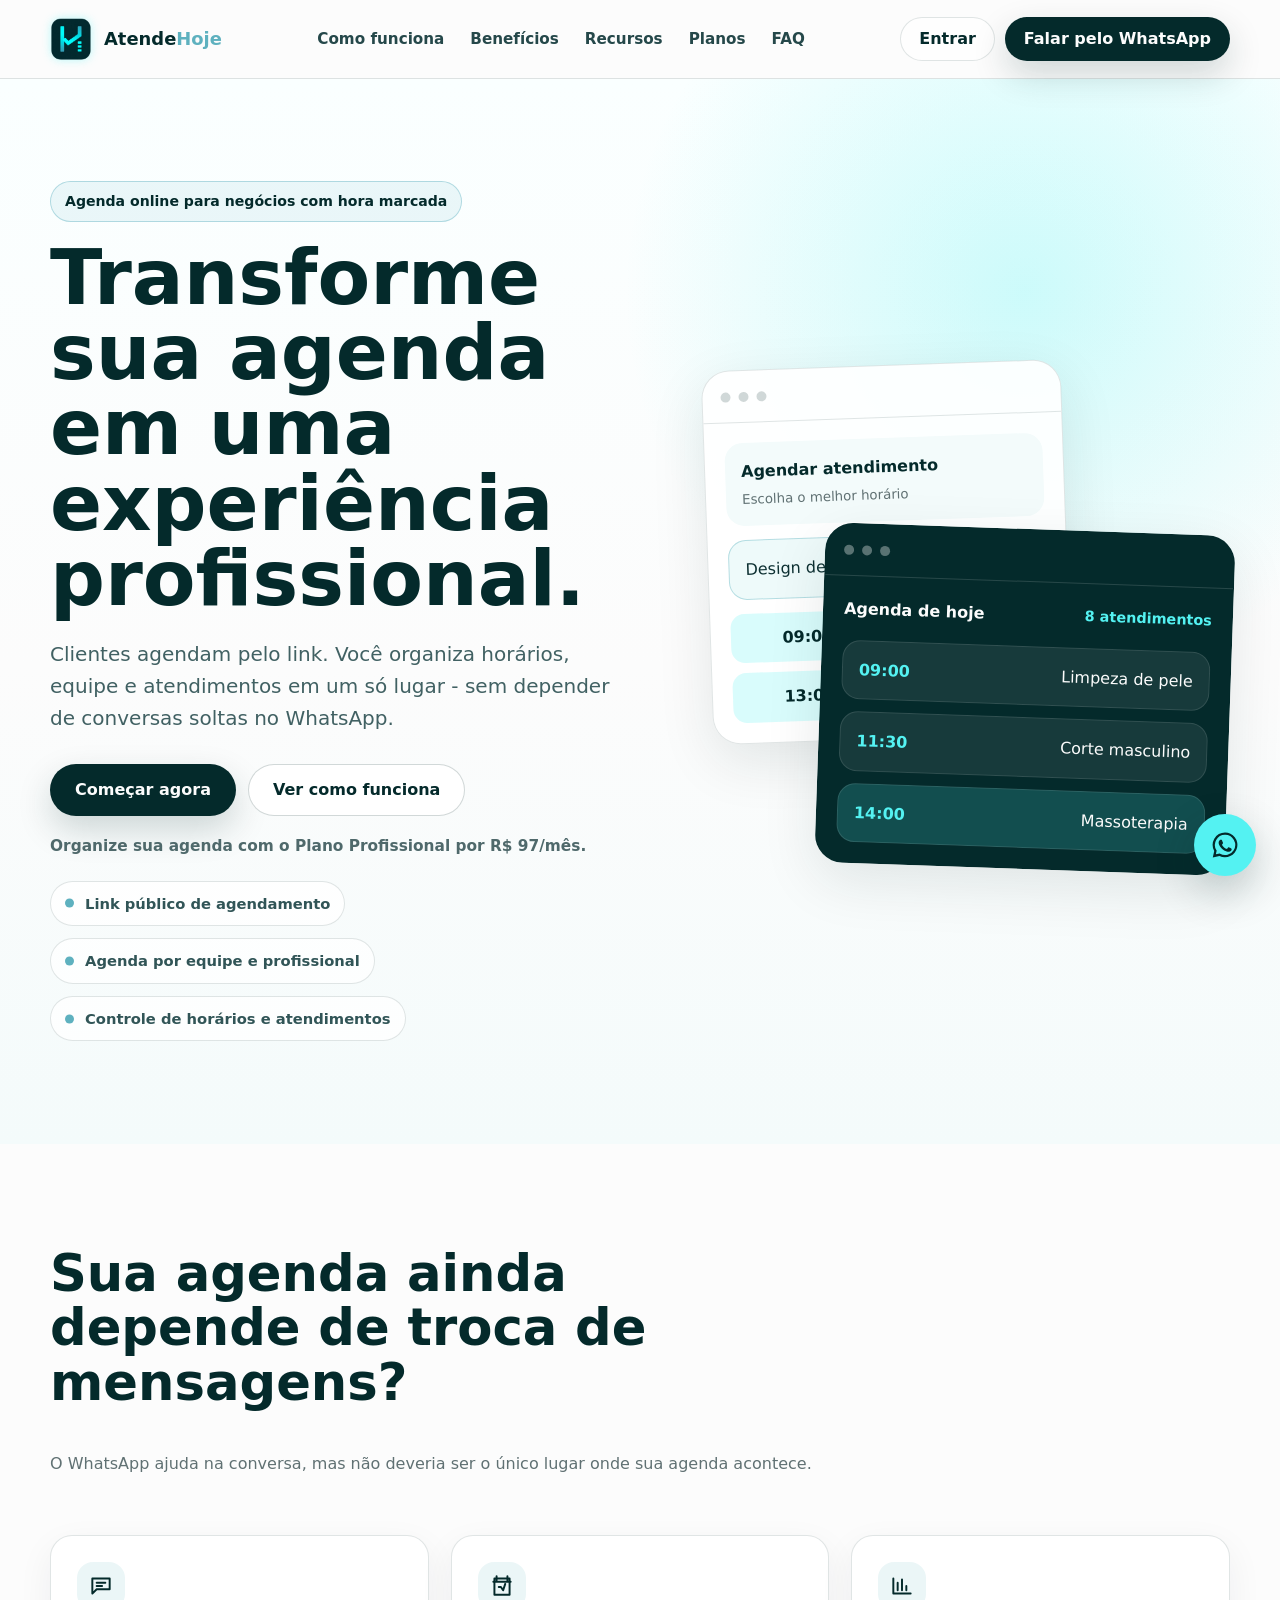
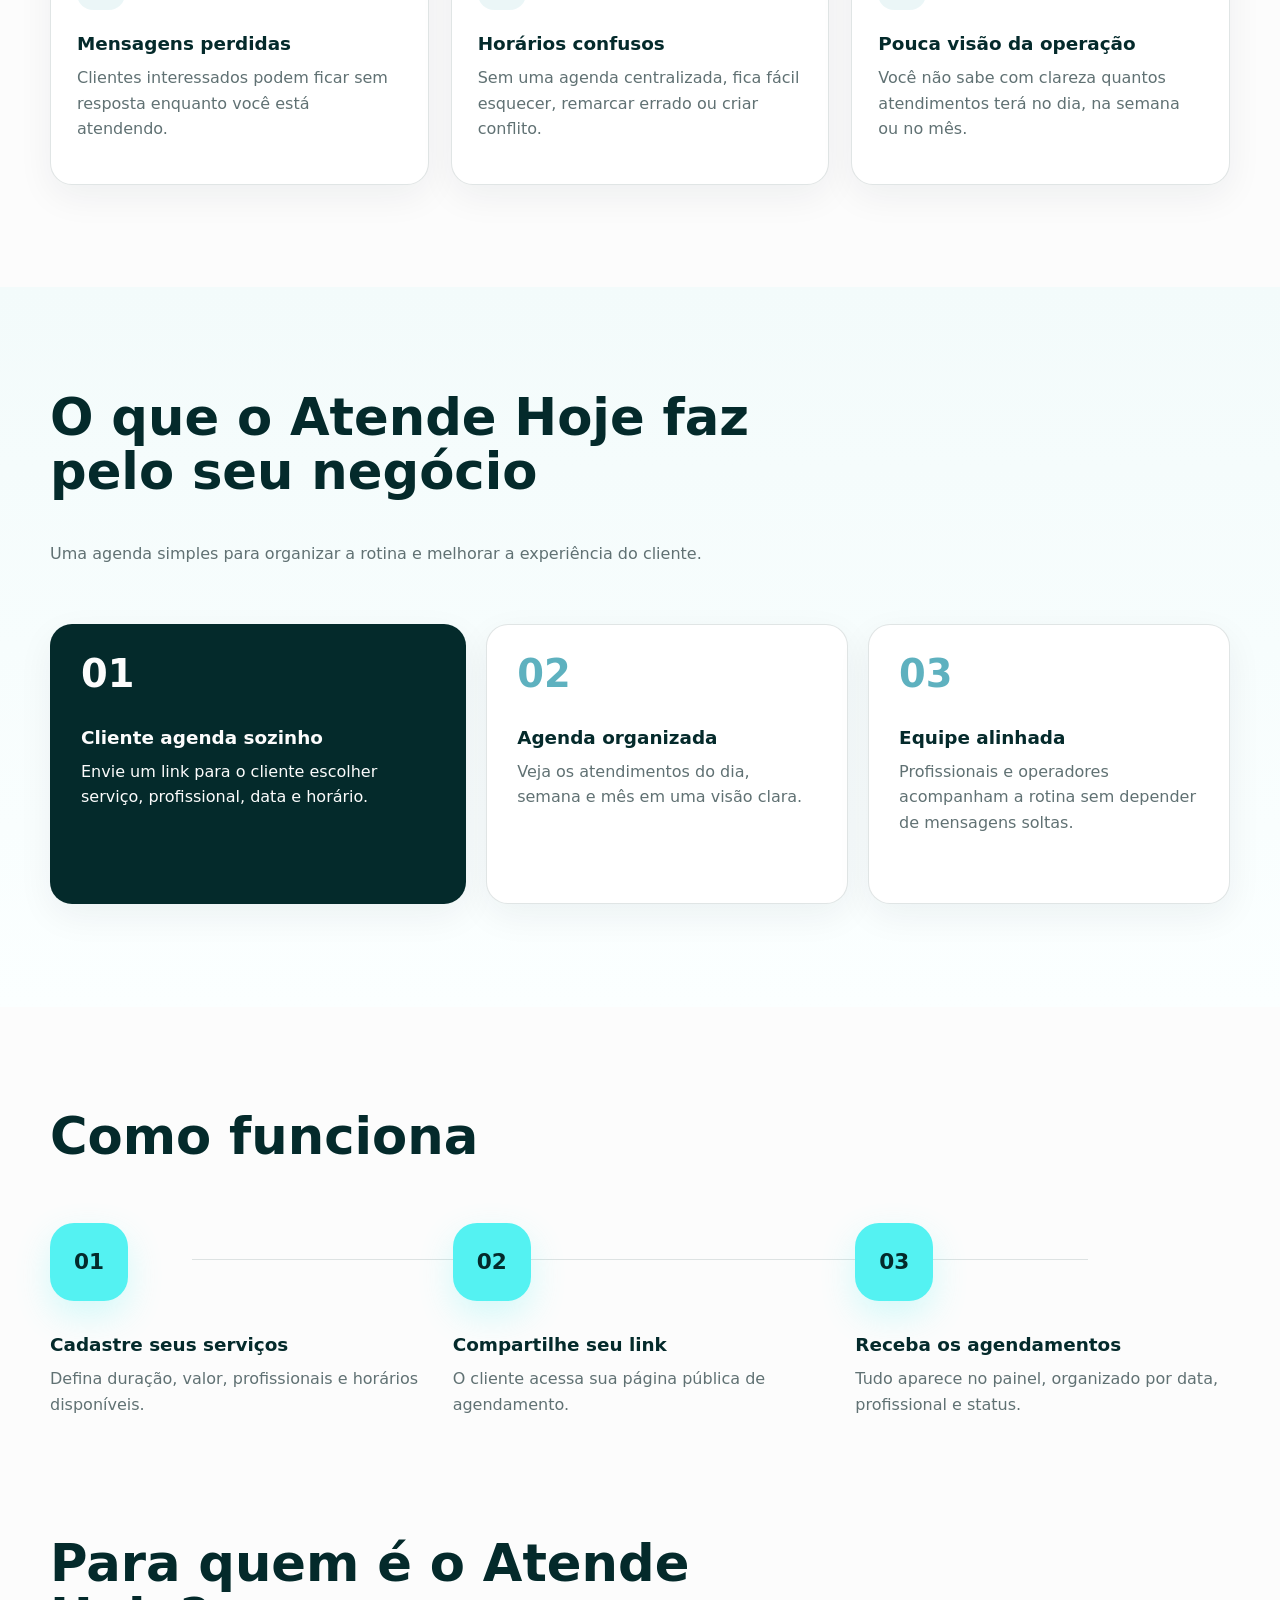
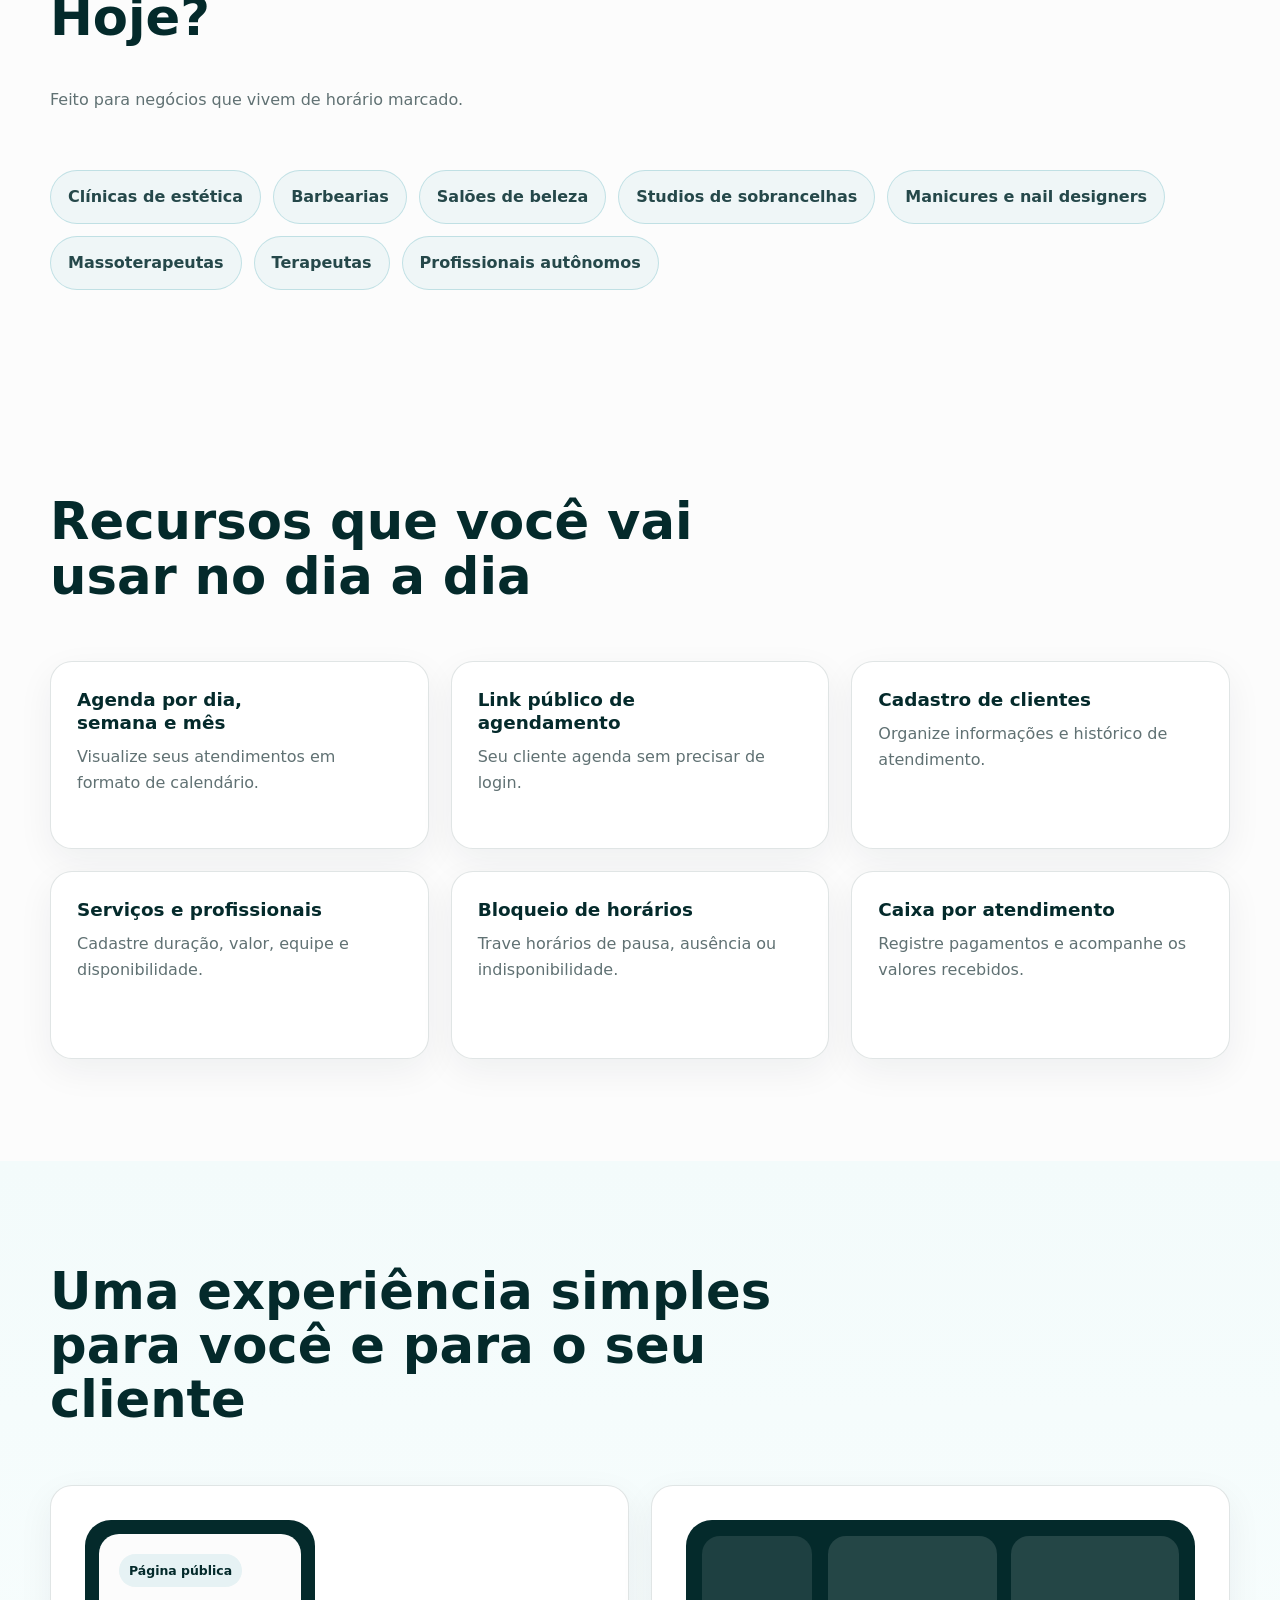
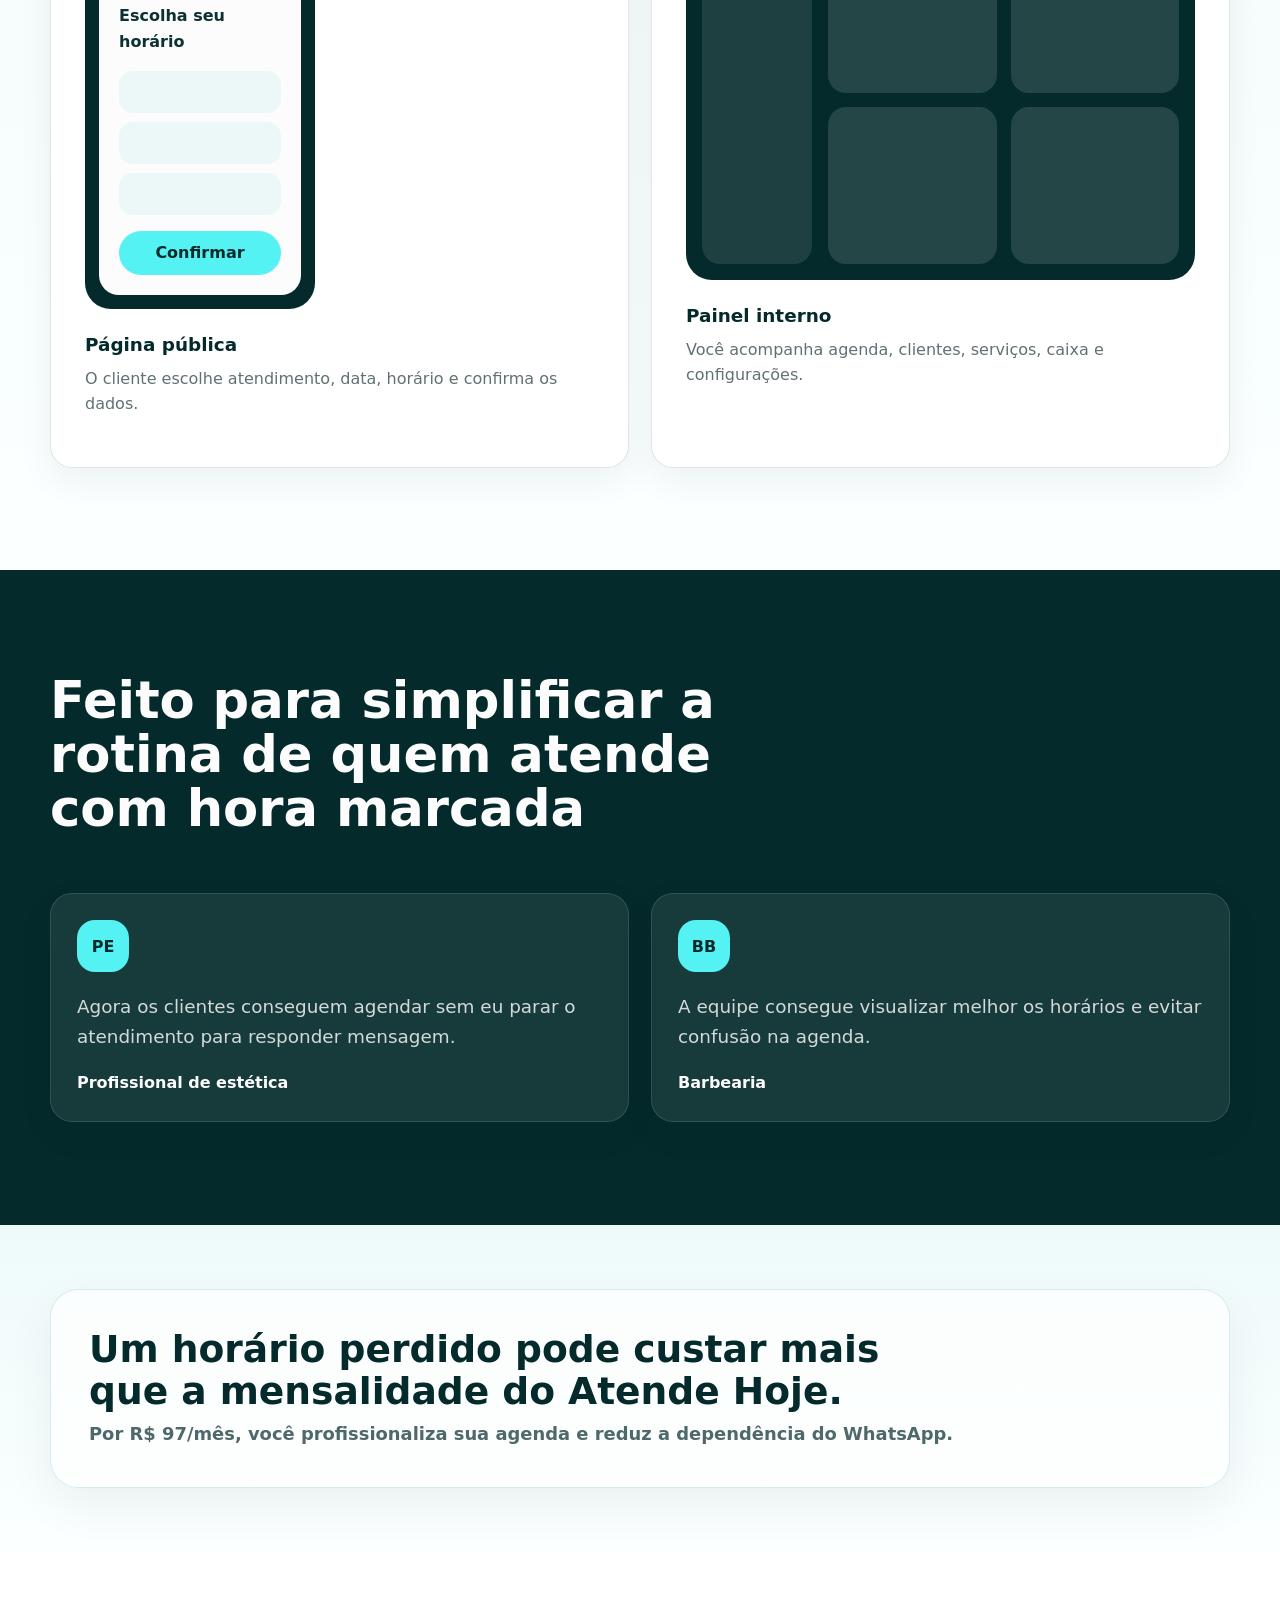
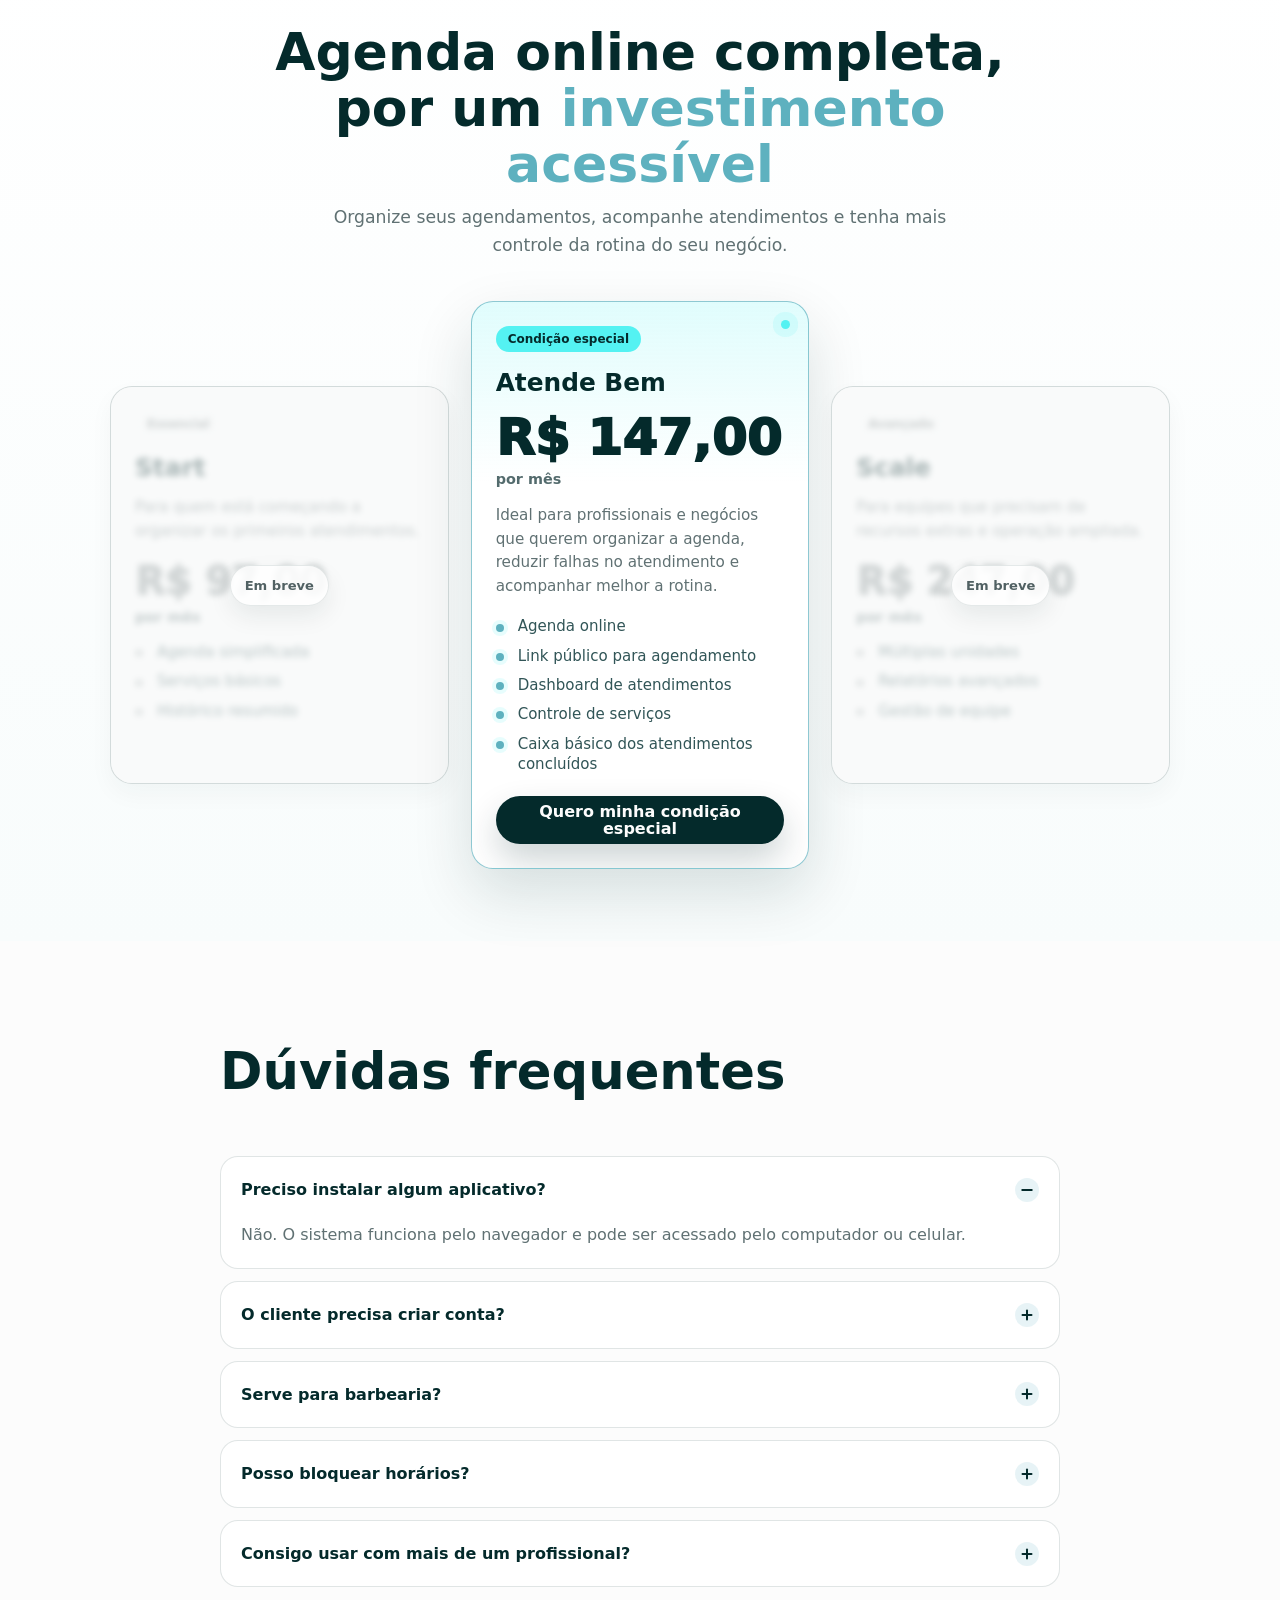
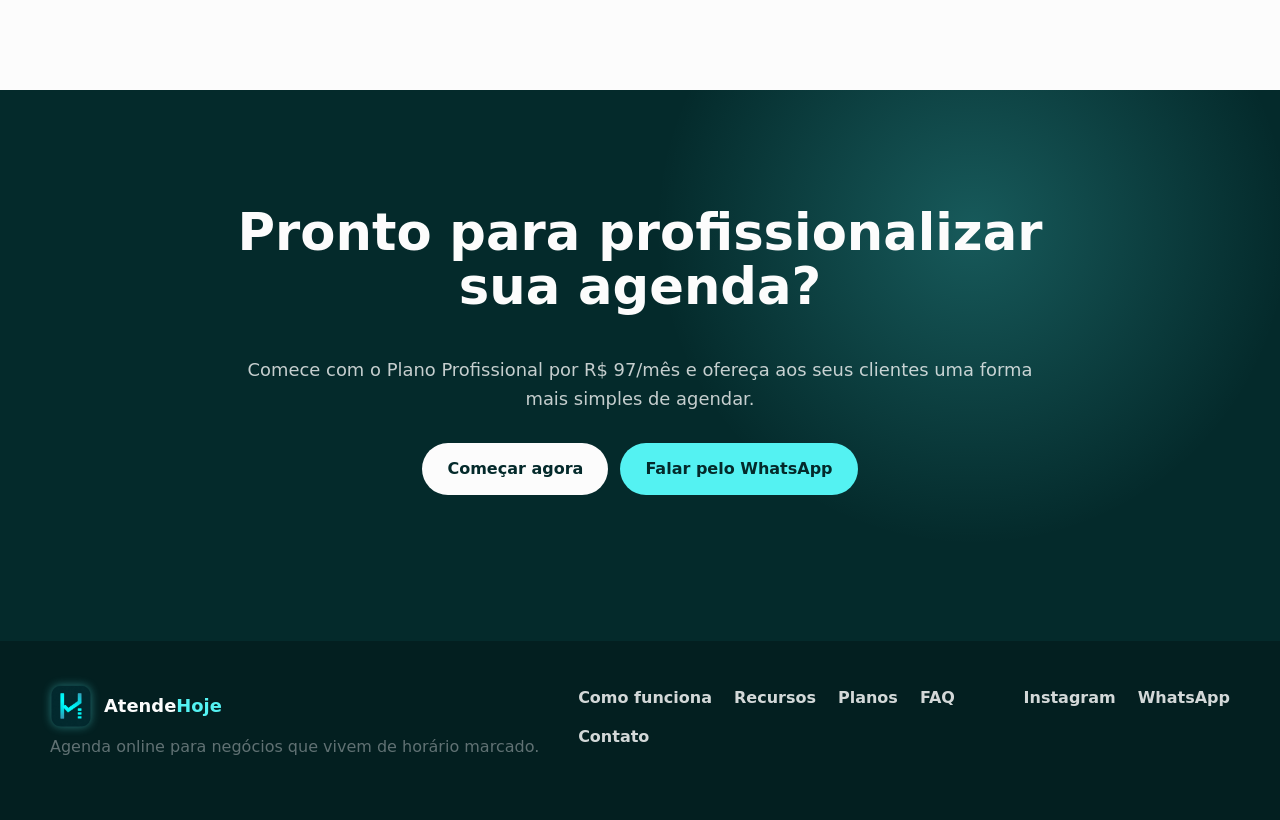
==== index.html @ a19ff95f "upgrade" ====
<!DOCTYPE html>
<html lang="pt-BR">
<head>
  <meta charset="UTF-8">
  <meta name="viewport" content="width=device-width, initial-scale=1.0">
  <title>Atende Hoje | Agenda online para negócios com hora marcada</title>
  <meta name="description" content="Sistema de agendamento online para clínicas, barbearias, salões e profissionais que atendem com hora marcada.">
  <link rel="icon" type="image/png" href="assets/logo-atende-hoje.png">
  <link rel="apple-touch-icon" href="assets/logo-atende-hoje.png">
  <link rel="stylesheet" href="landing.css">
</head>
<body>
  <header class="site-header" id="topo">
    <nav class="navbar" aria-label="Navegação principal">
      <a class="brand" href="#topo" aria-label="Atende Hoje">
        <img class="brand-mark" src="assets/logo-atende-hoje.png" alt="" aria-hidden="true">
        <span class="brand-name"><span>Atende</span><span>Hoje</span></span>
      </a>

      <button class="menu-toggle" type="button" aria-label="Abrir menu" aria-expanded="false" aria-controls="main-menu">
        <span></span>
        <span></span>
        <span></span>
      </button>

      <div class="nav-panel" id="main-menu">
        <ul class="nav-links">
          <li><a href="#como-funciona">Como funciona</a></li>
          <li><a href="#beneficios">Benefícios</a></li>
          <li><a href="#recursos">Recursos</a></li>
          <li><a href="#planos">Planos</a></li>
          <li><a href="#faq">FAQ</a></li>
        </ul>
        <div class="nav-actions">
          <a class="btn btn-ghost" href="https://atendehoje.assertare.com.br" target="_blank" rel="noopener">Entrar</a>
          <a class="btn btn-primary" href="https://wa.me/5534991054225?text=Ol%C3%A1!%20Vim%20pelo%20site%20do%20Atende%20Hoje%20e%20quero%20conhecer%20o%20Plano%20Profissional%20de%20R%24%2097%2Fm%C3%AAs.%20Pode%20me%20passar%20mais%20informa%C3%A7%C3%B5es%3F" target="_blank" rel="noopener noreferrer">Falar pelo WhatsApp</a>
        </div>
      </div>
    </nav>
  </header>

  <main>
    <section class="hero section">
      <div class="hero-inner">
        <div class="hero-copy reveal">
          <p class="eyebrow">Agenda online para negócios com hora marcada</p>
          <h1>Transforme sua agenda em uma experiência profissional.</h1>
          <p class="hero-text">Clientes agendam pelo link. Você organiza horários, equipe e atendimentos em um só lugar - sem depender de conversas soltas no WhatsApp.</p>
          <div class="hero-actions">
            <!-- TODO: substituir pelo link de checkout da Eduzz -->
            <a class="btn btn-primary btn-large" href="#">Começar agora</a>
            <a class="btn btn-outline btn-large" href="#como-funciona">Ver como funciona</a>
          </div>
          <p class="hero-price-note">Organize sua agenda com o Plano Profissional por R$ 97/mês.</p>
          <ul class="quick-proofs" aria-label="Provas rápidas">
            <li>Link público de agendamento</li>
            <li>Agenda por equipe e profissional</li>
            <li>Controle de horários e atendimentos</li>
          </ul>
        </div>

        <div class="hero-visual reveal" aria-label="Mockup do Atende Hoje">
          <div class="mockup-shell public-schedule">
            <div class="mockup-topbar">
              <span></span>
              <span></span>
              <span></span>
            </div>
            <div class="mockup-body">
              <div class="mockup-card compact">
                <strong>Agendar atendimento</strong>
                <small>Escolha o melhor horário</small>
              </div>
              <div class="service-row active">
                <span>Design de sobrancelhas</span>
                <strong>45 min</strong>
              </div>
              <div class="calendar-grid" aria-hidden="true">
                <span>09:00</span><span>10:30</span><span>13:00</span><span>15:30</span>
              </div>
            </div>
          </div>

          <div class="mockup-shell admin-agenda">
            <div class="mockup-topbar dark">
              <span></span>
              <span></span>
              <span></span>
            </div>
            <div class="mockup-body">
              <div class="agenda-header">
                <strong>Agenda de hoje</strong>
                <span>8 atendimentos</span>
              </div>
              <div class="appointment">
                <span class="time">09:00</span>
                <span>Limpeza de pele</span>
              </div>
              <div class="appointment">
                <span class="time">11:30</span>
                <span>Corte masculino</span>
              </div>
              <div class="appointment done">
                <span class="time">14:00</span>
                <span>Massoterapia</span>
              </div>
            </div>
          </div>
        </div>
      </div>
    </section>

    <section class="section" id="problema">
      <div class="container">
        <div class="section-heading reveal">
          <h2>Sua agenda ainda depende de troca de mensagens?</h2>
          <p>O WhatsApp ajuda na conversa, mas não deveria ser o único lugar onde sua agenda acontece.</p>
        </div>
        <div class="card-grid three">
          <article class="info-card reveal">
            <span class="icon-wrap" aria-hidden="true"><svg viewBox="0 0 24 24"><path d="M4 5h16v10H8l-4 4V5z"></path><path d="M8 9h8M8 12h5"></path></svg></span>
            <h3>Mensagens perdidas</h3>
            <p>Clientes interessados podem ficar sem resposta enquanto você está atendendo.</p>
          </article>
          <article class="info-card reveal">
            <span class="icon-wrap" aria-hidden="true"><svg viewBox="0 0 24 24"><path d="M7 3v4M17 3v4M4 8h16M5 5h14v15H5z"></path><path d="M9 13h2l2 3 2-6"></path></svg></span>
            <h3>Horários confusos</h3>
            <p>Sem uma agenda centralizada, fica fácil esquecer, remarcar errado ou criar conflito.</p>
          </article>
          <article class="info-card reveal">
            <span class="icon-wrap" aria-hidden="true"><svg viewBox="0 0 24 24"><path d="M4 19V5M4 19h16"></path><path d="M8 16V9M12 16V6M16 16v-4"></path></svg></span>
            <h3>Pouca visão da operação</h3>
            <p>Você não sabe com clareza quantos atendimentos terá no dia, na semana ou no mês.</p>
          </article>
        </div>
      </div>
    </section>

    <section class="section tinted" id="beneficios">
      <div class="container">
        <div class="section-heading reveal">
          <h2>O que o Atende Hoje faz pelo seu negócio</h2>
          <p>Uma agenda simples para organizar a rotina e melhorar a experiência do cliente.</p>
        </div>
        <div class="benefit-layout">
          <article class="benefit-card reveal">
            <span>01</span>
            <h3>Cliente agenda sozinho</h3>
            <p>Envie um link para o cliente escolher serviço, profissional, data e horário.</p>
          </article>
          <article class="benefit-card reveal">
            <span>02</span>
            <h3>Agenda organizada</h3>
            <p>Veja os atendimentos do dia, semana e mês em uma visão clara.</p>
          </article>
          <article class="benefit-card reveal">
            <span>03</span>
            <h3>Equipe alinhada</h3>
            <p>Profissionais e operadores acompanham a rotina sem depender de mensagens soltas.</p>
          </article>
        </div>
      </div>
    </section>

    <section class="section" id="como-funciona">
      <div class="container">
        <div class="section-heading reveal">
          <h2>Como funciona</h2>
        </div>
        <div class="timeline">
          <article class="step reveal">
            <span>01</span>
            <h3>Cadastre seus serviços</h3>
            <p>Defina duração, valor, profissionais e horários disponíveis.</p>
          </article>
          <article class="step reveal">
            <span>02</span>
            <h3>Compartilhe seu link</h3>
            <p>O cliente acessa sua página pública de agendamento.</p>
          </article>
          <article class="step reveal">
            <span>03</span>
            <h3>Receba os agendamentos</h3>
            <p>Tudo aparece no painel, organizado por data, profissional e status.</p>
          </article>
        </div>
      </div>
    </section>

    <section class="section audience">
      <div class="container">
        <div class="section-heading reveal">
          <h2>Para quem é o Atende Hoje?</h2>
          <p>Feito para negócios que vivem de horário marcado.</p>
        </div>
        <div class="chip-grid reveal">
          <span>Clínicas de estética</span>
          <span>Barbearias</span>
          <span>Salões de beleza</span>
          <span>Studios de sobrancelhas</span>
          <span>Manicures e nail designers</span>
          <span>Massoterapeutas</span>
          <span>Terapeutas</span>
          <span>Profissionais autônomos</span>
        </div>
      </div>
    </section>

    <section class="section" id="recursos">
      <div class="container">
        <div class="section-heading reveal">
          <h2>Recursos que você vai usar no dia a dia</h2>
        </div>
        <div class="feature-grid">
          <article class="feature-card reveal"><h3>Agenda por dia, semana e mês</h3><p>Visualize seus atendimentos em formato de calendário.</p></article>
          <article class="feature-card reveal"><h3>Link público de agendamento</h3><p>Seu cliente agenda sem precisar de login.</p></article>
          <article class="feature-card reveal"><h3>Cadastro de clientes</h3><p>Organize informações e histórico de atendimento.</p></article>
          <article class="feature-card reveal"><h3>Serviços e profissionais</h3><p>Cadastre duração, valor, equipe e disponibilidade.</p></article>
          <article class="feature-card reveal"><h3>Bloqueio de horários</h3><p>Trave horários de pausa, ausência ou indisponibilidade.</p></article>
          <article class="feature-card reveal"><h3>Caixa por atendimento</h3><p>Registre pagamentos e acompanhe os valores recebidos.</p></article>
        </div>
      </div>
    </section>

    <section class="section tinted">
      <div class="container">
        <div class="section-heading reveal">
          <h2>Uma experiência simples para você e para o seu cliente</h2>
        </div>
        <div class="demo-grid">
          <article class="demo-panel reveal">
            <div class="phone-mockup">
              <div class="phone-screen">
                <span class="pill">Página pública</span>
                <strong>Escolha seu horário</strong>
                <div class="mini-list"><span></span><span></span><span></span></div>
                <button type="button">Confirmar</button>
              </div>
            </div>
            <h3>Página pública</h3>
            <p>O cliente escolhe atendimento, data, horário e confirma os dados.</p>
          </article>
          <article class="demo-panel reveal">
            <div class="desktop-mockup">
              <div class="desktop-sidebar"></div>
              <div class="desktop-content">
                <span></span><span></span><span></span><span></span>
              </div>
            </div>
            <h3>Painel interno</h3>
            <p>Você acompanha agenda, clientes, serviços, caixa e configurações.</p>
          </article>
        </div>
      </div>
    </section>

    <section class="section social-proof">
      <div class="container">
        <div class="section-heading reveal">
          <h2>Feito para simplificar a rotina de quem atende com hora marcada</h2>
        </div>
        <div class="testimonial-grid">
          <article class="testimonial reveal">
            <div class="avatar">PE</div>
            <p>Agora os clientes conseguem agendar sem eu parar o atendimento para responder mensagem.</p>
            <strong>Profissional de estética</strong>
          </article>
          <article class="testimonial reveal">
            <div class="avatar">BB</div>
            <p>A equipe consegue visualizar melhor os horários e evitar confusão na agenda.</p>
            <strong>Barbearia</strong>
          </article>
        </div>
      </div>
    </section>

    <section class="section value-anchor">
      <div class="container reveal">
        <p>Um horário perdido pode custar mais que a mensalidade do Atende Hoje.</p>
        <span>Por R$ 97/mês, você profissionaliza sua agenda e reduz a dependência do WhatsApp.</span>
      </div>
    </section>

    <section class="pricing-section" id="planos">
      <div class="container">
        <div class="pricing-header reveal">
          <h2 class="pricing-title">Agenda online completa, por um <span>investimento acessível</span></h2>
          <p class="pricing-subtitle">Organize seus agendamentos, acompanhe atendimentos e tenha mais controle da rotina do seu negócio.</p>
        </div>
        <div class="pricing-grid">
          <article class="pricing-card pricing-card--disabled reveal" aria-label="Plano em breve">
            <div class="pricing-card-content">
              <span class="pricing-badge muted">Essencial</span>
              <h3>Start</h3>
              <p>Para quem está começando a organizar os primeiros atendimentos.</p>
              <strong class="pricing-price">R$ 97,00<span>por mês</span></strong>
              <ul>
                <li>Agenda simplificada</li>
                <li>Serviços básicos</li>
                <li>Histórico resumido</li>
              </ul>
            </div>
            <div class="pricing-overlay"><span>Em breve</span></div>
          </article>

          <article class="pricing-card pricing-card--featured reveal">
            <span class="pricing-badge">Condição especial</span>
            <h3>Atende Bem</h3>
            <div class="pricing-price">R$ 147,00<span>por mês</span></div>
            <p>Ideal para profissionais e negócios que querem organizar a agenda, reduzir falhas no atendimento e acompanhar melhor a rotina.</p>
            <ul>
              <li>Agenda online</li>
              <li>Link público para agendamento</li>
              <li>Dashboard de atendimentos</li>
              <li>Controle de serviços</li>
              <li>Caixa básico dos atendimentos concluídos</li>
            </ul>
            <a class="pricing-button" href="https://wa.me/5534991054225?text=Olá!%20Tenho%20interesse%20no%20Atende%20Bem%20por%20R%24%20147%2C00%20e%20quero%20saber%20mais%20sobre%20a%20condição%20de%20desconto%20para%20novos%20clientes." target="_blank" rel="noopener noreferrer">Quero minha condição especial</a>
          </article>

          <article class="pricing-card pricing-card--disabled reveal" aria-label="Plano em breve">
            <div class="pricing-card-content">
              <span class="pricing-badge muted">Avançado</span>
              <h3>Scale</h3>
              <p>Para equipes que precisam de recursos extras e operação ampliada.</p>
              <strong class="pricing-price">R$ 247,00<span>por mês</span></strong>
              <ul>
                <li>Múltiplas unidades</li>
                <li>Relatórios avançados</li>
                <li>Gestão de equipe</li>
              </ul>
            </div>
            <div class="pricing-overlay"><span>Em breve</span></div>
          </article>
        </div>
      </div>
    </section>

    <section class="section faq-section" id="faq">
      <div class="container narrow">
        <div class="section-heading reveal">
          <h2>Dúvidas frequentes</h2>
        </div>
        <div class="faq-list">
          <article class="faq-item reveal open">
            <button type="button" aria-expanded="true">Preciso instalar algum aplicativo?<span></span></button>
            <div class="faq-content"><p>Não. O sistema funciona pelo navegador e pode ser acessado pelo computador ou celular.</p></div>
          </article>
          <article class="faq-item reveal">
            <button type="button" aria-expanded="false">O cliente precisa criar conta?<span></span></button>
            <div class="faq-content"><p>Não. O cliente agenda pelo link público, sem login.</p></div>
          </article>
          <article class="faq-item reveal">
            <button type="button" aria-expanded="false">Serve para barbearia?<span></span></button>
            <div class="faq-content"><p>Sim. O Atende Hoje funciona para qualquer negócio que atende com horário marcado.</p></div>
          </article>
          <article class="faq-item reveal">
            <button type="button" aria-expanded="false">Posso bloquear horários?<span></span></button>
            <div class="faq-content"><p>Sim. Você pode bloquear horários de pausa, ausência ou indisponibilidade.</p></div>
          </article>
          <article class="faq-item reveal">
            <button type="button" aria-expanded="false">Consigo usar com mais de um profissional?<span></span></button>
            <div class="faq-content"><p>Sim. O sistema permite cadastro de profissionais e organização por agenda.</p></div>
          </article>
        </div>
      </div>
    </section>

    <section class="final-cta" id="contato">
      <div class="container reveal">
        <h2>Pronto para profissionalizar sua agenda?</h2>
        <p>Comece com o Plano Profissional por R$ 97/mês e ofereça aos seus clientes uma forma mais simples de agendar.</p>
        <div class="hero-actions">
          <!-- TODO: substituir pelo link de checkout da Eduzz -->
          <a class="btn btn-light btn-large" href="#">Começar agora</a>
          <a class="btn btn-neon btn-large" href="https://wa.me/5534991054225?text=Ol%C3%A1!%20Vim%20pelo%20site%20do%20Atende%20Hoje%20e%20quero%20conhecer%20o%20Plano%20Profissional%20de%20R%24%2097%2Fm%C3%AAs.%20Pode%20me%20passar%20mais%20informa%C3%A7%C3%B5es%3F" target="_blank" rel="noopener noreferrer">Falar pelo WhatsApp</a>
        </div>
      </div>
    </section>
  </main>

  <footer class="site-footer">
    <div class="container footer-grid">
      <div>
        <a class="brand footer-brand" href="#topo">
          <img class="brand-mark" src="assets/logo-atende-hoje.png" alt="" aria-hidden="true">
          <span class="brand-name"><span>Atende</span><span>Hoje</span></span>
        </a>
        <p>Agenda online para negócios que vivem de horário marcado.</p>
      </div>
      <nav aria-label="Links do rodapé">
        <a href="#como-funciona">Como funciona</a>
        <a href="#recursos">Recursos</a>
        <a href="#planos">Planos</a>
        <a href="#faq">FAQ</a>
        <a href="#contato">Contato</a>
      </nav>
      <div class="social-links">
        <a href="#contato">Instagram</a>
        <a href="https://wa.me/5534991054225?text=Ol%C3%A1!%20Vim%20pelo%20site%20do%20Atende%20Hoje%20e%20quero%20conhecer%20o%20Plano%20Profissional%20de%20R%24%2097%2Fm%C3%AAs.%20Pode%20me%20passar%20mais%20informa%C3%A7%C3%B5es%3F" target="_blank" rel="noopener noreferrer">WhatsApp</a>
      </div>
    </div>
  </footer>

  <a class="whatsapp-float" href="https://wa.me/5534991054225?text=Ol%C3%A1!%20Vim%20pelo%20site%20do%20Atende%20Hoje%20e%20quero%20conhecer%20o%20Plano%20Profissional%20de%20R%24%2097%2Fm%C3%AAs.%20Pode%20me%20passar%20mais%20informa%C3%A7%C3%B5es%3F" target="_blank" rel="noopener noreferrer" aria-label="Falar pelo WhatsApp">
    <svg viewBox="0 0 32 32" aria-hidden="true">
      <path d="M16.02 4.2A11.68 11.68 0 0 0 5.86 21.65L4.5 27.8l6.28-1.47A11.68 11.68 0 1 0 16.02 4.2Zm0 2.14a9.54 9.54 0 0 1 8.16 14.5 9.54 9.54 0 0 1-12.82 3.35l-.38-.23-3.58.84.78-3.51-.25-.4A9.54 9.54 0 0 1 16.02 6.34Zm-4.16 4.77c-.2 0-.52.07-.8.38-.27.31-1.05 1.02-1.05 2.5 0 1.47 1.08 2.9 1.23 3.1.15.2 2.1 3.34 5.18 4.55 2.56 1 3.08.8 3.63.75.55-.05 1.78-.73 2.03-1.43.25-.7.25-1.3.18-1.43-.08-.13-.28-.2-.58-.35-.3-.15-1.78-.88-2.05-.98-.28-.1-.48-.15-.68.15-.2.3-.78.98-.95 1.18-.18.2-.35.23-.65.08-.3-.15-1.27-.47-2.42-1.5-.9-.8-1.5-1.78-1.68-2.08-.17-.3-.02-.46.13-.61.13-.13.3-.35.45-.53.15-.18.2-.3.3-.5.1-.2.05-.38-.03-.53-.07-.15-.68-1.64-.93-2.25-.24-.58-.5-.5-.68-.51h-.58Z"></path>
    </svg>
  </a>

  <script src="landing.js"></script>
</body>
</html>
---- landing.css ----
:root {
  --evergreen: #042A2B;
  --pacific: #5EB1BF;
  --neon: #54F2F2;
  --white: #FCFCFC;
  --ink: #0d3032;
  --muted: #607173;
  --line: rgba(4, 42, 43, 0.12);
  --surface: #ffffff;
  --soft: #f3fbfb;
  --shadow: 0 18px 55px rgba(4, 42, 43, 0.10);
  --radius: 22px;
  --header-height: 78px;
}

* {
  box-sizing: border-box;
}

html {
  scroll-behavior: smooth;
  scroll-padding-top: calc(var(--header-height) + 20px);
}

body {
  margin: 0;
  font-family: Inter, ui-sans-serif, system-ui, -apple-system, BlinkMacSystemFont, "Segoe UI", sans-serif;
  color: var(--ink);
  background: var(--white);
  line-height: 1.6;
}

body.menu-open {
  overflow: hidden;
}

a {
  color: inherit;
  text-decoration: none;
}

button,
input {
  font: inherit;
}

.site-header {
  position: sticky;
  top: 0;
  z-index: 20;
  background: rgba(252, 252, 252, 0.88);
  border-bottom: 1px solid var(--line);
  backdrop-filter: blur(18px);
}

.navbar {
  width: min(1180px, calc(100% - 40px));
  min-height: var(--header-height);
  margin: 0 auto;
  display: flex;
  align-items: center;
  justify-content: space-between;
  gap: 24px;
}

.brand {
  display: inline-flex;
  align-items: center;
  gap: 12px;
  font-weight: 900;
  color: var(--evergreen);
  letter-spacing: 0;
  white-space: nowrap;
}

.brand-mark {
  width: 42px;
  height: 42px;
  flex: 0 0 42px;
  display: block;
  border-radius: 11px;
  object-fit: cover;
  filter: drop-shadow(0 0 5px rgba(84, 242, 242, 0.42));
}

.brand-name {
  display: inline-flex;
  align-items: baseline;
  gap: 0;
  font-size: 1.12rem;
  line-height: 1;
}

.brand-name span:first-child {
  color: var(--evergreen);
}

.brand-name span:last-child {
  color: var(--pacific);
}

.nav-panel,
.nav-links,
.nav-actions {
  display: flex;
  align-items: center;
}

.nav-panel {
  flex: 1;
  justify-content: space-between;
  gap: 24px;
}

.nav-links {
  list-style: none;
  margin: 0 auto;
  padding: 0;
  gap: 26px;
  color: #25484a;
  font-size: 0.95rem;
  font-weight: 650;
}

.nav-links a {
  transition: color 180ms ease;
}

.nav-links a:hover {
  color: var(--pacific);
}

.nav-actions {
  gap: 10px;
}

.btn {
  display: inline-flex;
  align-items: center;
  justify-content: center;
  min-height: 44px;
  padding: 0 18px;
  border: 1px solid transparent;
  border-radius: 999px;
  font-weight: 800;
  line-height: 1;
  cursor: pointer;
  transition: transform 180ms ease, box-shadow 180ms ease, border-color 180ms ease, background 180ms ease;
}

.btn:hover {
  transform: translateY(-2px);
}

.btn-primary {
  color: var(--white);
  background: var(--evergreen);
  box-shadow: 0 14px 34px rgba(4, 42, 43, 0.18);
}

.btn-primary:hover {
  box-shadow: 0 18px 40px rgba(4, 42, 43, 0.24);
}

.btn-ghost {
  color: var(--evergreen);
  border-color: var(--line);
  background: rgba(255, 255, 255, 0.64);
}

.btn-outline {
  color: var(--evergreen);
  border-color: rgba(4, 42, 43, 0.18);
  background: var(--surface);
}

.btn-light {
  color: var(--evergreen);
  background: var(--white);
}

.btn-neon {
  color: var(--evergreen);
  background: var(--neon);
}

.btn-large {
  min-height: 52px;
  padding: 0 24px;
}

.menu-toggle {
  display: none;
  width: 44px;
  height: 44px;
  padding: 0;
  border: 1px solid var(--line);
  border-radius: 14px;
  background: var(--surface);
}

.menu-toggle span {
  display: block;
  width: 18px;
  height: 2px;
  margin: 4px auto;
  border-radius: 999px;
  background: var(--evergreen);
  transition: transform 180ms ease, opacity 180ms ease;
}

.menu-open .menu-toggle span:nth-child(1) {
  transform: translateY(6px) rotate(45deg);
}

.menu-open .menu-toggle span:nth-child(2) {
  opacity: 0;
}

.menu-open .menu-toggle span:nth-child(3) {
  transform: translateY(-6px) rotate(-45deg);
}

.section {
  padding: clamp(72px, 8vw, 116px) 0;
}

.container,
.hero-inner {
  width: min(1180px, calc(100% - 40px));
  margin: 0 auto;
}

.narrow {
  width: min(840px, calc(100% - 40px));
}

.hero {
  min-height: calc(100svh - var(--header-height));
  display: grid;
  align-items: center;
  overflow: hidden;
  background:
    radial-gradient(circle at 80% 20%, rgba(84, 242, 242, 0.28), transparent 30%),
    linear-gradient(180deg, #faffff 0%, var(--white) 55%, #f4fbfb 100%);
}

.hero-inner {
  display: grid;
  grid-template-columns: minmax(0, 1fr) minmax(340px, 0.9fr);
  gap: clamp(36px, 6vw, 80px);
  align-items: center;
}

.eyebrow {
  display: inline-flex;
  width: fit-content;
  margin: 0 0 18px;
  padding: 8px 14px;
  border: 1px solid rgba(94, 177, 191, 0.42);
  border-radius: 999px;
  color: var(--evergreen);
  background: rgba(94, 177, 191, 0.10);
  font-size: 0.88rem;
  font-weight: 800;
}

h1,
h2,
h3,
p {
  margin-top: 0;
}

h1 {
  max-width: 760px;
  margin-bottom: 22px;
  color: var(--evergreen);
  font-size: clamp(2.55rem, 6vw, 5.4rem);
  line-height: 0.98;
  letter-spacing: 0;
}

h2 {
  color: var(--evergreen);
  font-size: clamp(2rem, 4vw, 3.4rem);
  line-height: 1.06;
  letter-spacing: 0;
}

h3 {
  margin-bottom: 10px;
  color: var(--evergreen);
  font-size: 1.15rem;
  line-height: 1.25;
}

.hero-text {
  max-width: 650px;
  color: #416163;
  font-size: clamp(1.05rem, 2vw, 1.25rem);
}

.hero-actions {
  display: flex;
  flex-wrap: wrap;
  gap: 12px;
  margin: 30px 0;
}

.hero-price-note {
  margin: -12px 0 22px;
  color: #4f696b;
  font-size: 0.96rem;
  font-weight: 750;
}

.quick-proofs {
  display: flex;
  flex-wrap: wrap;
  gap: 12px;
  margin: 0;
  padding: 0;
  list-style: none;
}

.quick-proofs li {
  position: relative;
  padding: 10px 14px 10px 34px;
  border: 1px solid var(--line);
  border-radius: 999px;
  color: #315557;
  background: rgba(255, 255, 255, 0.76);
  font-size: 0.92rem;
  font-weight: 700;
}

.quick-proofs li::before {
  content: "";
  position: absolute;
  left: 14px;
  top: 50%;
  width: 9px;
  height: 9px;
  border-radius: 50%;
  background: var(--pacific);
  transform: translateY(-50%);
}

.hero-visual {
  position: relative;
  min-height: 560px;
}

.mockup-shell {
  position: absolute;
  border: 1px solid rgba(4, 42, 43, 0.12);
  border-radius: 28px;
  overflow: hidden;
  background: rgba(255, 255, 255, 0.9);
  box-shadow: var(--shadow);
}

.public-schedule {
  width: min(360px, 76vw);
  top: 34px;
  left: 0;
  transform: rotate(-2deg);
}

.admin-agenda {
  width: min(410px, 82vw);
  right: 0;
  bottom: 22px;
  background: var(--evergreen);
  color: var(--white);
  transform: rotate(2deg);
}

.mockup-topbar {
  height: 52px;
  display: flex;
  align-items: center;
  gap: 8px;
  padding: 0 18px;
  border-bottom: 1px solid var(--line);
}

.mockup-topbar span {
  width: 10px;
  height: 10px;
  border-radius: 50%;
  background: rgba(4, 42, 43, 0.18);
}

.mockup-topbar.dark {
  border-color: rgba(252, 252, 252, 0.14);
}

.mockup-topbar.dark span {
  background: rgba(252, 252, 252, 0.34);
}

.mockup-body {
  padding: 20px;
}

.mockup-card,
.service-row,
.appointment {
  border-radius: 18px;
  padding: 16px;
}

.mockup-card {
  display: grid;
  gap: 4px;
  margin-bottom: 14px;
  color: var(--evergreen);
  background: var(--soft);
}

.mockup-card small {
  color: var(--muted);
}

.service-row,
.appointment,
.agenda-header {
  display: flex;
  justify-content: space-between;
  gap: 16px;
  align-items: center;
}

.service-row {
  margin-bottom: 14px;
  background: #eefafa;
}

.service-row.active {
  border: 1px solid rgba(94, 177, 191, 0.40);
}

.calendar-grid {
  display: grid;
  grid-template-columns: repeat(2, 1fr);
  gap: 10px;
}

.calendar-grid span {
  padding: 12px;
  border-radius: 14px;
  text-align: center;
  color: var(--evergreen);
  background: rgba(84, 242, 242, 0.22);
  font-weight: 800;
}

.agenda-header {
  margin-bottom: 18px;
}

.agenda-header span {
  color: var(--neon);
  font-size: 0.9rem;
  font-weight: 800;
}

.appointment {
  margin-top: 12px;
  background: rgba(252, 252, 252, 0.08);
  border: 1px solid rgba(252, 252, 252, 0.11);
}

.appointment.done {
  background: rgba(84, 242, 242, 0.18);
}

.time {
  color: var(--neon);
  font-weight: 900;
}

.section-heading {
  max-width: 780px;
  margin-bottom: clamp(34px, 5vw, 58px);
}

.section-heading.center {
  margin-left: auto;
  margin-right: auto;
  text-align: center;
}

.section-heading p,
.info-card p,
.benefit-card p,
.step p,
.feature-card p,
.demo-panel p,
.price-card p,
.testimonial p,
.site-footer p,
.final-cta p {
  color: var(--muted);
}

.tinted {
  background: linear-gradient(180deg, #f3fbfb, #fbffff);
}

.card-grid,
.feature-grid,
.testimonial-grid,
.pricing-grid,
.demo-grid {
  display: grid;
  gap: 22px;
}

.three {
  grid-template-columns: repeat(3, 1fr);
}

.info-card,
.benefit-card,
.feature-card,
.demo-panel,
.testimonial,
.price-card {
  border: 1px solid var(--line);
  border-radius: var(--radius);
  background: var(--surface);
  box-shadow: 0 12px 36px rgba(4, 42, 43, 0.06);
}

.info-card,
.feature-card,
.testimonial,
.price-card {
  padding: 26px;
}

.icon-wrap {
  display: inline-grid;
  width: 48px;
  height: 48px;
  margin-bottom: 22px;
  place-items: center;
  border-radius: 16px;
  background: rgba(94, 177, 191, 0.12);
}

.icon-wrap svg {
  width: 26px;
  height: 26px;
  fill: none;
  stroke: var(--evergreen);
  stroke-width: 1.8;
  stroke-linecap: round;
  stroke-linejoin: round;
}

.benefit-layout {
  display: grid;
  grid-template-columns: 1.15fr 1fr 1fr;
  gap: 20px;
}

.benefit-card {
  min-height: 280px;
  padding: 30px;
}

.benefit-card:first-child {
  background: var(--evergreen);
}

.benefit-card:first-child h3,
.benefit-card:first-child p,
.benefit-card:first-child span {
  color: var(--white);
}

.benefit-card span,
.step span {
  display: inline-flex;
  margin-bottom: 32px;
  color: var(--pacific);
  font-size: 2.4rem;
  font-weight: 900;
  line-height: 1;
}

.timeline {
  position: relative;
  display: grid;
  grid-template-columns: repeat(3, 1fr);
  gap: 28px;
}

.timeline::before {
  content: "";
  position: absolute;
  top: 38px;
  left: 12%;
  right: 12%;
  height: 1px;
  background: var(--line);
}

.step {
  position: relative;
  padding-top: 2px;
}

.step span {
  width: 78px;
  height: 78px;
  align-items: center;
  justify-content: center;
  border-radius: 24px;
  color: var(--evergreen);
  background: var(--neon);
  box-shadow: 0 14px 34px rgba(84, 242, 242, 0.24);
  font-size: 1.35rem;
}

.audience {
  padding-top: 0;
}

.chip-grid {
  display: flex;
  flex-wrap: wrap;
  gap: 12px;
}

.chip-grid span {
  padding: 13px 17px;
  border: 1px solid rgba(94, 177, 191, 0.32);
  border-radius: 999px;
  background: rgba(94, 177, 191, 0.08);
  color: #25484a;
  font-weight: 760;
}

.feature-grid {
  grid-template-columns: repeat(3, 1fr);
}

.feature-card {
  min-height: 188px;
}

.feature-card h3 {
  max-width: 250px;
}

.demo-grid,
.pricing-grid,
.testimonial-grid {
  grid-template-columns: repeat(2, minmax(0, 1fr));
}

.demo-panel {
  padding: clamp(22px, 4vw, 34px);
}

.phone-mockup,
.desktop-mockup {
  display: grid;
  margin-bottom: 24px;
  border-radius: 26px;
  background: var(--evergreen);
  overflow: hidden;
}

.phone-mockup {
  width: min(230px, 100%);
  min-height: 360px;
  padding: 14px;
}

.phone-screen {
  display: flex;
  flex-direction: column;
  gap: 16px;
  padding: 20px;
  border-radius: 20px;
  background: var(--white);
}

.phone-screen button {
  min-height: 44px;
  border: 0;
  border-radius: 999px;
  color: var(--evergreen);
  background: var(--neon);
  font-weight: 900;
}

.pill {
  width: fit-content;
  padding: 7px 10px;
  border-radius: 999px;
  background: rgba(94, 177, 191, 0.14);
  color: var(--evergreen);
  font-size: 0.78rem;
  font-weight: 850;
}

.mini-list {
  display: grid;
  gap: 9px;
}

.mini-list span {
  height: 42px;
  border-radius: 14px;
  background: #ecf8f8;
}

.desktop-mockup {
  min-height: 360px;
  grid-template-columns: 110px 1fr;
  padding: 16px;
  gap: 16px;
}

.desktop-sidebar {
  border-radius: 18px;
  background: rgba(252, 252, 252, 0.10);
}

.desktop-content {
  display: grid;
  grid-template-columns: repeat(2, 1fr);
  gap: 14px;
}

.desktop-content span {
  border-radius: 18px;
  background: rgba(252, 252, 252, 0.13);
}

.social-proof {
  background: var(--evergreen);
}

.social-proof h2,
.social-proof .testimonial strong {
  color: var(--white);
}

.social-proof .testimonial {
  border-color: rgba(252, 252, 252, 0.12);
  background: rgba(252, 252, 252, 0.08);
}

.social-proof .testimonial p {
  color: rgba(252, 252, 252, 0.82);
  font-size: 1.15rem;
}

.value-anchor {
  padding: clamp(38px, 5vw, 64px) 0;
  background: linear-gradient(180deg, #eefafa, #fbffff);
}

.value-anchor .container {
  display: grid;
  gap: 8px;
  padding: clamp(26px, 4vw, 38px);
  border: 1px solid rgba(94, 177, 191, 0.24);
  border-radius: 28px;
  background: rgba(255, 255, 255, 0.72);
  box-shadow: 0 18px 48px rgba(4, 42, 43, 0.06);
}

.value-anchor p {
  margin: 0;
  max-width: 860px;
  color: var(--evergreen);
  font-size: clamp(1.45rem, 3vw, 2.35rem);
  font-weight: 900;
  line-height: 1.12;
}

.value-anchor span {
  color: #4f696b;
  font-size: clamp(1rem, 1.6vw, 1.12rem);
  font-weight: 700;
}

.avatar {
  display: grid;
  width: 52px;
  height: 52px;
  margin-bottom: 20px;
  place-items: center;
  border-radius: 18px;
  color: var(--evergreen);
  background: var(--neon);
  font-weight: 900;
}

.pricing-section {
  padding: clamp(48px, 6vw, 72px) 20px;
  background: linear-gradient(180deg, #ffffff 0%, #f8fcfc 100%);
}

.pricing-header {
  max-width: 760px;
  margin: 0 auto clamp(28px, 4vw, 42px);
  text-align: center;
}

.pricing-title {
  max-width: 820px;
  margin: 0 auto 12px;
  color: var(--evergreen);
  font-size: clamp(2rem, 4.2vw, 3.25rem);
  line-height: 1.08;
  letter-spacing: 0;
}

.pricing-title span {
  color: var(--pacific);
}

.pricing-subtitle {
  max-width: 680px;
  margin: 0 auto;
  color: var(--muted);
  font-size: clamp(0.98rem, 1.5vw, 1.08rem);
}

.pricing-grid {
  grid-template-columns: repeat(3, minmax(0, 1fr));
  align-items: center;
  max-width: 1060px;
  margin: 0 auto;
}

.pricing-card {
  position: relative;
  display: flex;
  min-height: 430px;
  padding: 24px;
  flex-direction: column;
  overflow: hidden;
  border: 1px solid var(--line);
  border-radius: 22px;
  background: var(--surface);
  box-shadow: 0 12px 34px rgba(4, 42, 43, 0.07);
}

.pricing-card h3 {
  margin: 0 0 12px;
  color: var(--evergreen);
  font-size: clamp(1.25rem, 2vw, 1.55rem);
}

.pricing-card p {
  margin: 0 0 18px;
  color: var(--muted);
  font-size: 0.95rem;
  line-height: 1.55;
}

.pricing-card ul {
  display: grid;
  gap: 9px;
  margin: 0 0 22px;
  padding: 0;
  list-style: none;
}

.pricing-card li {
  position: relative;
  padding-left: 22px;
  color: #315557;
  font-size: 0.94rem;
  line-height: 1.35;
}

.pricing-card li::before {
  content: "";
  position: absolute;
  top: 0.48em;
  left: 0;
  width: 8px;
  height: 8px;
  border-radius: 999px;
  background: var(--pacific);
  box-shadow: 0 0 0 4px rgba(84, 242, 242, 0.14);
}

.pricing-badge {
  width: fit-content;
  margin-bottom: 16px;
  padding: 7px 12px;
  border-radius: 999px;
  color: var(--evergreen);
  background: var(--neon);
  font-size: 0.75rem;
  font-weight: 900;
  line-height: 1;
}

.pricing-badge.muted {
  color: #6b7778;
  background: #edf1f1;
}

.pricing-price {
  display: block;
  margin: 2px 0 18px;
  color: var(--evergreen);
  font-size: clamp(2.25rem, 4.6vw, 3.15rem);
  font-weight: 950;
  line-height: 1;
}

.pricing-price span {
  display: block;
  margin-top: 8px;
  color: #536b6d;
  font-size: 0.9rem;
  font-weight: 800;
}

.pricing-card--featured {
  min-height: 474px;
  border-color: rgba(94, 177, 191, 0.7);
  background:
    linear-gradient(180deg, rgba(84, 242, 242, 0.18), rgba(255, 255, 255, 0) 32%),
    #ffffff;
  box-shadow: 0 24px 60px rgba(4, 42, 43, 0.14);
  transform: translateY(-8px);
}

.pricing-card--featured::before {
  content: "";
  position: absolute;
  top: 18px;
  right: 18px;
  width: 9px;
  height: 9px;
  border-radius: 999px;
  background: var(--neon);
  box-shadow: 0 0 0 8px rgba(84, 242, 242, 0.14);
}

.pricing-button {
  display: inline-flex;
  min-height: 48px;
  margin-top: auto;
  align-items: center;
  justify-content: center;
  padding: 0 20px;
  border-radius: 999px;
  color: var(--white);
  background: var(--evergreen);
  font-weight: 900;
  line-height: 1.1;
  text-align: center;
  box-shadow: 0 16px 34px rgba(4, 42, 43, 0.2);
  transition: transform 180ms ease, background 180ms ease, box-shadow 180ms ease;
}

.pricing-button:hover {
  background: var(--pacific);
  transform: translateY(-2px);
  box-shadow: 0 18px 36px rgba(94, 177, 191, 0.28);
}

.pricing-card--disabled {
  min-height: 398px;
  background: #f0f3f3;
  opacity: 0.72;
  box-shadow: 0 10px 24px rgba(4, 42, 43, 0.04);
}

.pricing-card--disabled .pricing-card-content {
  display: flex;
  height: 100%;
  flex-direction: column;
  filter: blur(3px);
}

.pricing-card--disabled .pricing-price {
  color: #7a8788;
  font-size: clamp(1.9rem, 3vw, 2.45rem);
}

.pricing-card--disabled li::before {
  background: #aeb8b9;
  box-shadow: none;
}

.pricing-overlay {
  position: absolute;
  inset: 0;
  display: grid;
  place-items: center;
  background: rgba(255, 255, 255, 0.65);
}

.pricing-overlay span {
  padding: 9px 14px;
  border: 1px solid rgba(4, 42, 43, 0.1);
  border-radius: 999px;
  color: #516163;
  background: rgba(255, 255, 255, 0.82);
  font-size: 0.82rem;
  font-weight: 900;
  box-shadow: 0 10px 24px rgba(4, 42, 43, 0.08);
}

.faq-list {
  display: grid;
  gap: 12px;
}

.faq-item {
  border: 1px solid var(--line);
  border-radius: 18px;
  background: var(--surface);
  overflow: hidden;
}

.faq-item button {
  width: 100%;
  display: flex;
  align-items: center;
  justify-content: space-between;
  gap: 20px;
  padding: 20px;
  border: 0;
  color: var(--evergreen);
  background: transparent;
  text-align: left;
  font-weight: 850;
  cursor: pointer;
}

.faq-item button span {
  position: relative;
  flex: 0 0 auto;
  width: 24px;
  height: 24px;
  border-radius: 50%;
  background: rgba(94, 177, 191, 0.15);
}

.faq-item button span::before,
.faq-item button span::after {
  content: "";
  position: absolute;
  top: 50%;
  left: 50%;
  width: 11px;
  height: 2px;
  border-radius: 999px;
  background: var(--evergreen);
  transform: translate(-50%, -50%);
}

.faq-item button span::after {
  transform: translate(-50%, -50%) rotate(90deg);
  transition: transform 180ms ease;
}

.faq-item.open button span::after {
  transform: translate(-50%, -50%) rotate(0deg);
}

.faq-content {
  display: grid;
  grid-template-rows: 0fr;
  transition: grid-template-rows 220ms ease;
}

.faq-content p {
  overflow: hidden;
  margin: 0;
  padding: 0 20px;
  color: var(--muted);
}

.faq-item.open .faq-content {
  grid-template-rows: 1fr;
}

.faq-item.open .faq-content p {
  padding-bottom: 20px;
}

.final-cta {
  padding: clamp(76px, 9vw, 132px) 0;
  color: var(--white);
  background:
    radial-gradient(circle at 76% 25%, rgba(84, 242, 242, 0.24), transparent 30%),
    var(--evergreen);
  text-align: center;
}

.final-cta .container {
  max-width: 820px;
}

.final-cta h2 {
  color: var(--white);
}

.final-cta p {
  color: rgba(252, 252, 252, 0.78);
  font-size: 1.12rem;
}

.final-cta .hero-actions {
  justify-content: center;
}

.site-footer {
  padding: 44px 0;
  color: rgba(252, 252, 252, 0.78);
  background: #031f20;
}

.footer-grid {
  display: grid;
  grid-template-columns: 1.2fr 1fr auto;
  gap: 32px;
  align-items: start;
}

.footer-brand,
.site-footer .brand {
  color: var(--white);
}

.footer-brand .brand-name span:first-child {
  color: var(--white);
}

.footer-brand .brand-name span:last-child {
  color: var(--neon);
}

.site-footer nav,
.social-links {
  display: flex;
  flex-wrap: wrap;
  gap: 14px 22px;
}

.site-footer a {
  color: rgba(252, 252, 252, 0.84);
  font-weight: 700;
}

.site-footer a:hover {
  color: var(--neon);
}

.whatsapp-float {
  position: fixed;
  right: 24px;
  bottom: 24px;
  z-index: 30;
  display: grid;
  width: 62px;
  height: 62px;
  place-items: center;
  border-radius: 50%;
  color: var(--evergreen);
  background: var(--neon);
  box-shadow: 0 16px 42px rgba(4, 42, 43, 0.24), 0 0 0 0 rgba(84, 242, 242, 0.48);
  animation: whatsappPulse 2.2s ease-in-out infinite;
  transition: transform 180ms ease, box-shadow 180ms ease;
}

.whatsapp-float:hover {
  transform: translateY(-3px) scale(1.04);
  box-shadow: 0 20px 48px rgba(4, 42, 43, 0.28), 0 0 0 10px rgba(84, 242, 242, 0.14);
}

.whatsapp-float svg {
  width: 34px;
  height: 34px;
  fill: currentColor;
}

@keyframes whatsappPulse {
  0% {
    box-shadow: 0 16px 42px rgba(4, 42, 43, 0.24), 0 0 0 0 rgba(84, 242, 242, 0.42);
  }

  70% {
    box-shadow: 0 16px 42px rgba(4, 42, 43, 0.24), 0 0 0 16px rgba(84, 242, 242, 0);
  }

  100% {
    box-shadow: 0 16px 42px rgba(4, 42, 43, 0.24), 0 0 0 0 rgba(84, 242, 242, 0);
  }
}

.reveal {
  opacity: 0;
  transform: translateY(18px);
  transition: opacity 560ms ease, transform 560ms ease;
}

.reveal.is-visible {
  opacity: 1;
  transform: translateY(0);
}

@media (max-width: 980px) {
  .menu-toggle {
    display: block;
  }

  .nav-panel {
    position: fixed;
    inset: var(--header-height) 16px auto 16px;
    display: grid;
    gap: 20px;
    padding: 20px;
    border: 1px solid var(--line);
    border-radius: 24px;
    background: rgba(252, 252, 252, 0.98);
    box-shadow: var(--shadow);
    opacity: 0;
    visibility: hidden;
    transform: translateY(-10px);
    transition: opacity 180ms ease, transform 180ms ease, visibility 180ms ease;
  }

  .menu-open .nav-panel {
    opacity: 1;
    visibility: visible;
    transform: translateY(0);
  }

  .nav-links,
  .nav-actions {
    display: grid;
    width: 100%;
    gap: 10px;
  }

  .nav-links a,
  .nav-actions .btn {
    width: 100%;
    justify-content: center;
  }

  .hero-inner {
    grid-template-columns: 1fr;
    padding-top: 34px;
  }

  .hero-visual {
    min-height: 500px;
  }

  .three,
  .benefit-layout,
  .feature-grid,
  .demo-grid,
  .pricing-grid,
  .testimonial-grid {
    grid-template-columns: repeat(2, minmax(0, 1fr));
  }

  .benefit-card:first-child {
    grid-column: span 2;
  }

  .timeline {
    grid-template-columns: 1fr;
  }

  .timeline::before {
    top: 0;
    bottom: 0;
    left: 39px;
    right: auto;
    width: 1px;
    height: auto;
  }

  .step {
    display: grid;
    grid-template-columns: 78px 1fr;
    gap: 18px;
    align-items: start;
  }

  .step span {
    margin: 0;
  }

  .step h3,
  .step p {
    grid-column: 2;
  }
}

@media (max-width: 720px) {
  :root {
    --header-height: 70px;
  }

  .navbar,
  .container,
  .hero-inner,
  .narrow {
    width: min(100% - 28px, 1180px);
  }

  .section {
    padding: 64px 0;
  }

  .hero {
    min-height: auto;
    padding: 44px 0 62px;
  }

  h1 {
    font-size: clamp(2.35rem, 13vw, 3.35rem);
  }

  .hero-actions,
  .quick-proofs {
    display: grid;
  }

  .hero-actions .btn,
  .quick-proofs li {
    width: 100%;
  }

  .hero-visual {
    min-height: 470px;
  }

  .public-schedule,
  .admin-agenda {
    width: 88%;
  }

  .public-schedule {
    top: 0;
  }

  .admin-agenda {
    bottom: 0;
  }

  .three,
  .benefit-layout,
  .feature-grid,
  .demo-grid,
  .pricing-grid,
  .testimonial-grid {
    grid-template-columns: 1fr;
  }

  .pricing-section {
    padding: 44px 14px;
  }

  .pricing-header {
    margin-bottom: 24px;
  }

  .pricing-card,
  .pricing-card--featured,
  .pricing-card--disabled {
    min-height: auto;
  }

  .pricing-card {
    padding: 22px;
  }

  .pricing-card--featured {
    transform: none;
  }

  .pricing-button {
    width: 100%;
  }

  .benefit-card:first-child {
    grid-column: auto;
  }

  .desktop-mockup {
    grid-template-columns: 72px 1fr;
    min-height: 290px;
  }

  .footer-grid {
    grid-template-columns: 1fr;
  }

  .whatsapp-float {
    right: 16px;
    bottom: 16px;
    width: 56px;
    height: 56px;
  }

  .price-card {
    width: 100%;
  }

  .price span {
    display: inline-block;
  }
}

@media (prefers-reduced-motion: reduce) {
  *,
  *::before,
  *::after {
    scroll-behavior: auto !important;
    transition-duration: 0.01ms !important;
    animation-duration: 0.01ms !important;
    animation-iteration-count: 1 !important;
  }

  .reveal {
    opacity: 1;
    transform: none;
  }

  .whatsapp-float {
    animation: none;
  }
}
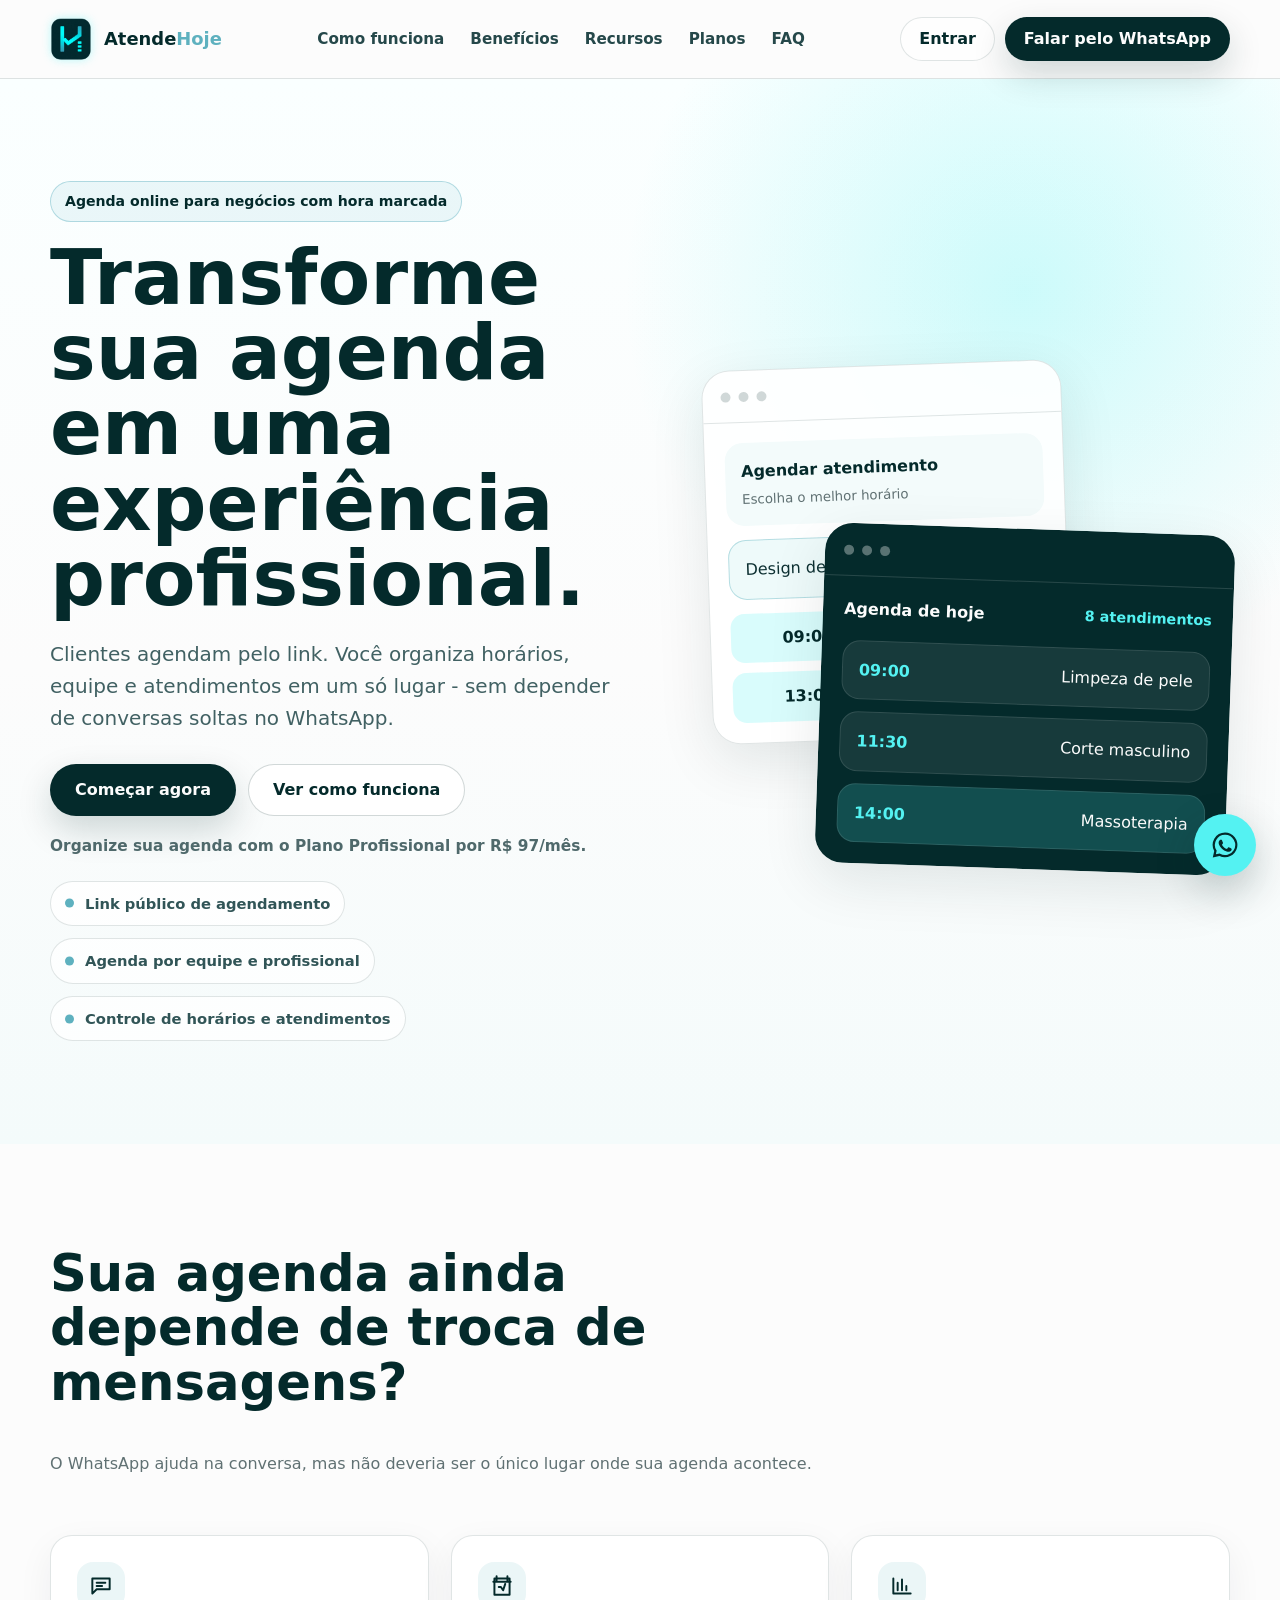
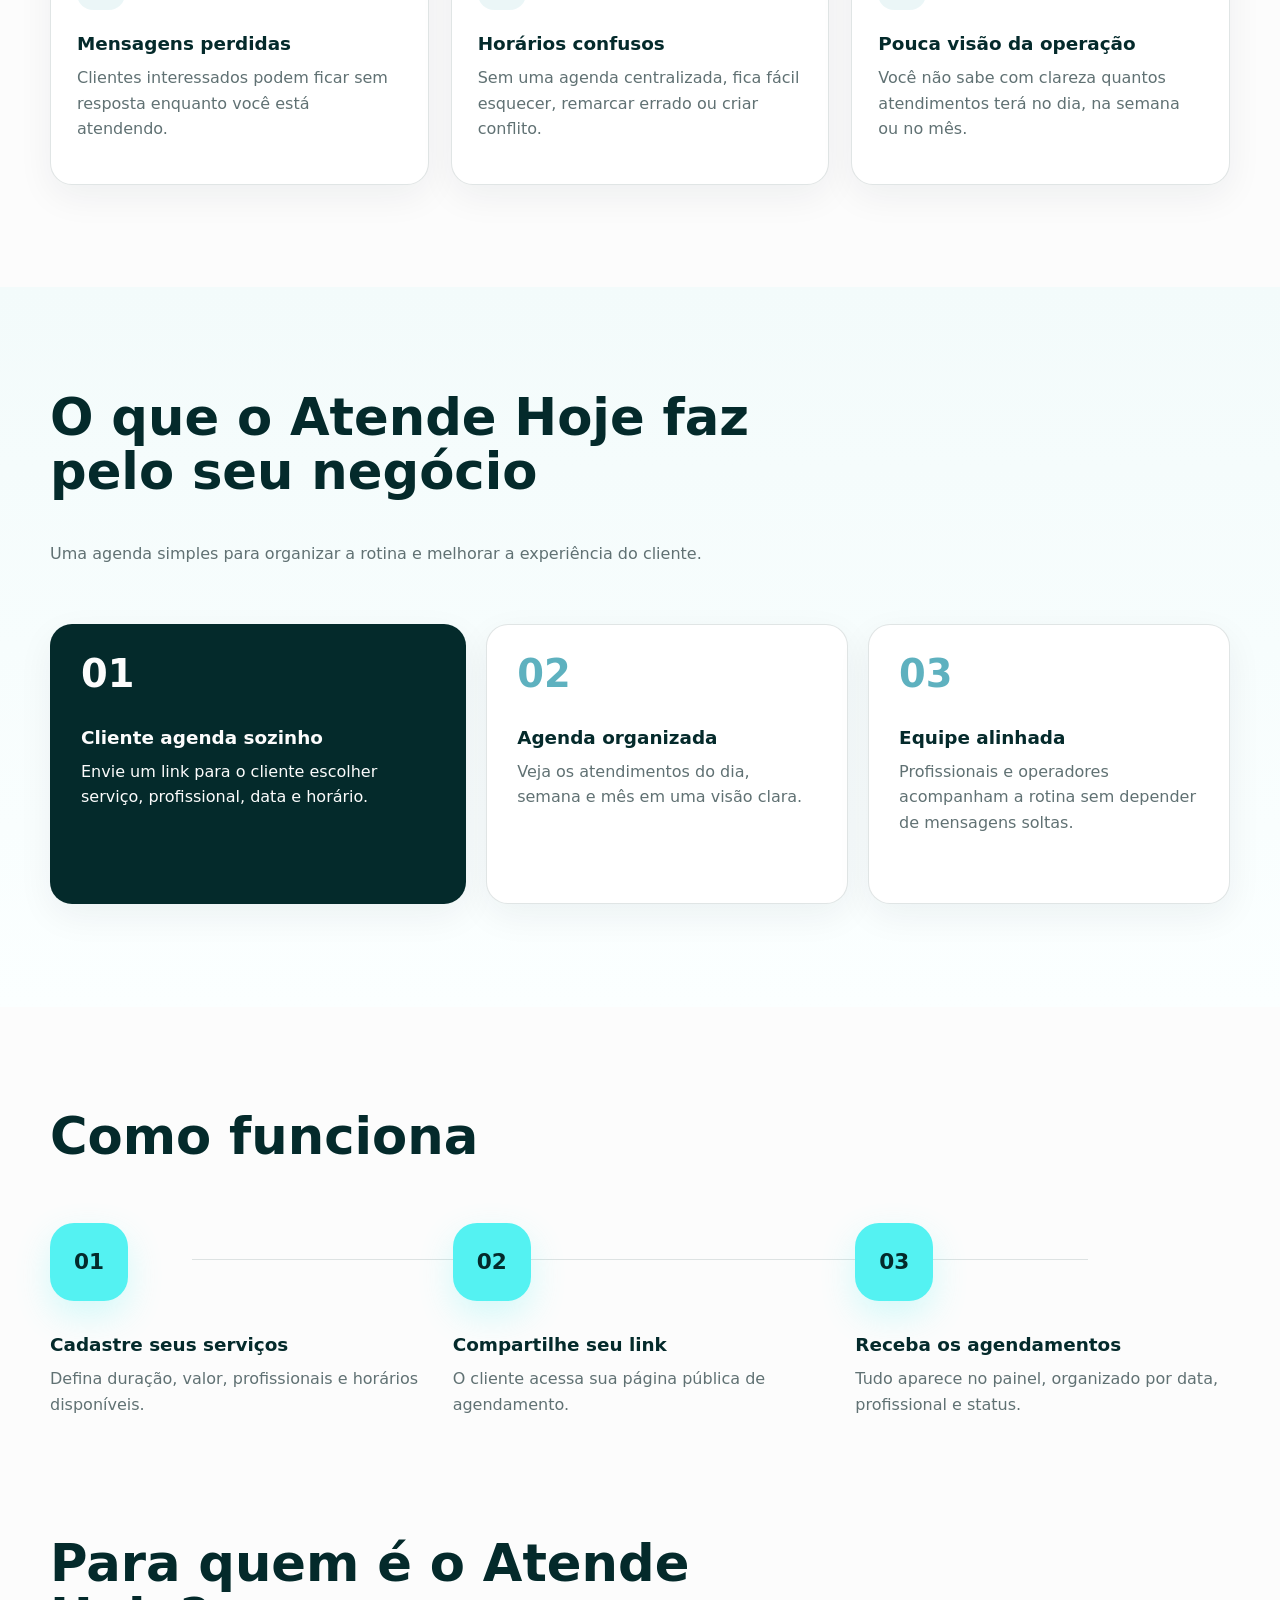
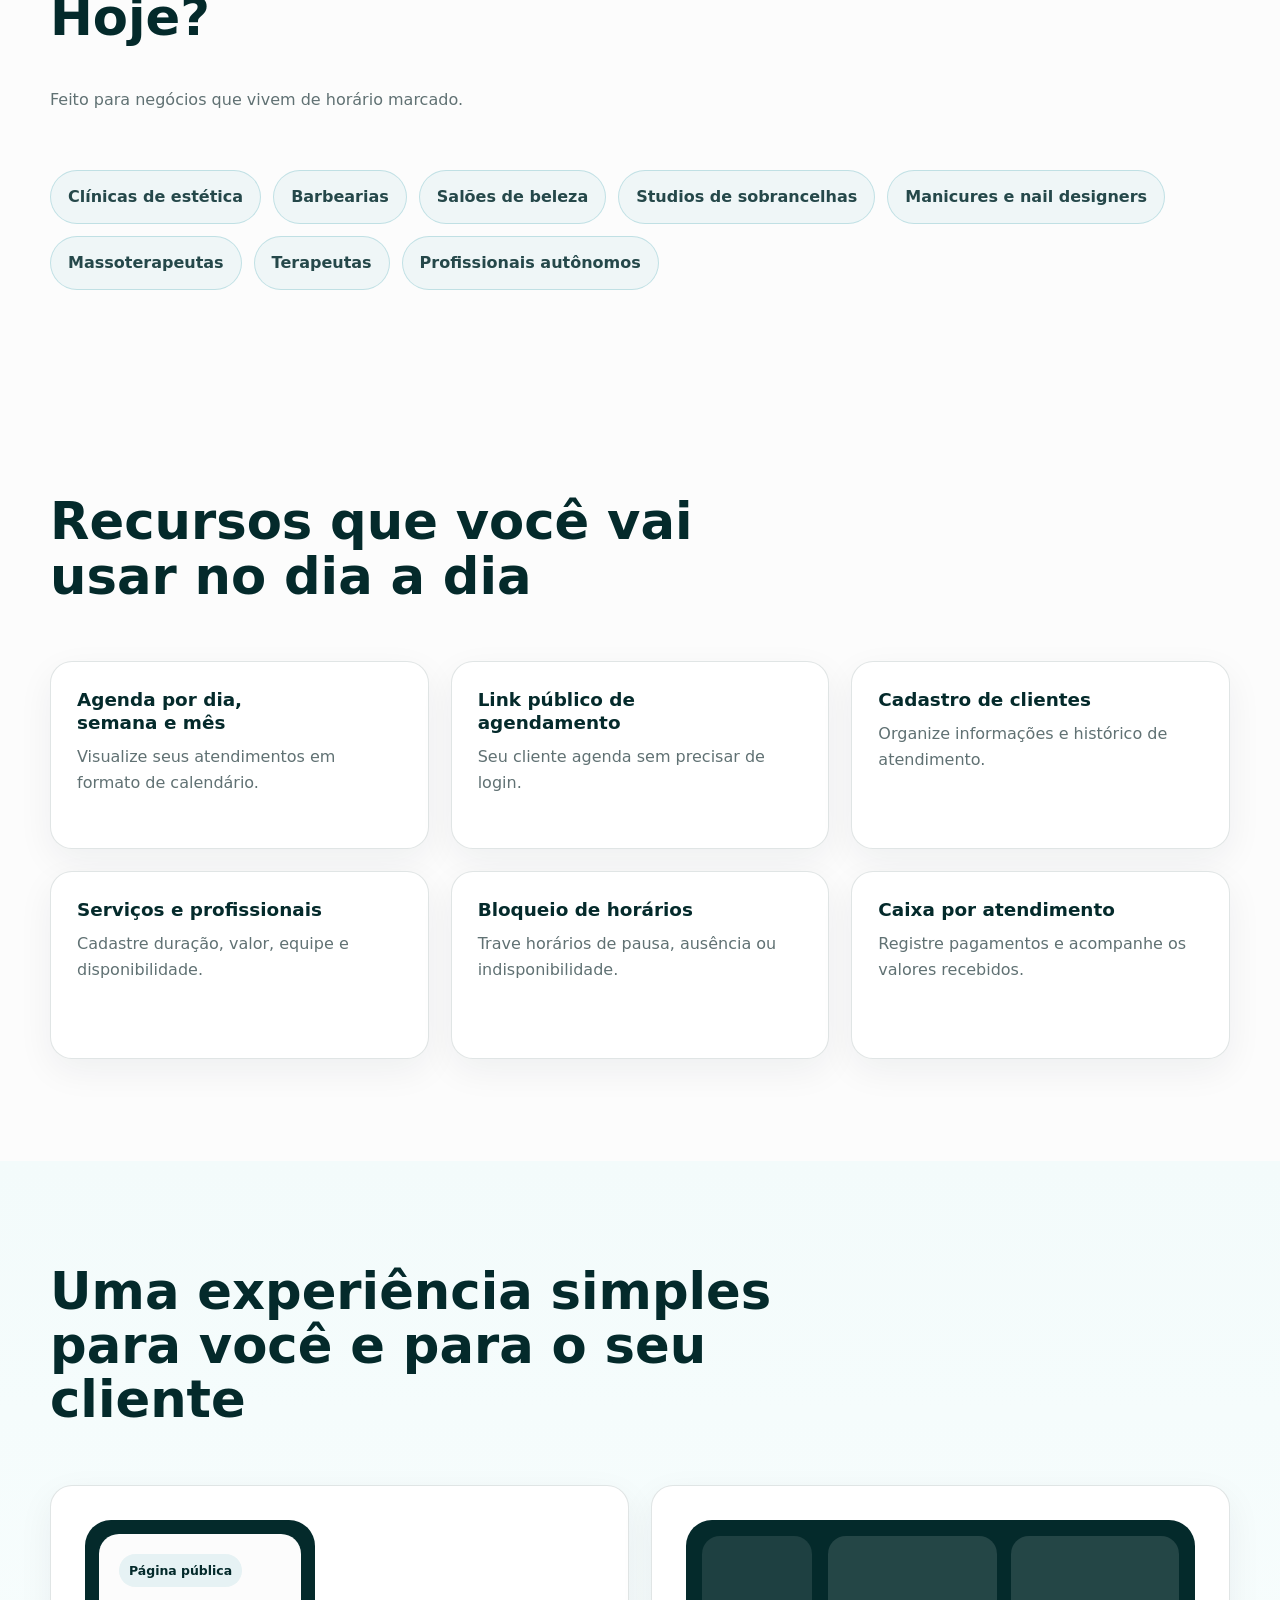
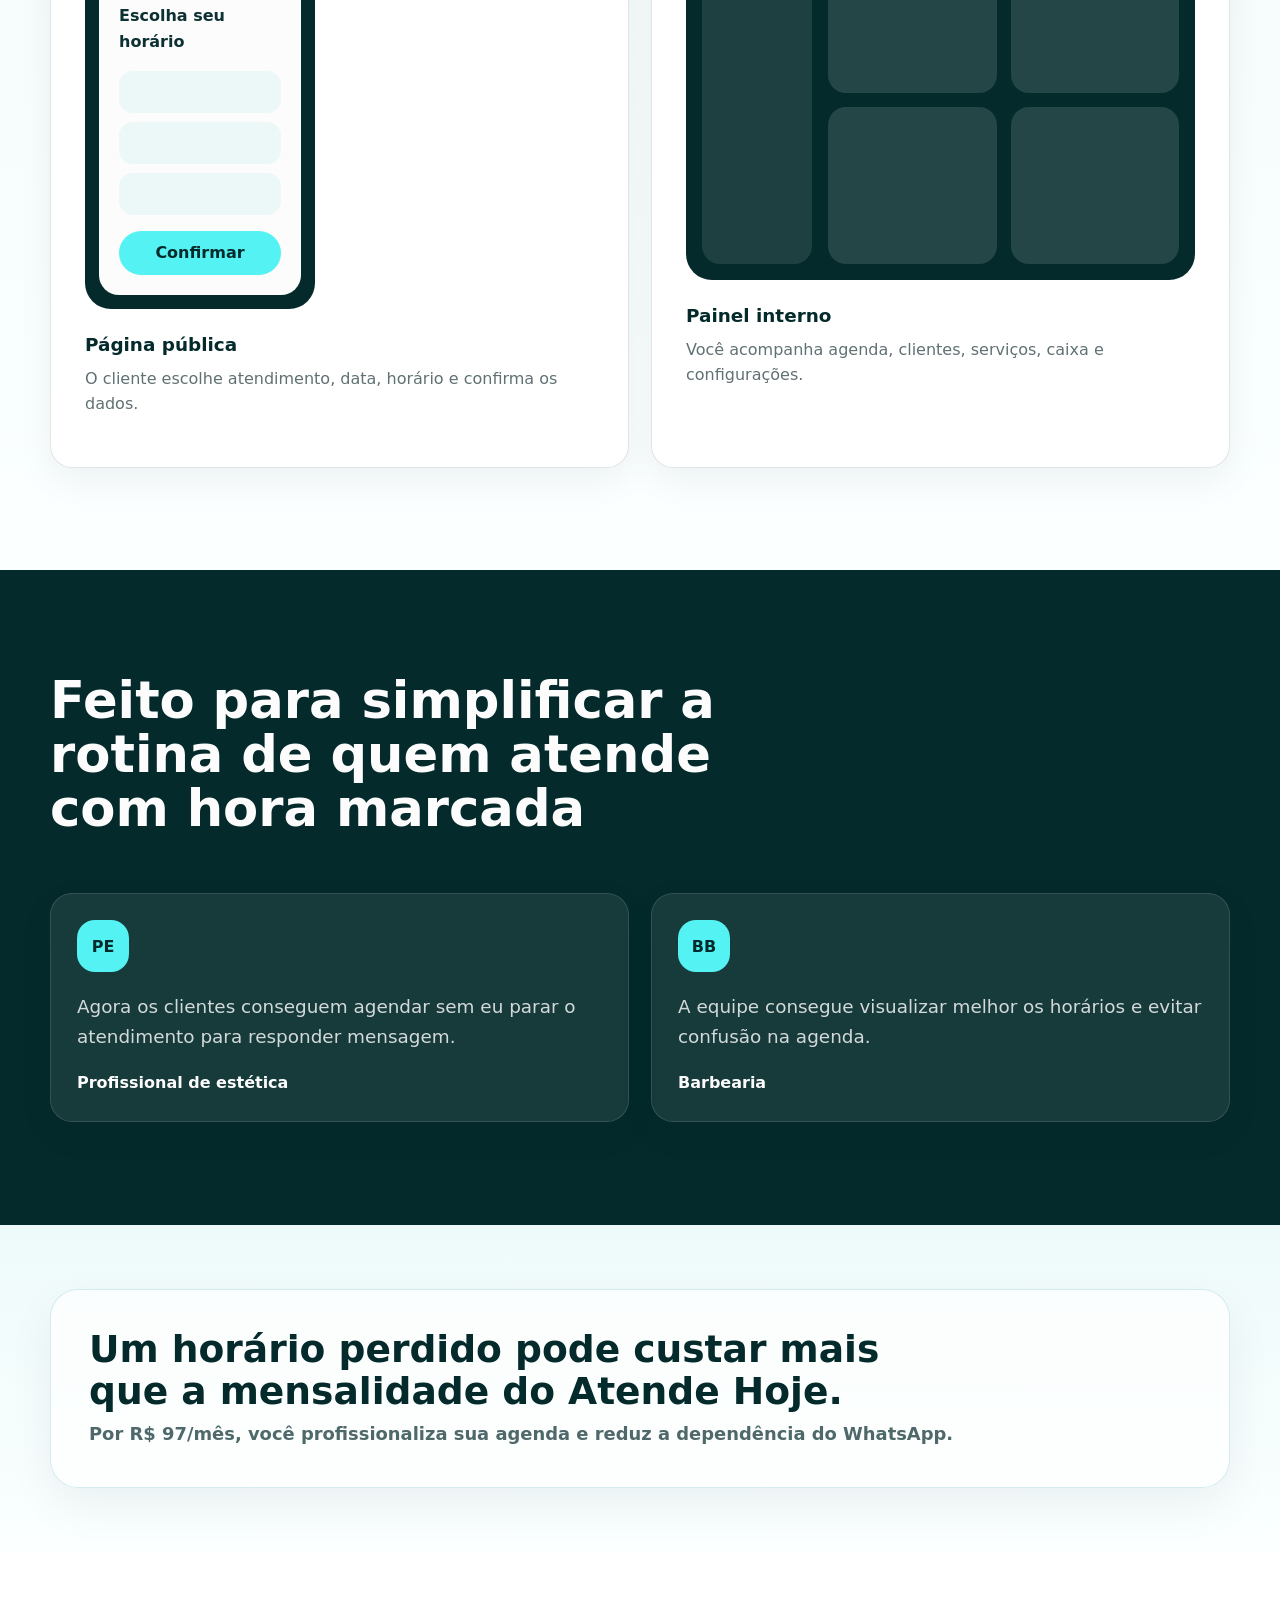
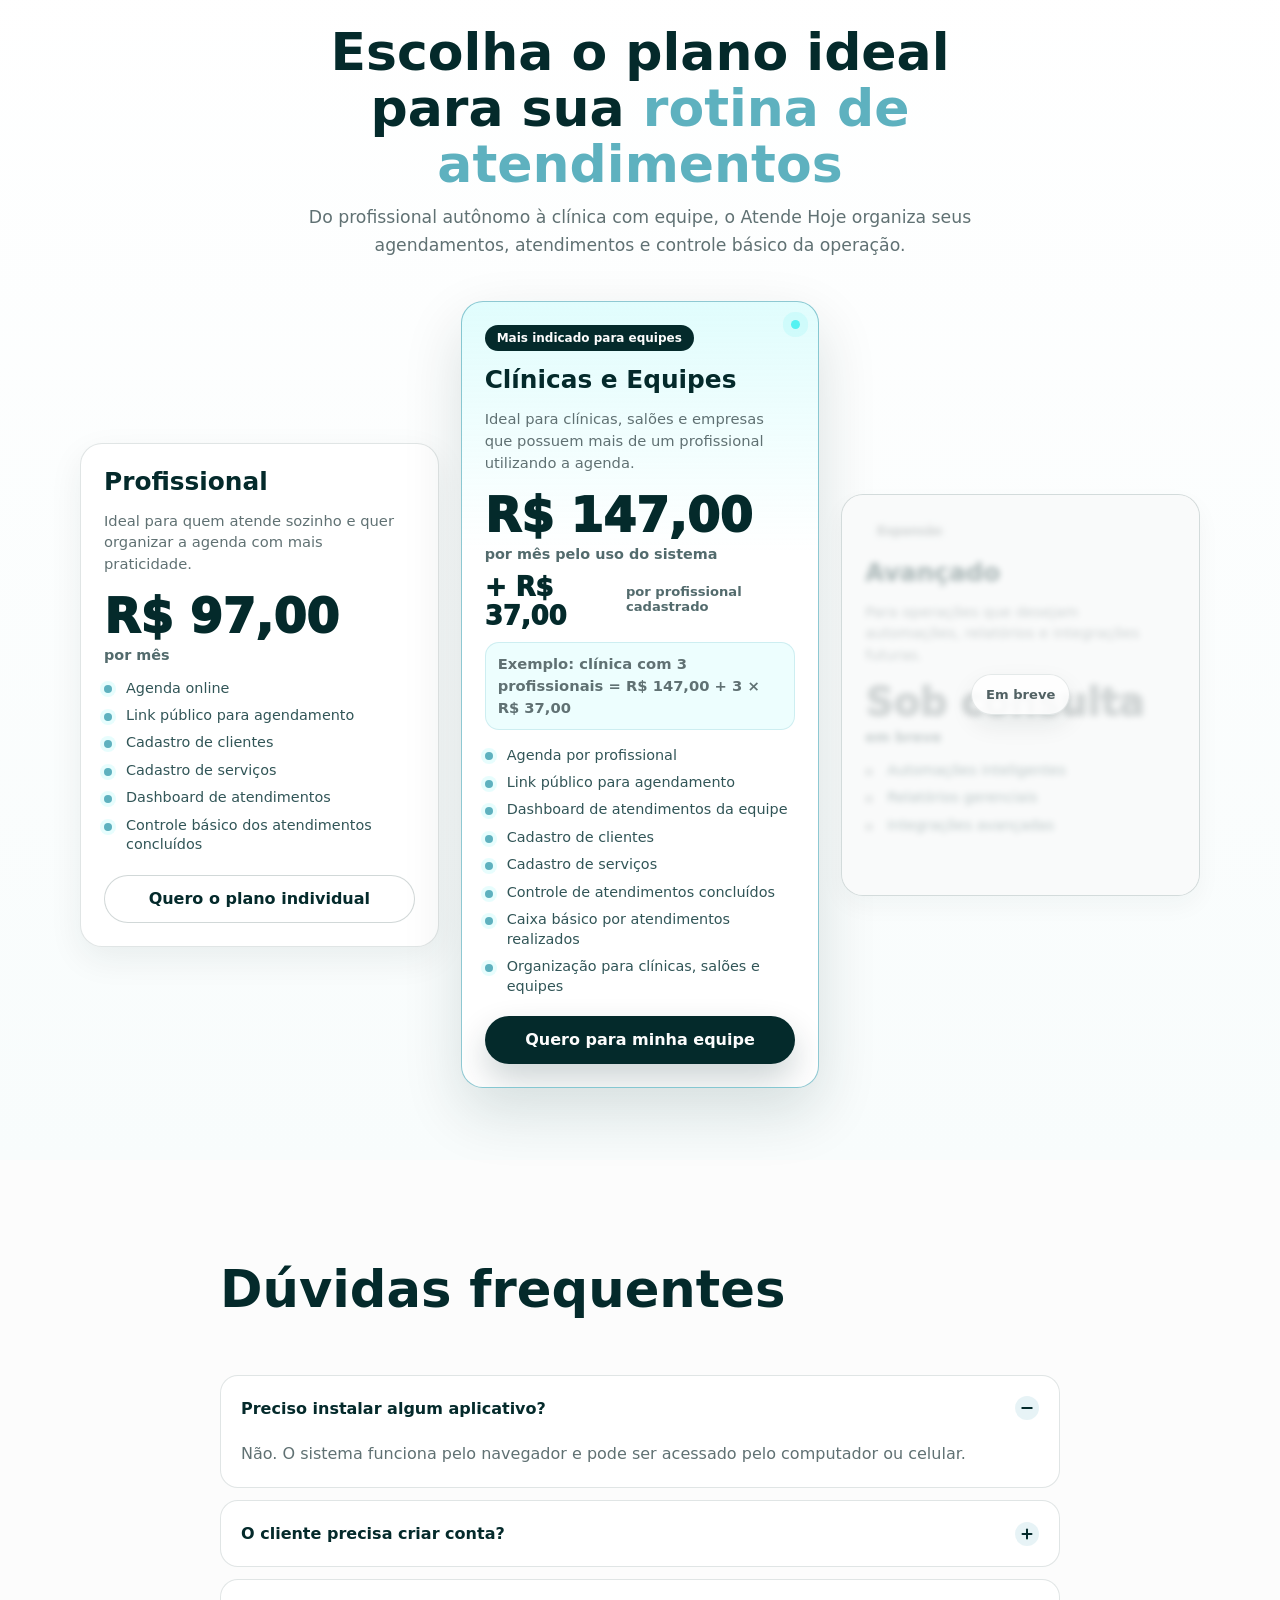
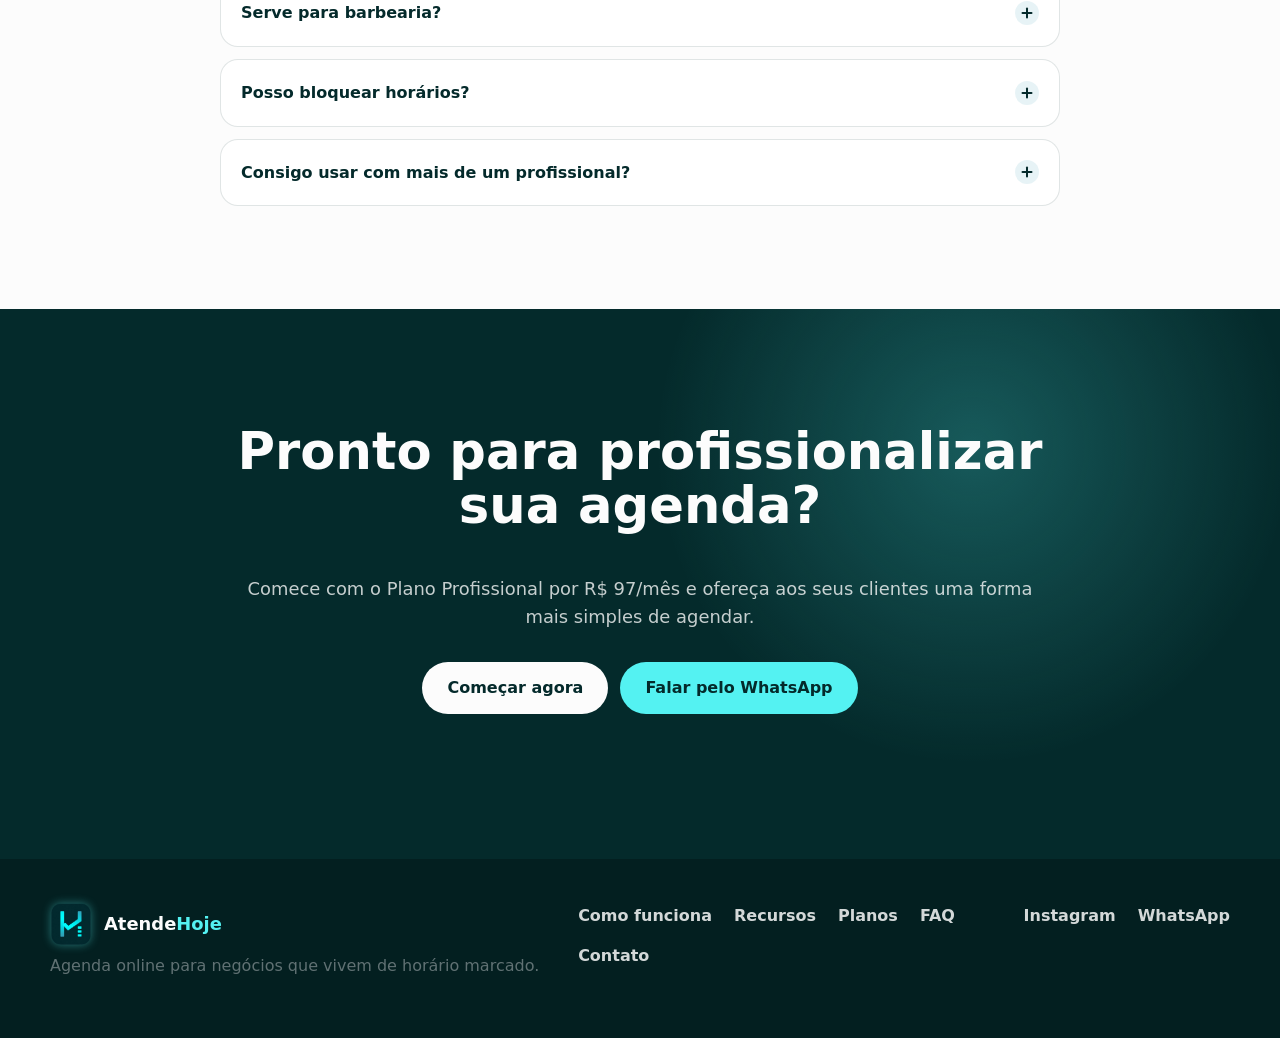
==== commit 7eb2372a: "upgrade" ====
--- a/index.html
+++ b/index.html
@@ -284,50 +284,55 @@
     <section class="pricing-section" id="planos">
       <div class="container">
         <div class="pricing-header reveal">
-          <h2 class="pricing-title">Agenda online completa, por um <span>investimento acessível</span></h2>
-          <p class="pricing-subtitle">Organize seus agendamentos, acompanhe atendimentos e tenha mais controle da rotina do seu negócio.</p>
+          <h2 class="pricing-title">Escolha o plano ideal para sua <span>rotina de atendimentos</span></h2>
+          <p class="pricing-subtitle">Do profissional autônomo à clínica com equipe, o Atende Hoje organiza seus agendamentos, atendimentos e controle básico da operação.</p>
         </div>
         <div class="pricing-grid">
+          <article class="pricing-card pricing-card--individual reveal">
+            <h3>Profissional</h3>
+            <p>Ideal para quem atende sozinho e quer organizar a agenda com mais praticidade.</p>
+            <div class="pricing-price">R$ 97,00<span>por mês</span></div>
+            <ul class="pricing-benefits">
+              <li>Agenda online</li>
+              <li>Link público para agendamento</li>
+              <li>Cadastro de clientes</li>
+              <li>Cadastro de serviços</li>
+              <li>Dashboard de atendimentos</li>
+              <li>Controle básico dos atendimentos concluídos</li>
+            </ul>
+            <a class="pricing-button pricing-button--secondary" href="https://wa.me/5534991054225?text=Olá!%20Tenho%20interesse%20no%20plano%20Profissional%20do%20Atende%20Hoje%20por%20R%24%2097%2C00%20mensais%20e%20quero%20saber%20mais." target="_blank" rel="noopener noreferrer">Quero o plano individual</a>
+          </article>
+
+          <article class="pricing-card pricing-card--featured reveal">
+            <span class="pricing-badge">Mais indicado para equipes</span>
+            <h3>Clínicas e Equipes</h3>
+            <p>Ideal para clínicas, salões e empresas que possuem mais de um profissional utilizando a agenda.</p>
+            <div class="pricing-price">R$ 147,00<span>por mês pelo uso do sistema</span></div>
+            <div class="pricing-extra-price">+ R$ 37,00<span>por profissional cadastrado</span></div>
+            <p class="pricing-price-note">Exemplo: clínica com 3 profissionais = R$ 147,00 + 3 × R$ 37,00</p>
+            <ul class="pricing-benefits">
+              <li>Agenda por profissional</li>
+              <li>Link público para agendamento</li>
+              <li>Dashboard de atendimentos da equipe</li>
+              <li>Cadastro de clientes</li>
+              <li>Cadastro de serviços</li>
+              <li>Controle de atendimentos concluídos</li>
+              <li>Caixa básico por atendimentos realizados</li>
+              <li>Organização para clínicas, salões e equipes</li>
+            </ul>
+            <a class="pricing-button" href="https://wa.me/5534991054225?text=Olá!%20Tenho%20interesse%20no%20plano%20para%20Clínicas%20e%20Equipes%20do%20Atende%20Hoje.%20Quero%20entender%20a%20condição%20para%20usar%20o%20sistema%20por%20R%24%20147%2C00%20mensais%20%2B%20R%24%2037%2C00%20por%20profissional%20cadastrado." target="_blank" rel="noopener noreferrer">Quero para minha equipe</a>
+          </article>
+
           <article class="pricing-card pricing-card--disabled reveal" aria-label="Plano em breve">
             <div class="pricing-card-content">
-              <span class="pricing-badge muted">Essencial</span>
-              <h3>Start</h3>
-              <p>Para quem está começando a organizar os primeiros atendimentos.</p>
-              <strong class="pricing-price">R$ 97,00<span>por mês</span></strong>
-              <ul>
-                <li>Agenda simplificada</li>
-                <li>Serviços básicos</li>
-                <li>Histórico resumido</li>
-              </ul>
-            </div>
-            <div class="pricing-overlay"><span>Em breve</span></div>
-          </article>
-
-          <article class="pricing-card pricing-card--featured reveal">
-            <span class="pricing-badge">Condição especial</span>
-            <h3>Atende Bem</h3>
-            <div class="pricing-price">R$ 147,00<span>por mês</span></div>
-            <p>Ideal para profissionais e negócios que querem organizar a agenda, reduzir falhas no atendimento e acompanhar melhor a rotina.</p>
-            <ul>
-              <li>Agenda online</li>
-              <li>Link público para agendamento</li>
-              <li>Dashboard de atendimentos</li>
-              <li>Controle de serviços</li>
-              <li>Caixa básico dos atendimentos concluídos</li>
-            </ul>
-            <a class="pricing-button" href="https://wa.me/5534991054225?text=Olá!%20Tenho%20interesse%20no%20Atende%20Bem%20por%20R%24%20147%2C00%20e%20quero%20saber%20mais%20sobre%20a%20condição%20de%20desconto%20para%20novos%20clientes." target="_blank" rel="noopener noreferrer">Quero minha condição especial</a>
-          </article>
-
-          <article class="pricing-card pricing-card--disabled reveal" aria-label="Plano em breve">
-            <div class="pricing-card-content">
-              <span class="pricing-badge muted">Avançado</span>
-              <h3>Scale</h3>
-              <p>Para equipes que precisam de recursos extras e operação ampliada.</p>
-              <strong class="pricing-price">R$ 247,00<span>por mês</span></strong>
-              <ul>
-                <li>Múltiplas unidades</li>
-                <li>Relatórios avançados</li>
-                <li>Gestão de equipe</li>
+              <span class="pricing-badge muted">Expansão</span>
+              <h3>Avançado</h3>
+              <p>Para operações que desejam automações, relatórios e integrações futuras.</p>
+              <strong class="pricing-price">Sob consulta<span>em breve</span></strong>
+              <ul class="pricing-benefits">
+                <li>Automações inteligentes</li>
+                <li>Relatórios gerenciais</li>
+                <li>Integrações avançadas</li>
               </ul>
             </div>
             <div class="pricing-overlay"><span>Em breve</span></div>
--- a/landing.css
+++ b/landing.css
@@ -840,15 +840,15 @@
 .pricing-grid {
   grid-template-columns: repeat(3, minmax(0, 1fr));
   align-items: center;
-  max-width: 1060px;
+  max-width: 1120px;
   margin: 0 auto;
 }
 
 .pricing-card {
   position: relative;
   display: flex;
-  min-height: 430px;
-  padding: 24px;
+  min-height: 452px;
+  padding: 23px;
   flex-direction: column;
   overflow: hidden;
   border: 1px solid var(--line);
@@ -864,16 +864,16 @@
 }
 
 .pricing-card p {
-  margin: 0 0 18px;
+  margin: 0 0 16px;
   color: var(--muted);
-  font-size: 0.95rem;
-  line-height: 1.55;
-}
-
-.pricing-card ul {
-  display: grid;
-  gap: 9px;
-  margin: 0 0 22px;
+  font-size: 0.92rem;
+  line-height: 1.48;
+}
+
+.pricing-benefits {
+  display: grid;
+  gap: 8px;
+  margin: 0 0 20px;
   padding: 0;
   list-style: none;
 }
@@ -882,7 +882,7 @@
   position: relative;
   padding-left: 22px;
   color: #315557;
-  font-size: 0.94rem;
+  font-size: 0.9rem;
   line-height: 1.35;
 }
 
@@ -900,11 +900,11 @@
 
 .pricing-badge {
   width: fit-content;
-  margin-bottom: 16px;
+  margin-bottom: 14px;
   padding: 7px 12px;
   border-radius: 999px;
-  color: var(--evergreen);
-  background: var(--neon);
+  color: var(--white);
+  background: var(--evergreen);
   font-size: 0.75rem;
   font-weight: 900;
   line-height: 1;
@@ -917,9 +917,9 @@
 
 .pricing-price {
   display: block;
-  margin: 2px 0 18px;
-  color: var(--evergreen);
-  font-size: clamp(2.25rem, 4.6vw, 3.15rem);
+  margin: 2px 0 16px;
+  color: var(--evergreen);
+  font-size: clamp(2.15rem, 4.2vw, 2.95rem);
   font-weight: 950;
   line-height: 1;
 }
@@ -932,8 +932,43 @@
   font-weight: 800;
 }
 
+.pricing-extra-price {
+  display: flex;
+  margin: -4px 0 12px;
+  align-items: baseline;
+  gap: 8px;
+  color: var(--evergreen);
+  font-size: clamp(1.32rem, 2.2vw, 1.62rem);
+  font-weight: 950;
+  line-height: 1.1;
+}
+
+.pricing-extra-price span {
+  color: #536b6d;
+  font-size: 0.82rem;
+  font-weight: 850;
+}
+
+.pricing-price-note {
+  margin: 0 0 16px;
+  padding: 10px 12px;
+  border: 1px solid rgba(94, 177, 191, 0.22);
+  border-radius: 14px;
+  color: #315557;
+  background: rgba(84, 242, 242, 0.1);
+  font-size: 0.82rem;
+  font-weight: 800;
+  line-height: 1.35;
+}
+
+.pricing-card--individual {
+  min-height: 430px;
+  border-color: rgba(4, 42, 43, 0.12);
+  background: #ffffff;
+}
+
 .pricing-card--featured {
-  min-height: 474px;
+  min-height: 518px;
   border-color: rgba(94, 177, 191, 0.7);
   background:
     linear-gradient(180deg, rgba(84, 242, 242, 0.18), rgba(255, 255, 255, 0) 32%),
@@ -977,8 +1012,21 @@
   box-shadow: 0 18px 36px rgba(94, 177, 191, 0.28);
 }
 
+.pricing-button--secondary {
+  color: var(--evergreen);
+  background: #ffffff;
+  border: 1px solid rgba(4, 42, 43, 0.18);
+  box-shadow: none;
+}
+
+.pricing-button--secondary:hover {
+  color: var(--white);
+  background: var(--evergreen);
+  box-shadow: 0 16px 34px rgba(4, 42, 43, 0.16);
+}
+
 .pricing-card--disabled {
-  min-height: 398px;
+  min-height: 402px;
   background: #f0f3f3;
   opacity: 0.72;
   box-shadow: 0 10px 24px rgba(4, 42, 43, 0.04);
@@ -1278,6 +1326,11 @@
     grid-template-columns: repeat(2, minmax(0, 1fr));
   }
 
+  .pricing-card--featured {
+    grid-column: span 2;
+    order: -1;
+  }
+
   .benefit-card:first-child {
     grid-column: span 2;
   }
@@ -1382,6 +1435,7 @@
   }
 
   .pricing-card,
+  .pricing-card--individual,
   .pricing-card--featured,
   .pricing-card--disabled {
     min-height: auto;
@@ -1392,7 +1446,29 @@
   }
 
   .pricing-card--featured {
+    grid-column: auto;
     transform: none;
+  }
+
+  .pricing-card--individual {
+    order: 2;
+  }
+
+  .pricing-card--featured {
+    order: 1;
+  }
+
+  .pricing-card--disabled {
+    order: 3;
+  }
+
+  .pricing-extra-price {
+    display: grid;
+    gap: 5px;
+  }
+
+  .pricing-price-note {
+    overflow-wrap: anywhere;
   }
 
   .pricing-button {
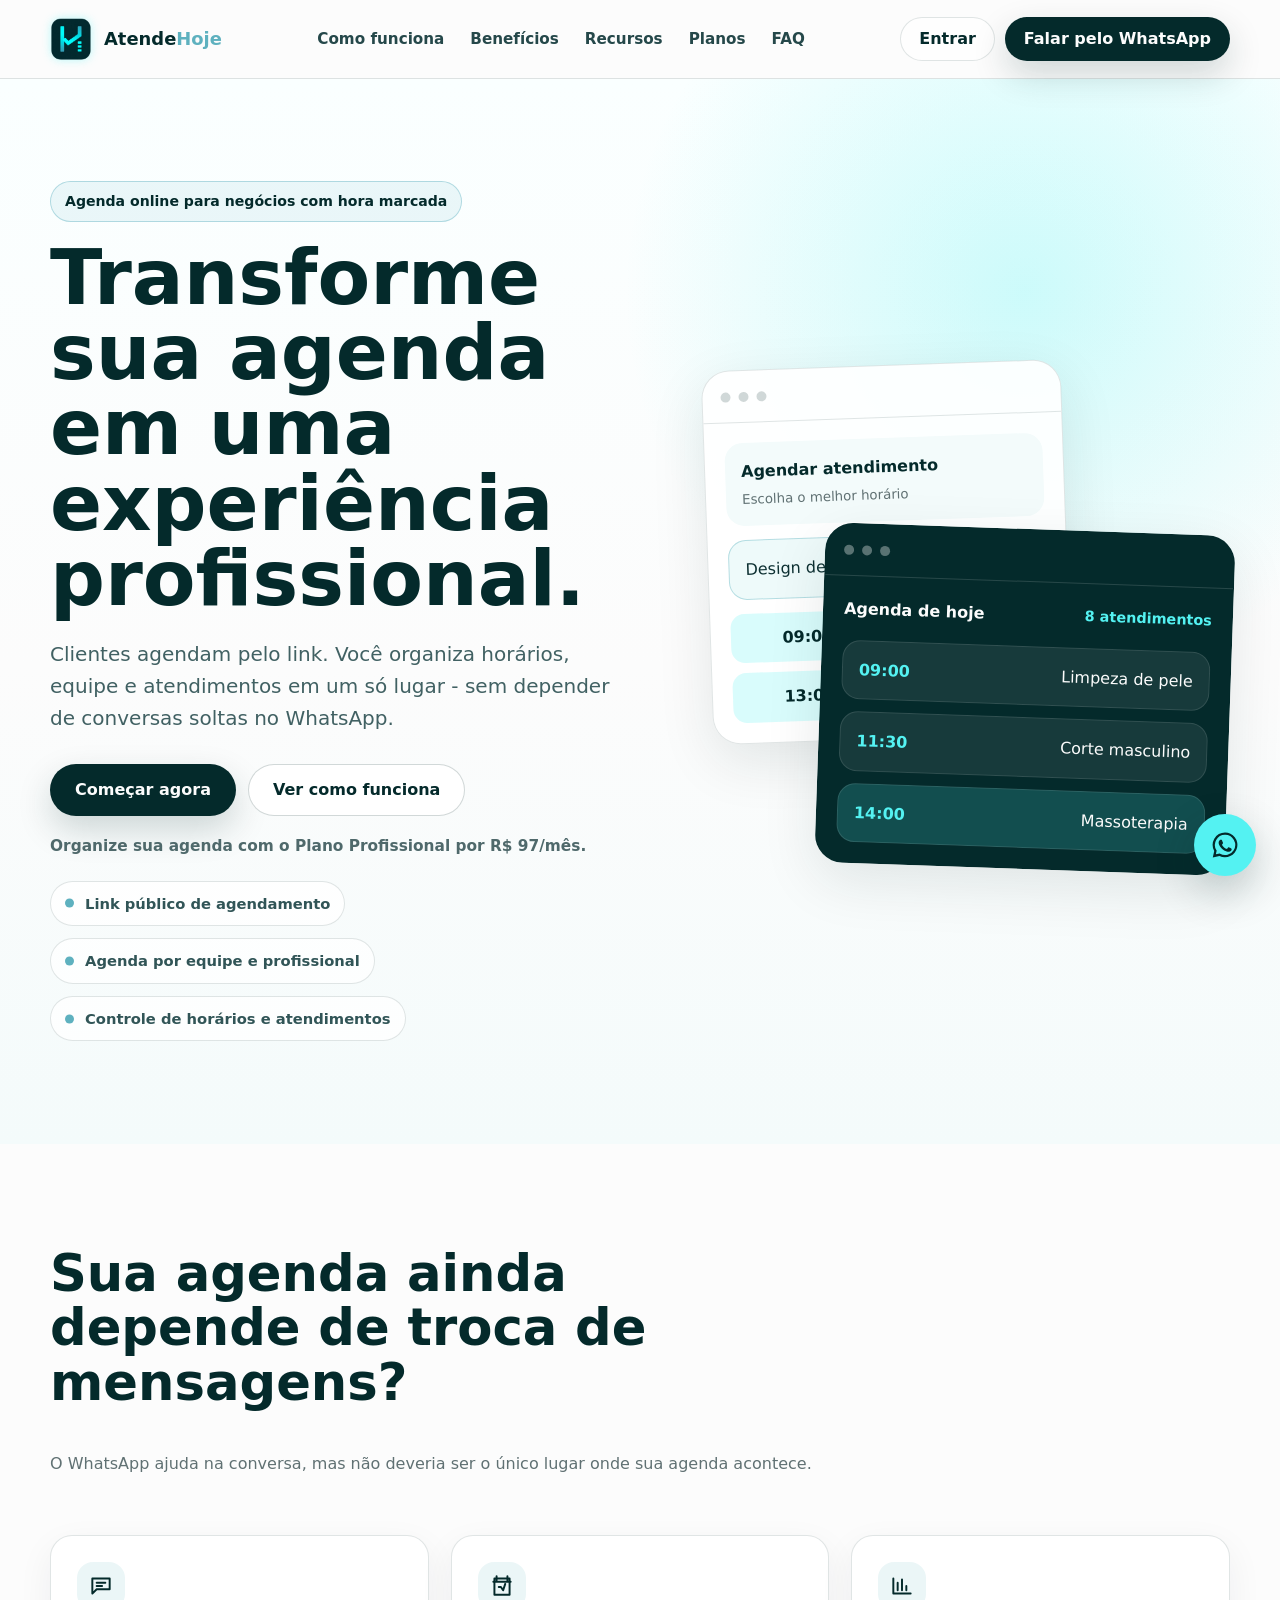
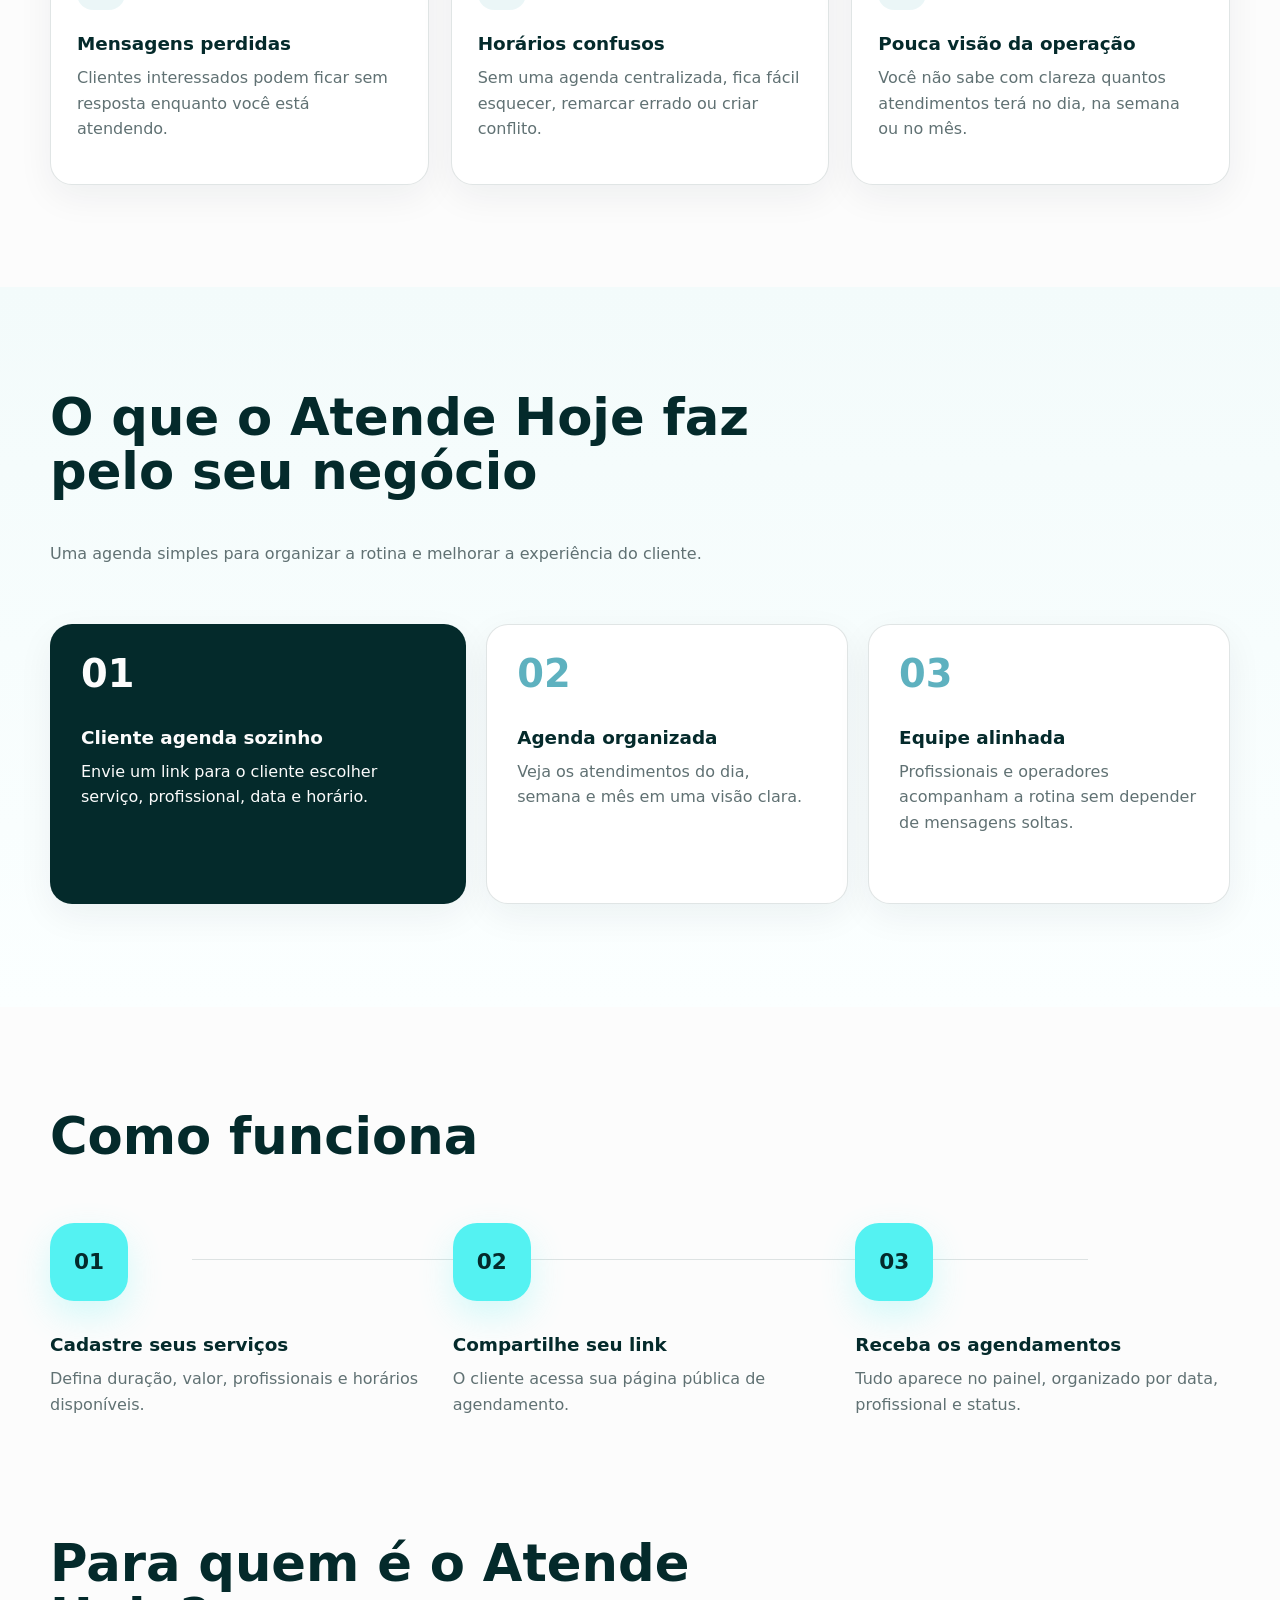
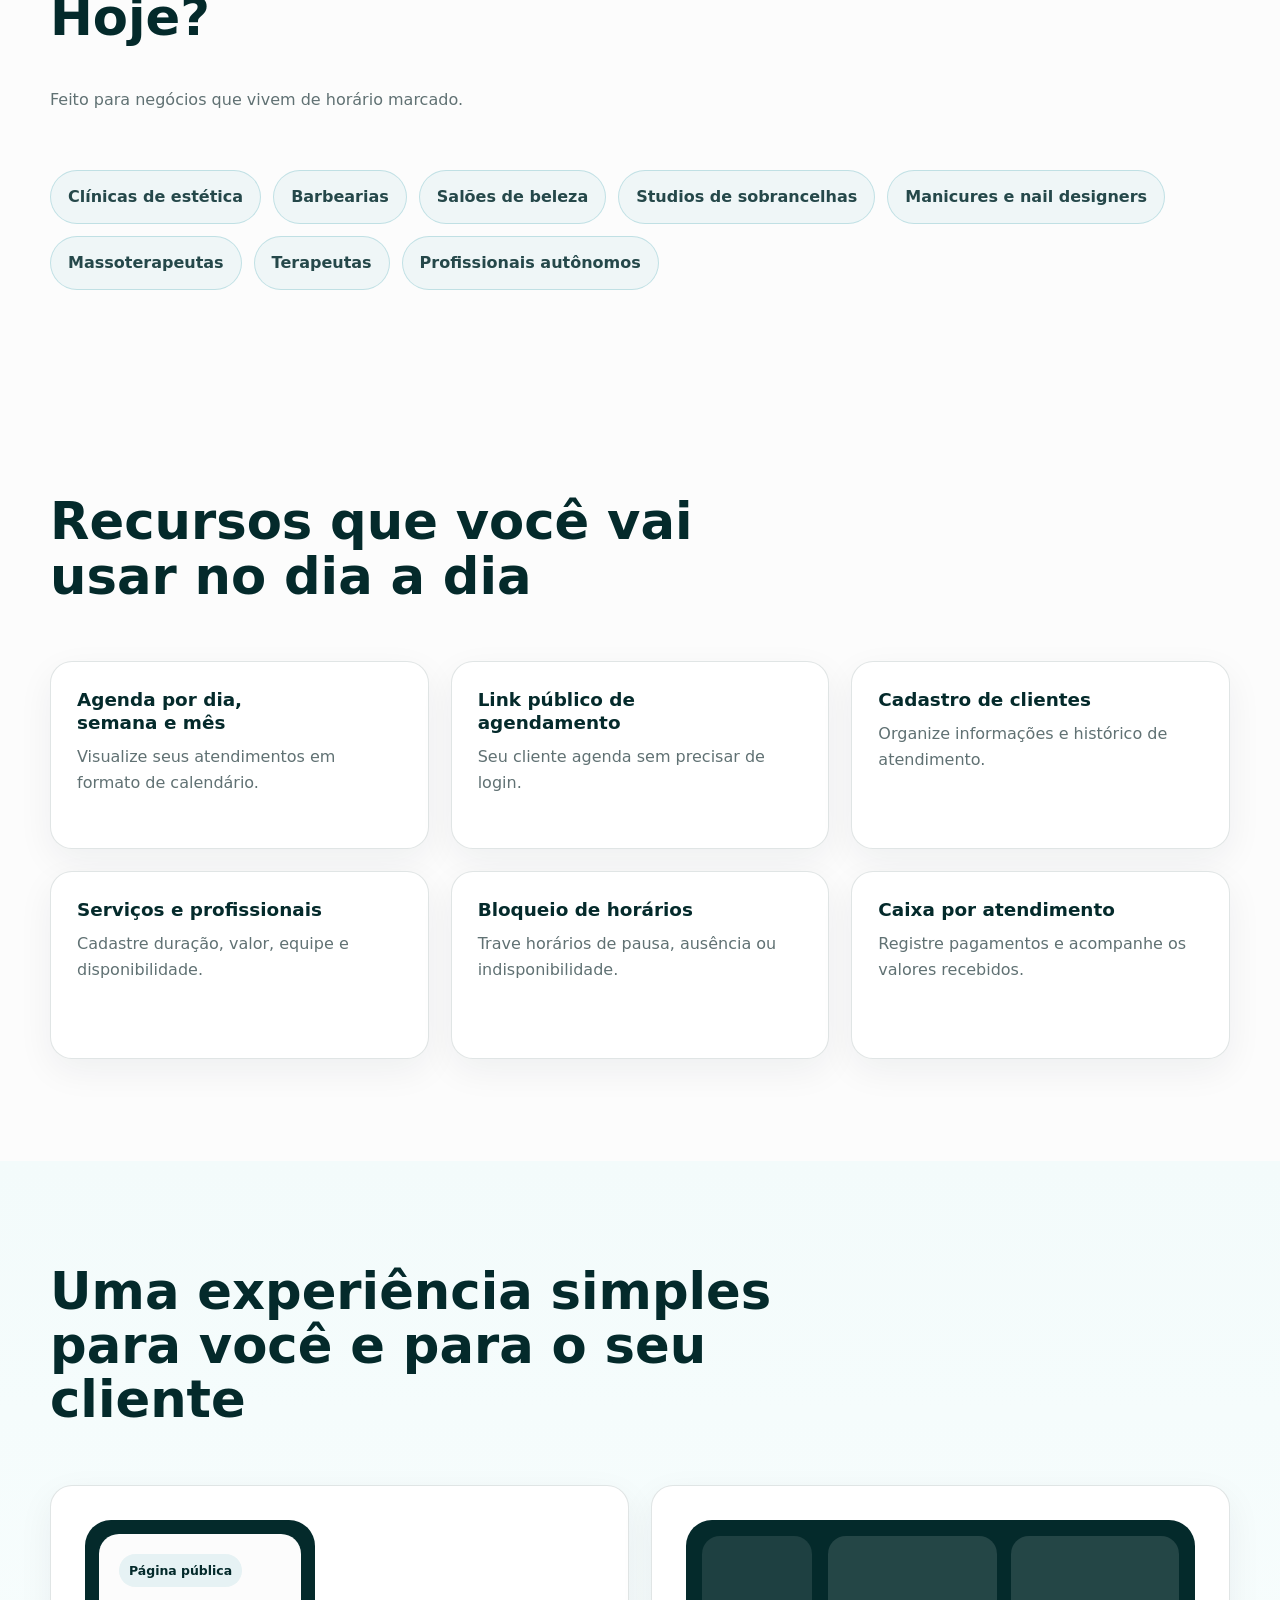
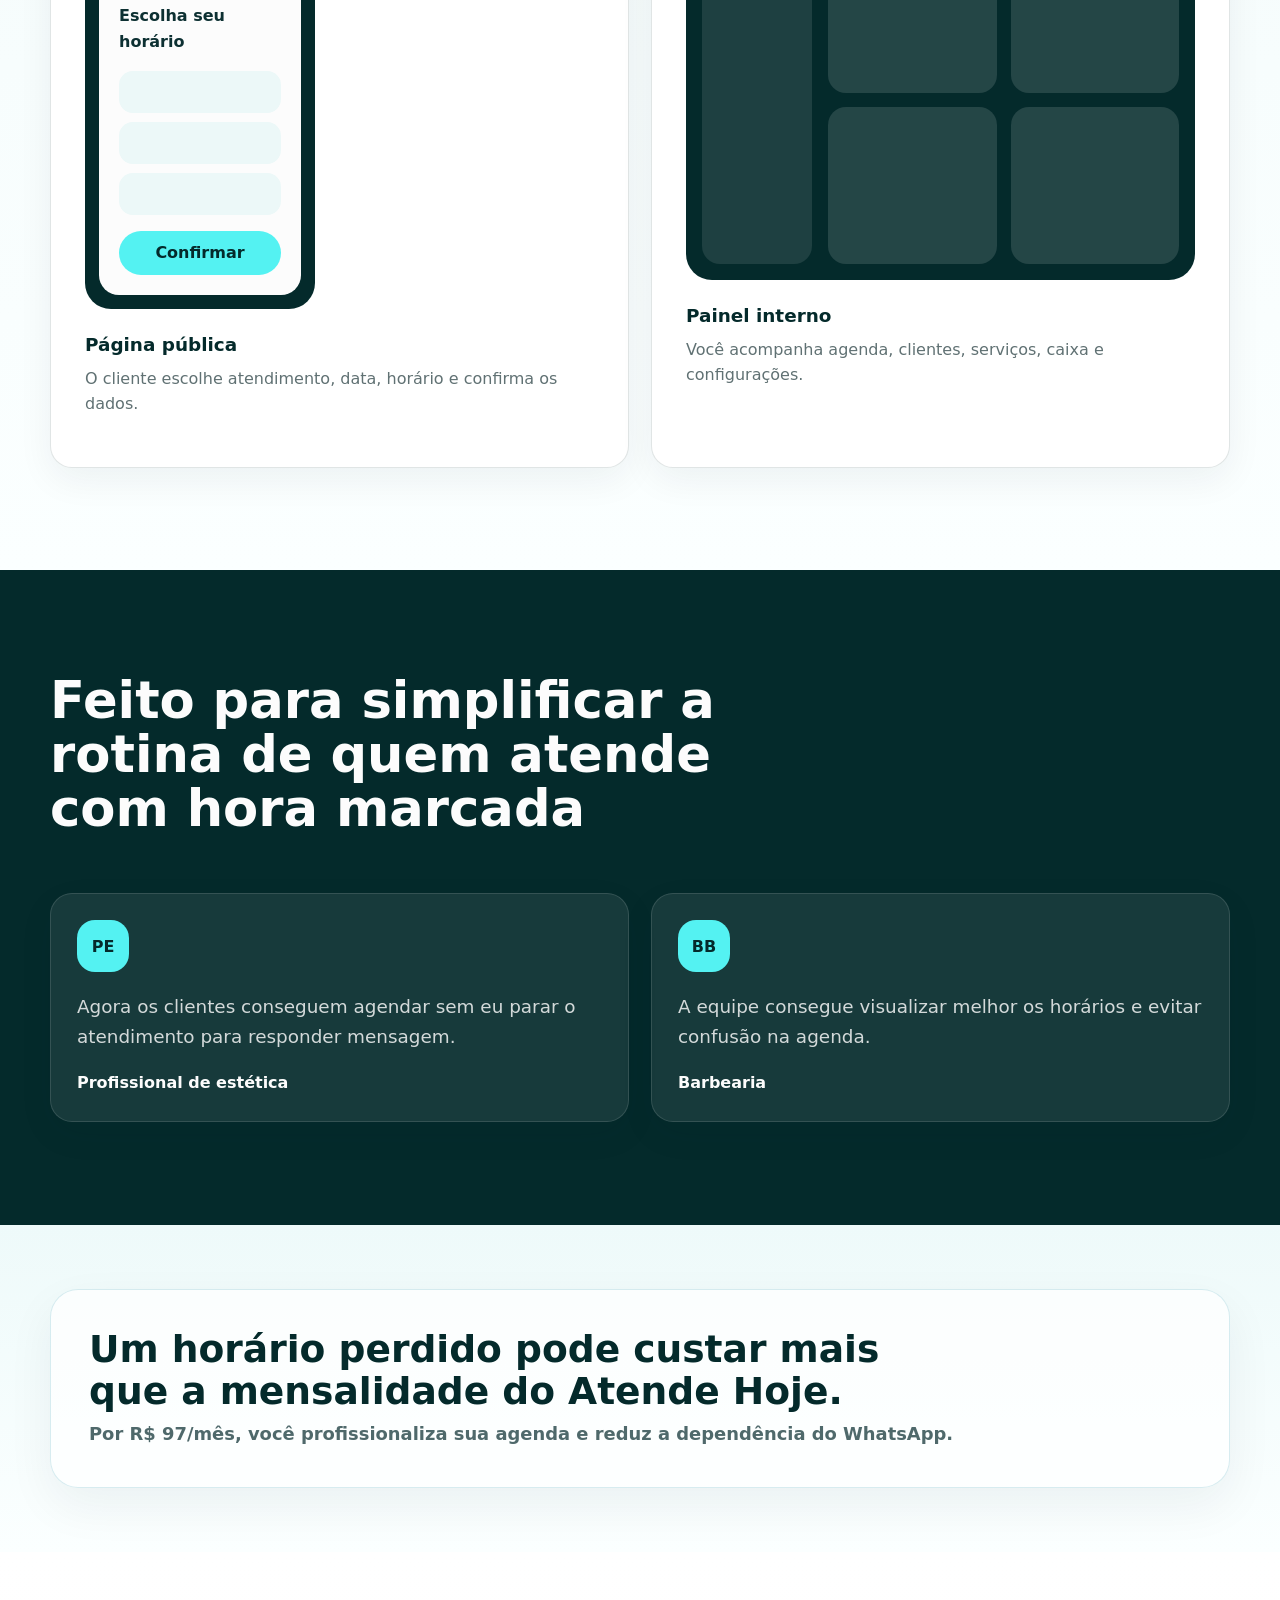
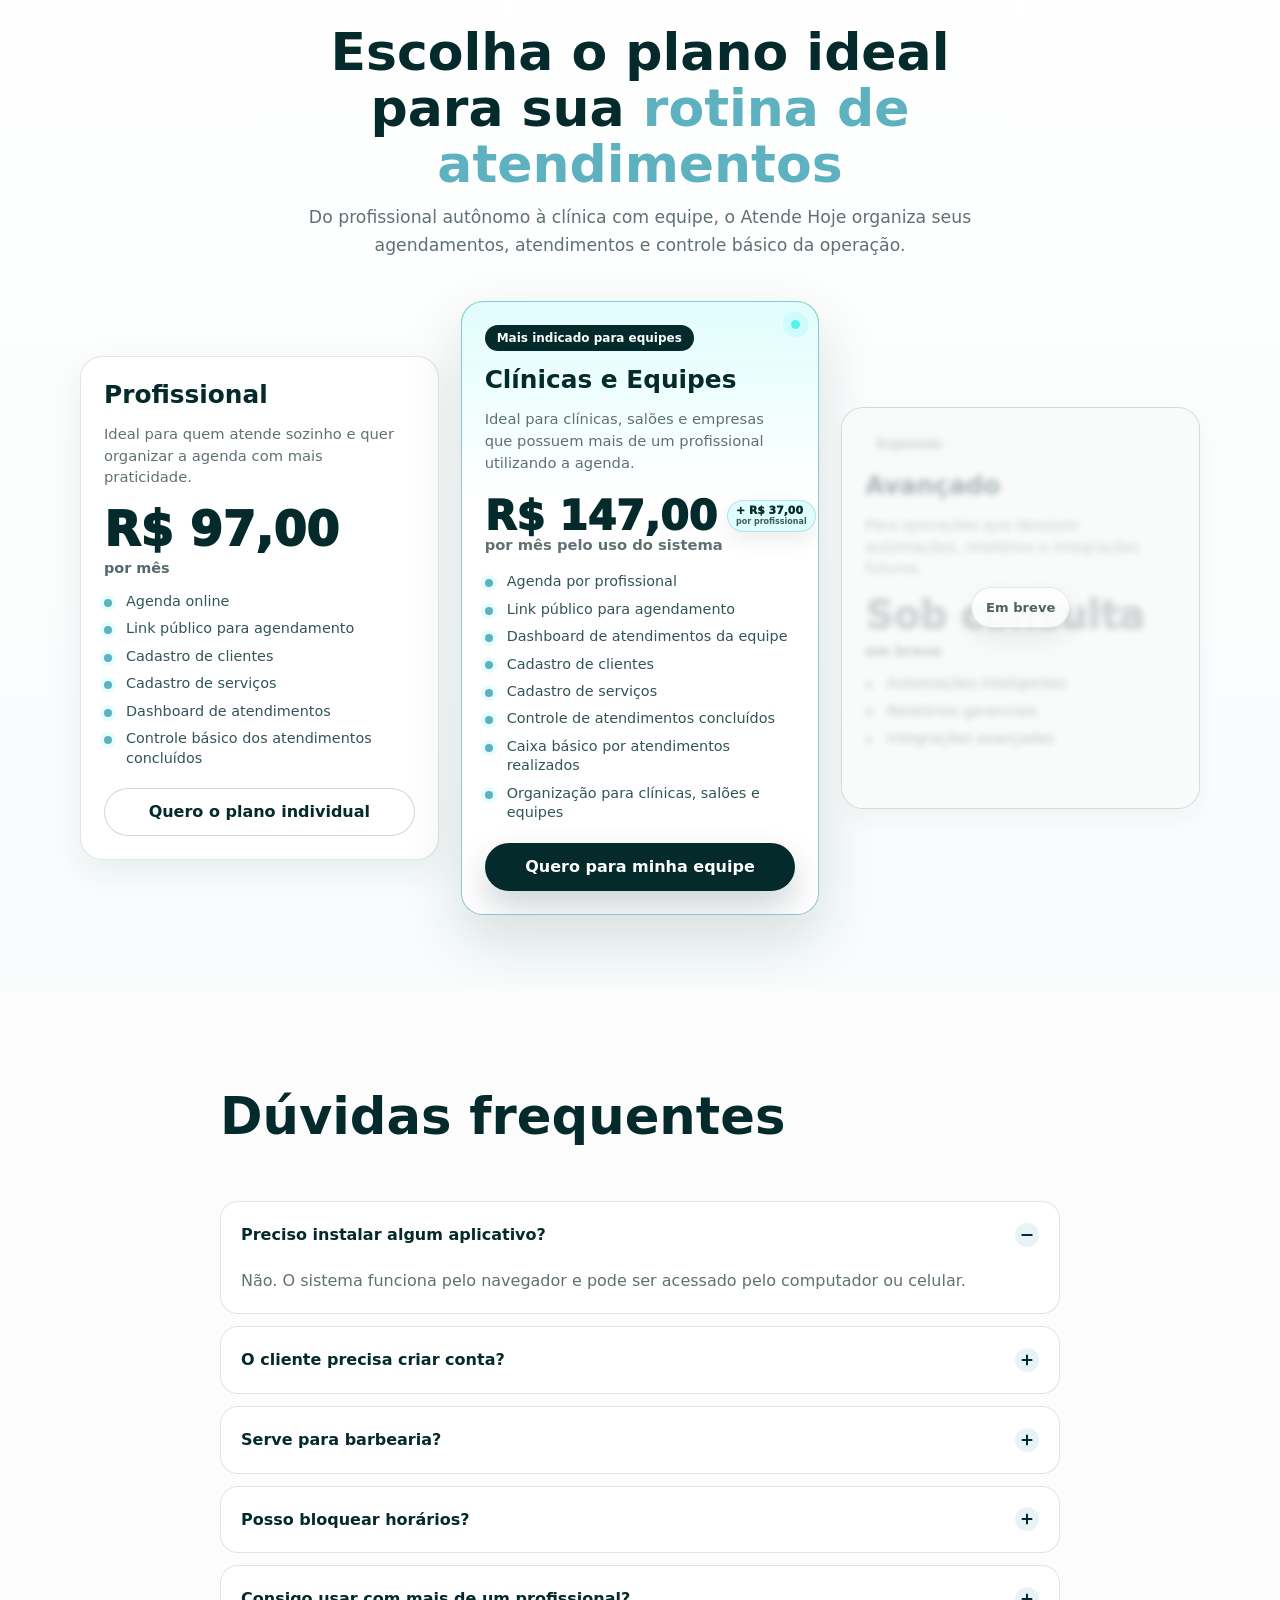
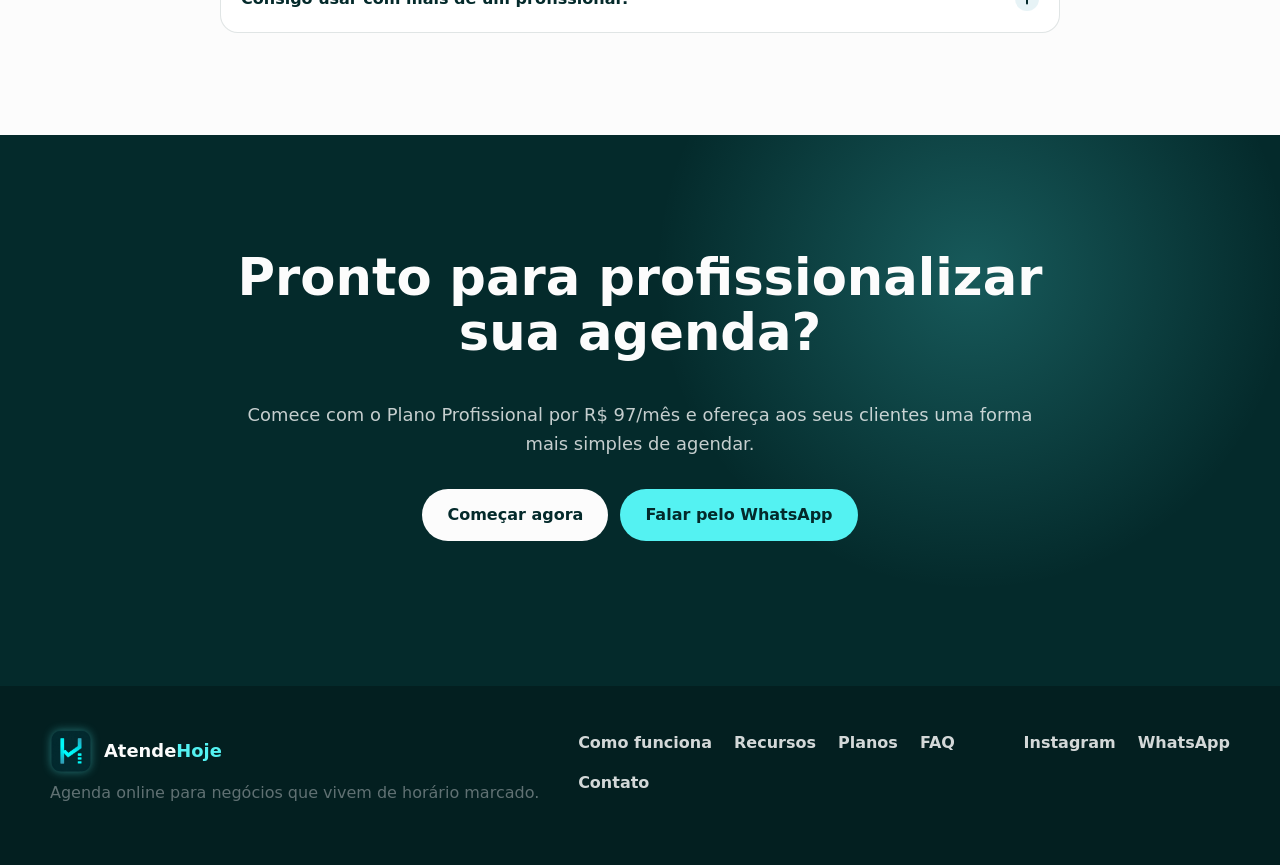
==== commit c7652896: "upgrade" ====
--- a/index.html
+++ b/index.html
@@ -307,9 +307,14 @@
             <span class="pricing-badge">Mais indicado para equipes</span>
             <h3>Clínicas e Equipes</h3>
             <p>Ideal para clínicas, salões e empresas que possuem mais de um profissional utilizando a agenda.</p>
-            <div class="pricing-price">R$ 147,00<span>por mês pelo uso do sistema</span></div>
-            <div class="pricing-extra-price">+ R$ 37,00<span>por profissional cadastrado</span></div>
-            <p class="pricing-price-note">Exemplo: clínica com 3 profissionais = R$ 147,00 + 3 × R$ 37,00</p>
+            <div class="pricing-price-row">
+              <div class="pricing-main-price">R$&nbsp;147,00</div>
+              <div class="pricing-extra-badge">
+                <strong>+ R$ 37,00</strong>
+                <span>por profissional</span>
+              </div>
+            </div>
+            <p class="pricing-price-note">por mês pelo uso do sistema</p>
             <ul class="pricing-benefits">
               <li>Agenda por profissional</li>
               <li>Link público para agendamento</li>
@@ -401,7 +406,7 @@
         <a href="#contato">Contato</a>
       </nav>
       <div class="social-links">
-        <a href="#contato">Instagram</a>
+        <a href="https://instagram.com/atende.hoje" target="_blank" rel="noopener noreferrer">Instagram</a>
         <a href="https://wa.me/5534991054225?text=Ol%C3%A1!%20Vim%20pelo%20site%20do%20Atende%20Hoje%20e%20quero%20conhecer%20o%20Plano%20Profissional%20de%20R%24%2097%2Fm%C3%AAs.%20Pode%20me%20passar%20mais%20informa%C3%A7%C3%B5es%3F" target="_blank" rel="noopener noreferrer">WhatsApp</a>
       </div>
     </div>
--- a/landing.css
+++ b/landing.css
@@ -932,33 +932,58 @@
   font-weight: 800;
 }
 
-.pricing-extra-price {
+.pricing-price-row {
   display: flex;
-  margin: -4px 0 12px;
-  align-items: baseline;
-  gap: 8px;
-  color: var(--evergreen);
-  font-size: clamp(1.32rem, 2.2vw, 1.62rem);
+  margin-top: 8px;
+  align-items: flex-start;
+  gap: 10px;
+  max-width: 100%;
+}
+
+.pricing-main-price {
+  color: var(--evergreen);
+  font-size: clamp(2.1rem, 3.2vw, 2.9rem);
   font-weight: 950;
-  line-height: 1.1;
-}
-
-.pricing-extra-price span {
-  color: #536b6d;
-  font-size: 0.82rem;
+  line-height: 0.9;
+  white-space: nowrap;
+}
+
+.pricing-extra-badge {
+  display: inline-flex;
+  flex: 0 1 auto;
+  margin-top: 2px;
+  padding: 5px 8px;
+  flex-direction: column;
+  align-items: flex-start;
+  justify-content: center;
+  border: 1px solid rgba(94, 177, 191, 0.35);
+  border-radius: 999px;
+  color: var(--evergreen);
+  background: rgba(84, 242, 242, 0.18);
+  box-shadow: 0 8px 20px rgba(4, 42, 43, 0.08);
+  white-space: nowrap;
+}
+
+.pricing-extra-badge strong {
+  font-size: 0.68rem;
+  font-weight: 950;
+  line-height: 1;
+}
+
+.pricing-extra-badge span {
+  margin-top: 2px;
+  font-size: 0.5rem;
   font-weight: 850;
+  line-height: 1;
+  opacity: 0.75;
 }
 
 .pricing-price-note {
-  margin: 0 0 16px;
-  padding: 10px 12px;
-  border: 1px solid rgba(94, 177, 191, 0.22);
-  border-radius: 14px;
-  color: #315557;
-  background: rgba(84, 242, 242, 0.1);
+  margin: 8px 0 16px;
+  color: rgba(4, 42, 43, 0.72);
   font-size: 0.82rem;
   font-weight: 800;
-  line-height: 1.35;
+  line-height: 1.2;
 }
 
 .pricing-card--individual {
@@ -1462,13 +1487,17 @@
     order: 3;
   }
 
-  .pricing-extra-price {
-    display: grid;
-    gap: 5px;
-  }
-
-  .pricing-price-note {
-    overflow-wrap: anywhere;
+  .pricing-price-row {
+    flex-wrap: wrap;
+    gap: 8px;
+  }
+
+  .pricing-main-price {
+    font-size: clamp(2rem, 9.4vw, 2.55rem);
+  }
+
+  .pricing-extra-badge {
+    margin-top: 0;
   }
 
   .pricing-button {
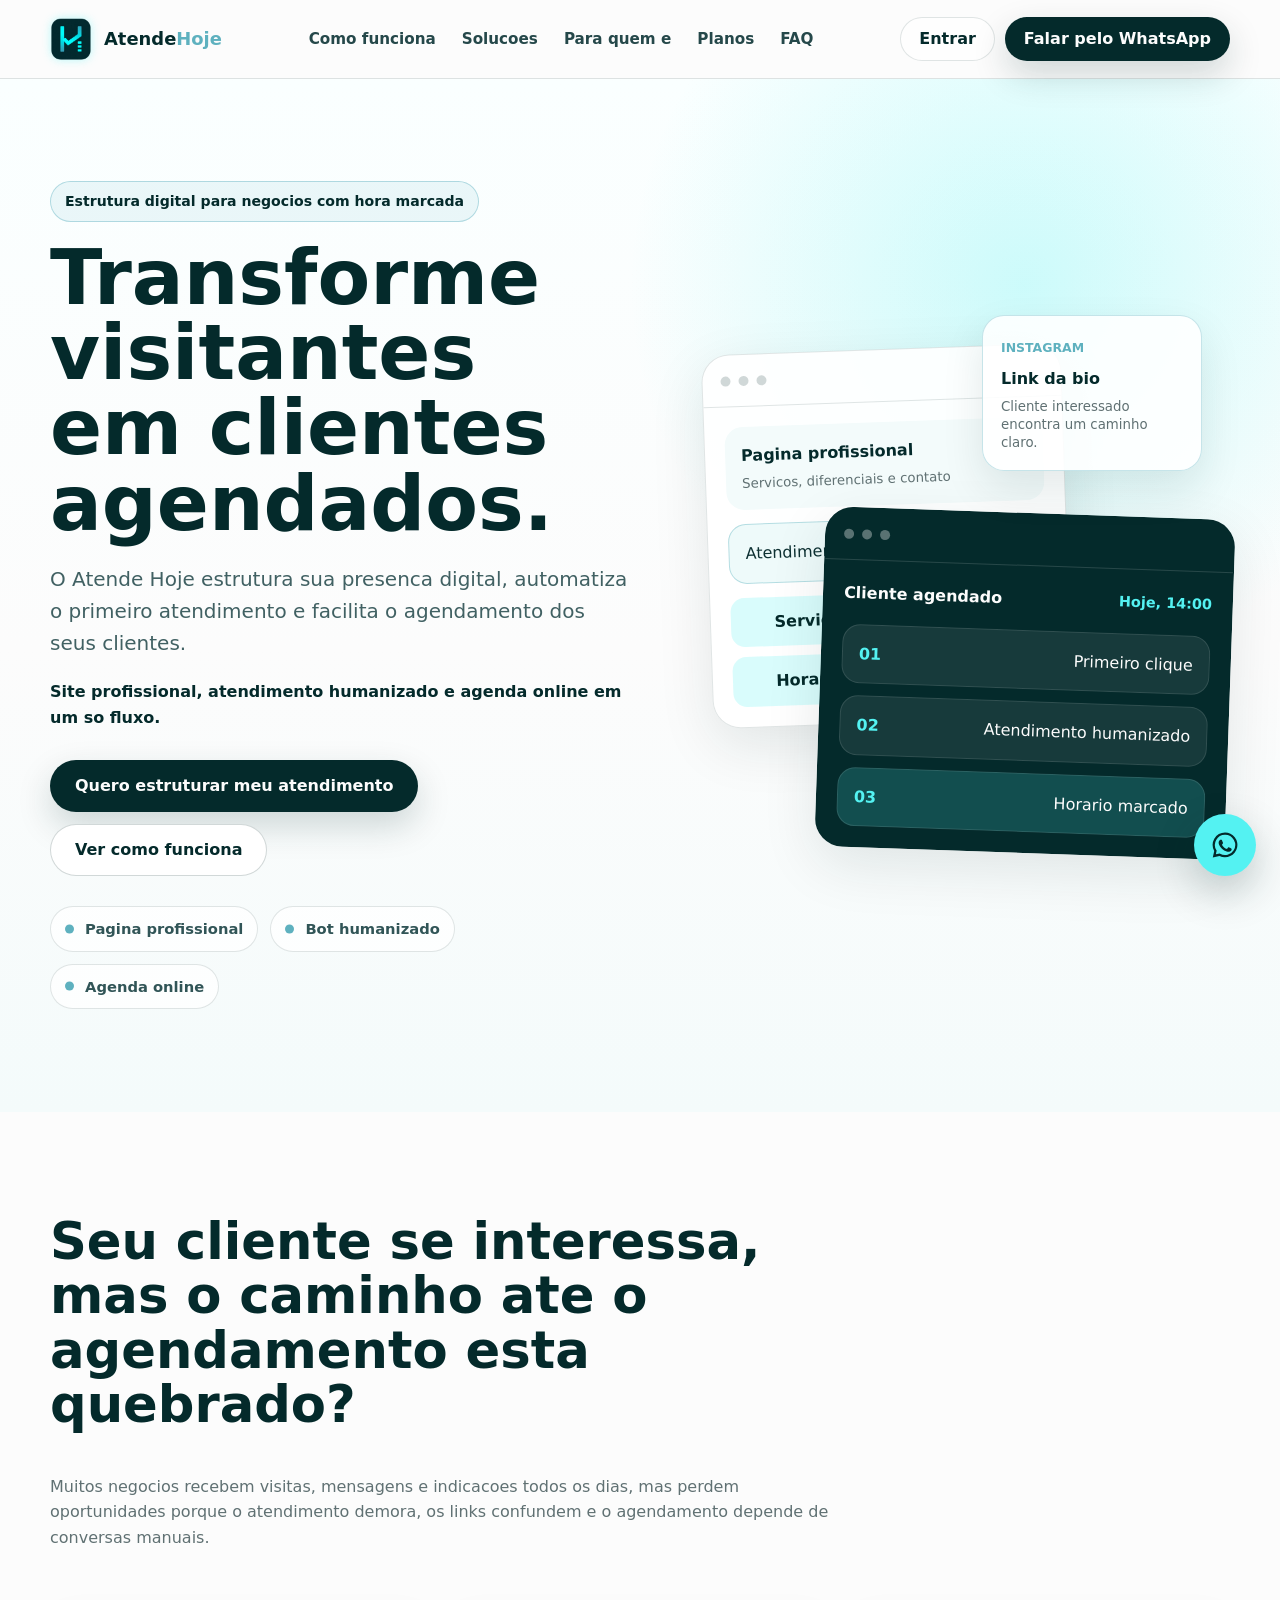
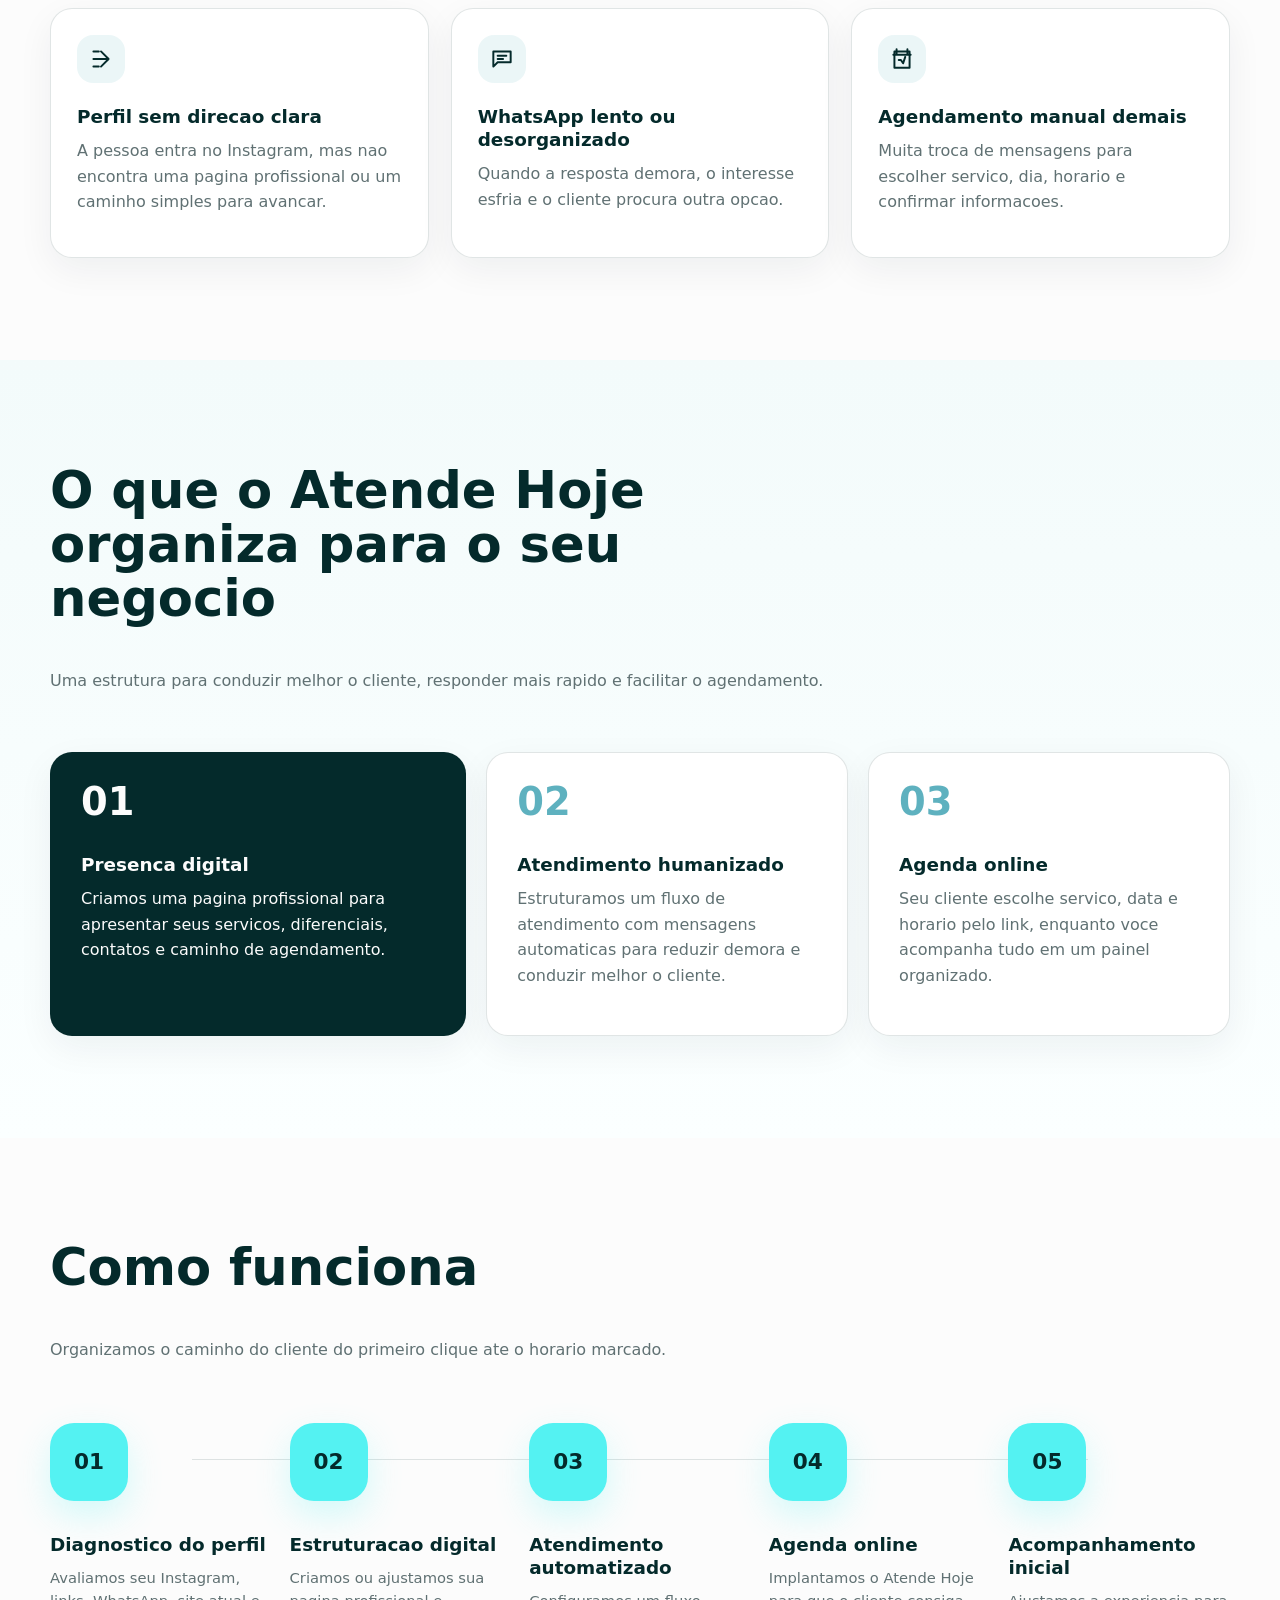
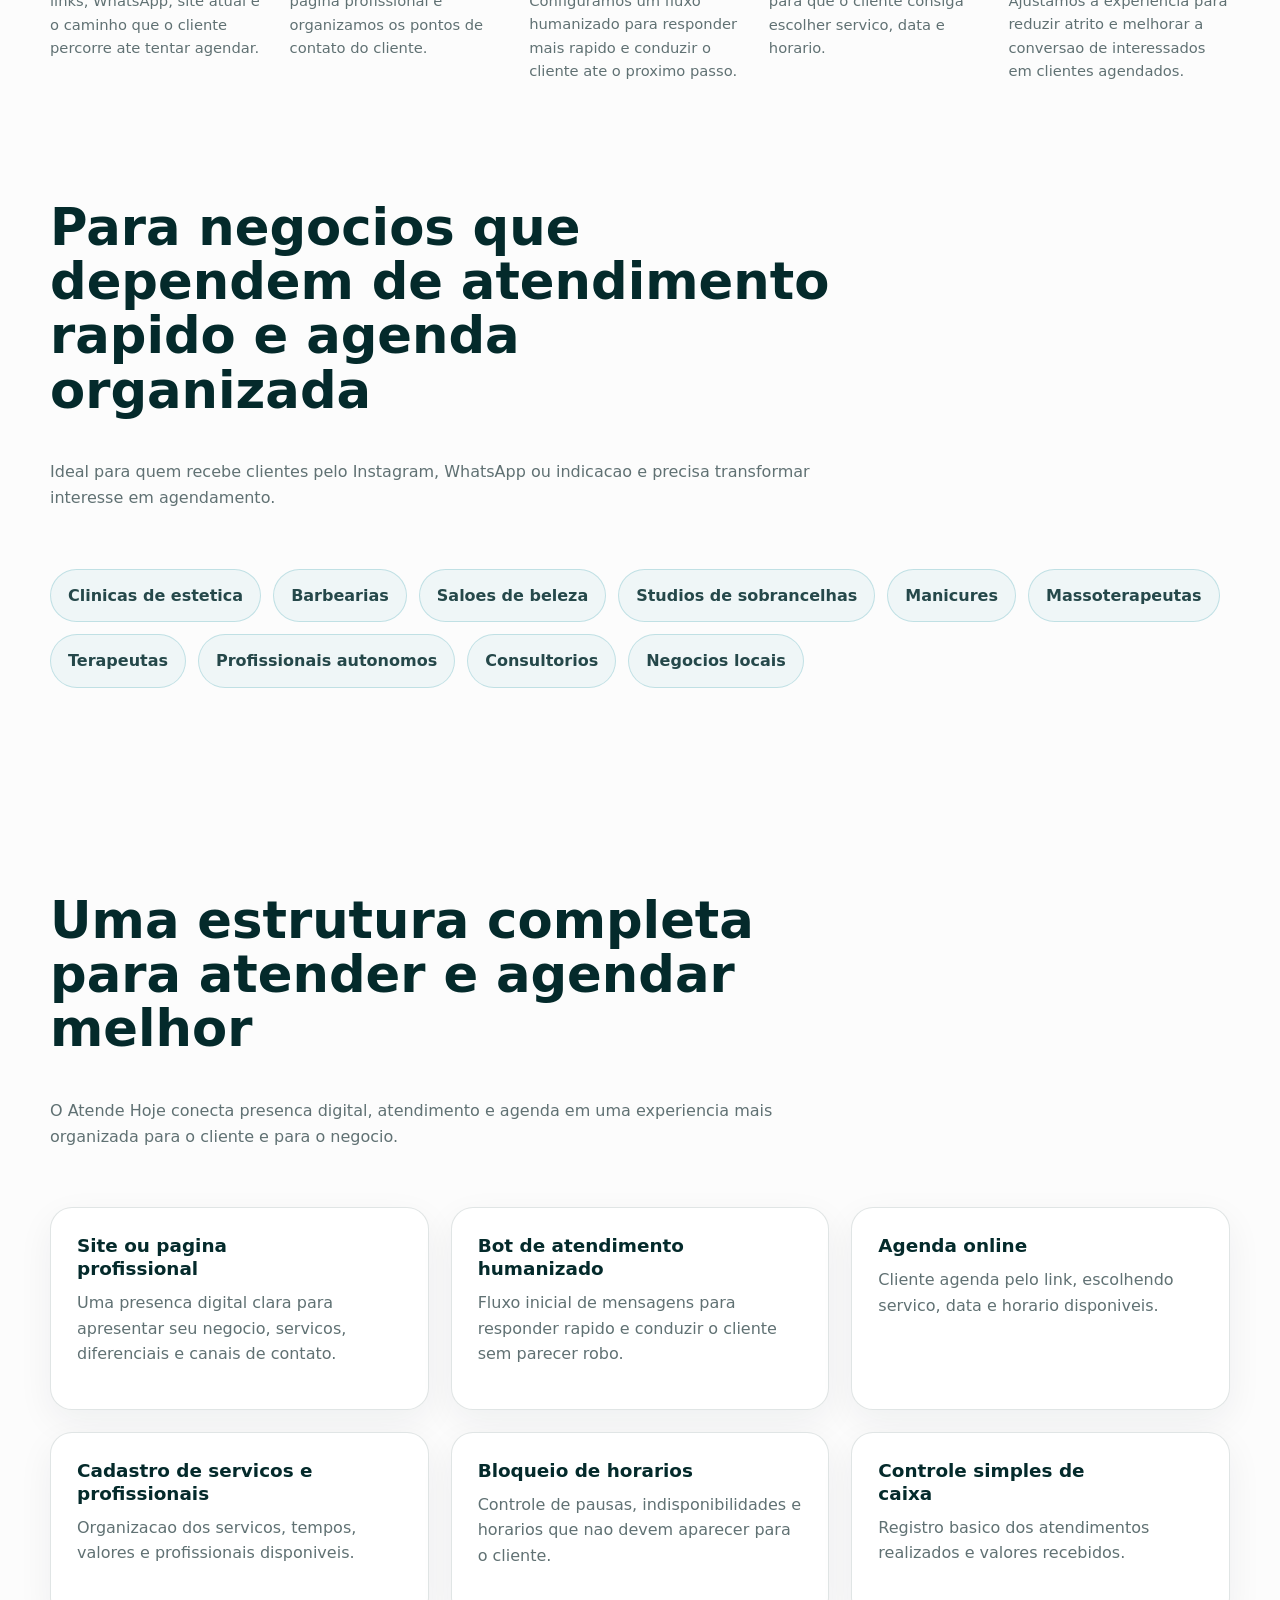
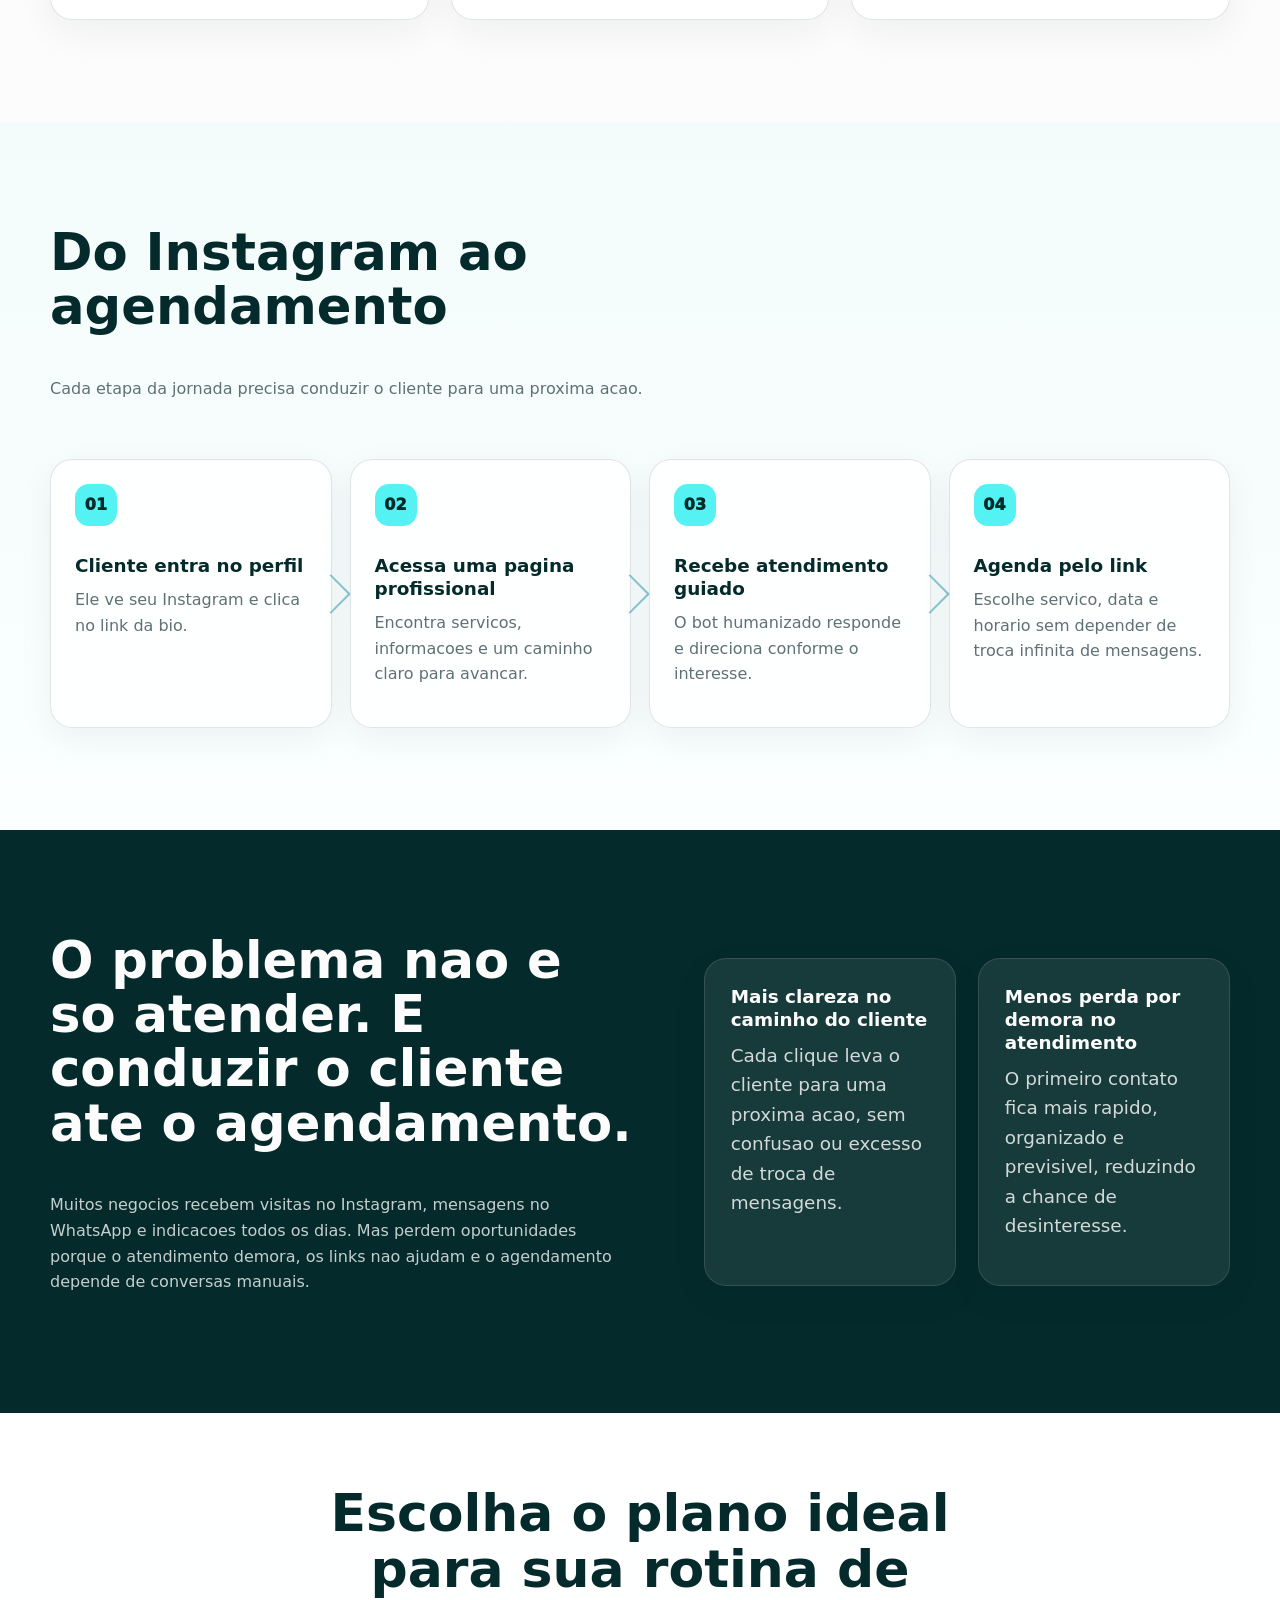
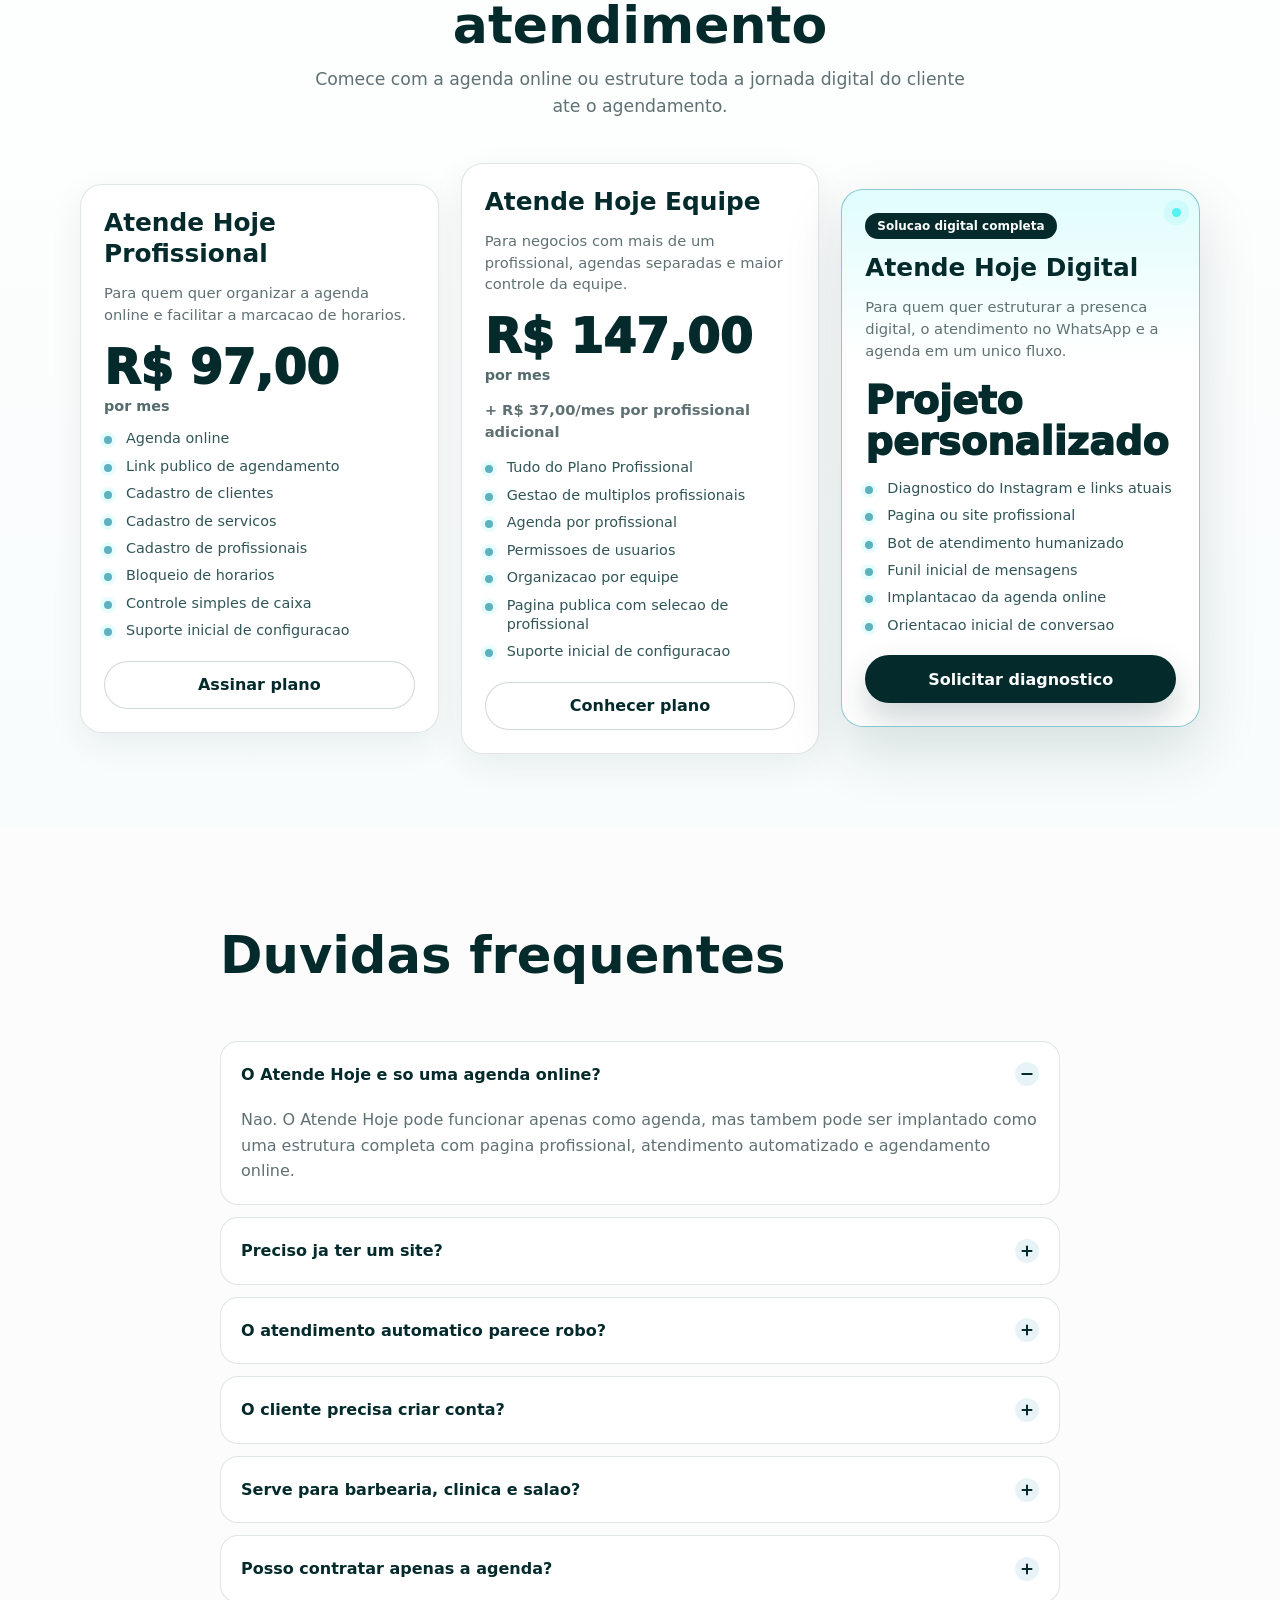
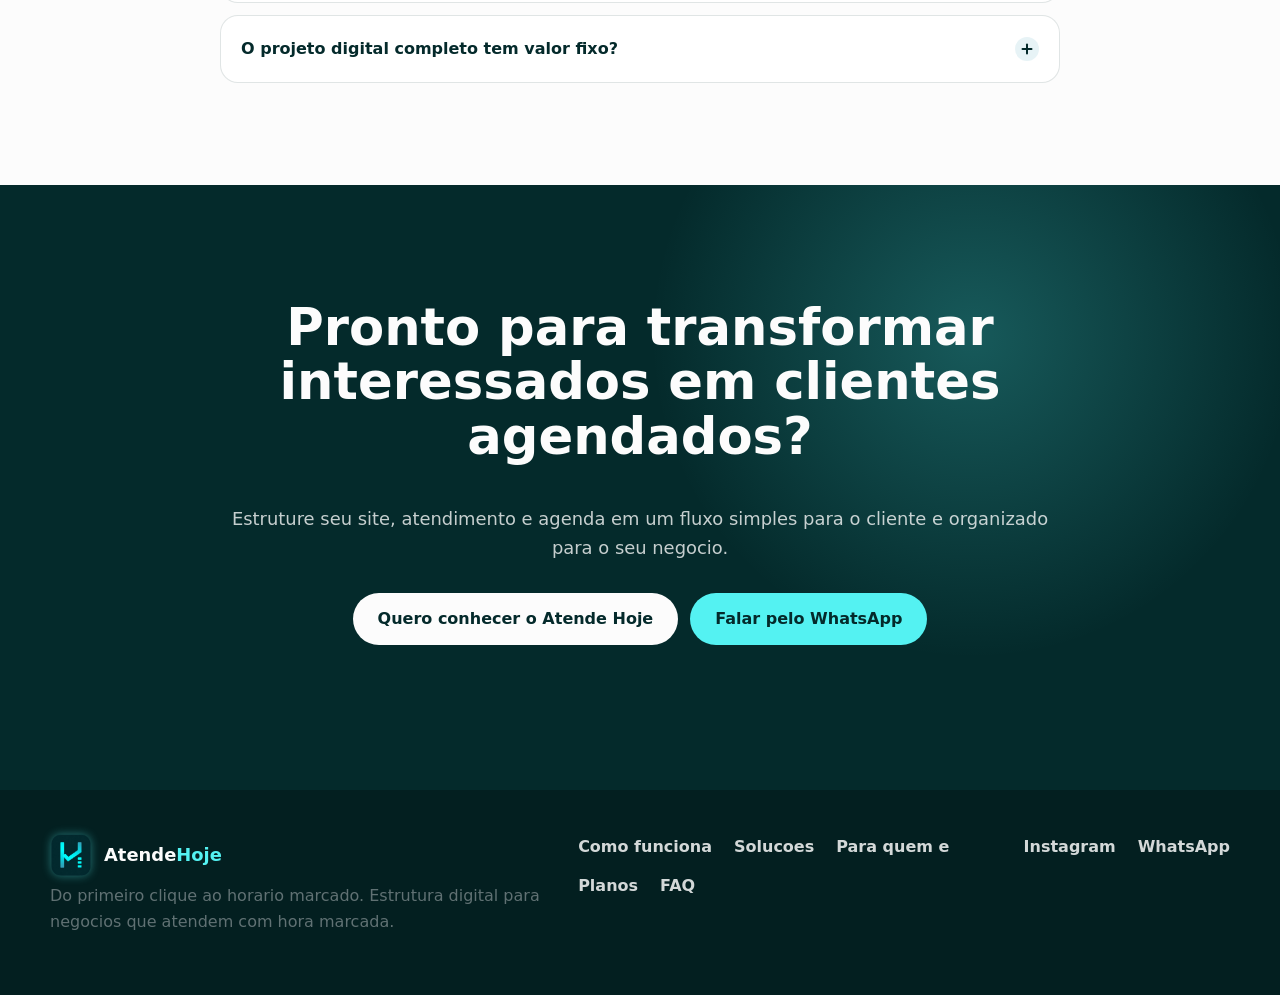
==== commit f6caa152: "upgrade" ====
--- a/index.html
+++ b/index.html
@@ -3,15 +3,15 @@
 <head>
   <meta charset="UTF-8">
   <meta name="viewport" content="width=device-width, initial-scale=1.0">
-  <title>Atende Hoje | Agenda online para negócios com hora marcada</title>
-  <meta name="description" content="Sistema de agendamento online para clínicas, barbearias, salões e profissionais que atendem com hora marcada.">
+  <title>Atende Hoje | Do primeiro clique ao horario marcado</title>
+  <meta name="description" content="Estrutura digital para negocios que atendem com hora marcada. Site profissional, atendimento humanizado e agenda online para transformar interessados em clientes agendados.">
   <link rel="icon" type="image/png" href="assets/logo-atende-hoje.png">
   <link rel="apple-touch-icon" href="assets/logo-atende-hoje.png">
   <link rel="stylesheet" href="landing.css">
 </head>
 <body>
   <header class="site-header" id="topo">
-    <nav class="navbar" aria-label="Navegação principal">
+    <nav class="navbar" aria-label="Navegacao principal">
       <a class="brand" href="#topo" aria-label="Atende Hoje">
         <img class="brand-mark" src="assets/logo-atende-hoje.png" alt="" aria-hidden="true">
         <span class="brand-name"><span>Atende</span><span>Hoje</span></span>
@@ -26,14 +26,14 @@
       <div class="nav-panel" id="main-menu">
         <ul class="nav-links">
           <li><a href="#como-funciona">Como funciona</a></li>
-          <li><a href="#beneficios">Benefícios</a></li>
-          <li><a href="#recursos">Recursos</a></li>
+          <li><a href="#solucoes">Solucoes</a></li>
+          <li><a href="#para-quem">Para quem e</a></li>
           <li><a href="#planos">Planos</a></li>
           <li><a href="#faq">FAQ</a></li>
         </ul>
         <div class="nav-actions">
           <a class="btn btn-ghost" href="https://atendehoje.assertare.com.br" target="_blank" rel="noopener">Entrar</a>
-          <a class="btn btn-primary" href="https://wa.me/5534991054225?text=Ol%C3%A1!%20Vim%20pelo%20site%20do%20Atende%20Hoje%20e%20quero%20conhecer%20o%20Plano%20Profissional%20de%20R%24%2097%2Fm%C3%AAs.%20Pode%20me%20passar%20mais%20informa%C3%A7%C3%B5es%3F" target="_blank" rel="noopener noreferrer">Falar pelo WhatsApp</a>
+          <a class="btn btn-primary" href="https://wa.me/5534991054225?text=Ol%C3%A1!%20Vim%20pelo%20site%20do%20Atende%20Hoje%20e%20quero%20entender%20como%20estruturar%20melhor%20o%20atendimento%20e%20o%20agendamento%20do%20meu%20neg%C3%B3cio.%20Pode%20me%20passar%20mais%20informa%C3%A7%C3%B5es%3F" target="_blank" rel="noopener noreferrer">Falar pelo WhatsApp</a>
         </div>
       </div>
     </nav>
@@ -43,23 +43,27 @@
     <section class="hero section">
       <div class="hero-inner">
         <div class="hero-copy reveal">
-          <p class="eyebrow">Agenda online para negócios com hora marcada</p>
-          <h1>Transforme sua agenda em uma experiência profissional.</h1>
-          <p class="hero-text">Clientes agendam pelo link. Você organiza horários, equipe e atendimentos em um só lugar - sem depender de conversas soltas no WhatsApp.</p>
+          <p class="eyebrow">Estrutura digital para negocios com hora marcada</p>
+          <h1>Transforme visitantes em clientes agendados.</h1>
+          <p class="hero-text">O Atende Hoje estrutura sua presenca digital, automatiza o primeiro atendimento e facilita o agendamento dos seus clientes.</p>
+          <p class="hero-support">Site profissional, atendimento humanizado e agenda online em um so fluxo.</p>
           <div class="hero-actions">
-            <!-- TODO: substituir pelo link de checkout da Eduzz -->
-            <a class="btn btn-primary btn-large" href="#">Começar agora</a>
+            <a class="btn btn-primary btn-large" href="https://wa.me/5534991054225?text=Ol%C3%A1!%20Vim%20pelo%20site%20do%20Atende%20Hoje%20e%20quero%20entender%20como%20estruturar%20melhor%20o%20atendimento%20e%20o%20agendamento%20do%20meu%20neg%C3%B3cio.%20Pode%20me%20passar%20mais%20informa%C3%A7%C3%B5es%3F" target="_blank" rel="noopener noreferrer">Quero estruturar meu atendimento</a>
             <a class="btn btn-outline btn-large" href="#como-funciona">Ver como funciona</a>
           </div>
-          <p class="hero-price-note">Organize sua agenda com o Plano Profissional por R$ 97/mês.</p>
-          <ul class="quick-proofs" aria-label="Provas rápidas">
-            <li>Link público de agendamento</li>
-            <li>Agenda por equipe e profissional</li>
-            <li>Controle de horários e atendimentos</li>
+          <ul class="quick-proofs" aria-label="Provas rapidas">
+            <li>Pagina profissional</li>
+            <li>Bot humanizado</li>
+            <li>Agenda online</li>
           </ul>
         </div>
 
-        <div class="hero-visual reveal" aria-label="Mockup do Atende Hoje">
+        <div class="hero-visual reveal" aria-label="Fluxo visual do Atende Hoje">
+          <div class="journey-card journey-card--profile">
+            <span>Instagram</span>
+            <strong>Link da bio</strong>
+            <small>Cliente interessado encontra um caminho claro.</small>
+          </div>
           <div class="mockup-shell public-schedule">
             <div class="mockup-topbar">
               <span></span>
@@ -68,15 +72,15 @@
             </div>
             <div class="mockup-body">
               <div class="mockup-card compact">
-                <strong>Agendar atendimento</strong>
-                <small>Escolha o melhor horário</small>
+                <strong>Pagina profissional</strong>
+                <small>Servicos, diferenciais e contato</small>
               </div>
               <div class="service-row active">
-                <span>Design de sobrancelhas</span>
-                <strong>45 min</strong>
+                <span>Atendimento guiado</span>
+                <strong>WhatsApp</strong>
               </div>
               <div class="calendar-grid" aria-hidden="true">
-                <span>09:00</span><span>10:30</span><span>13:00</span><span>15:30</span>
+                <span>Servico</span><span>Data</span><span>Horario</span><span>Confirmar</span>
               </div>
             </div>
           </div>
@@ -89,20 +93,20 @@
             </div>
             <div class="mockup-body">
               <div class="agenda-header">
-                <strong>Agenda de hoje</strong>
-                <span>8 atendimentos</span>
+                <strong>Cliente agendado</strong>
+                <span>Hoje, 14:00</span>
               </div>
               <div class="appointment">
-                <span class="time">09:00</span>
-                <span>Limpeza de pele</span>
+                <span class="time">01</span>
+                <span>Primeiro clique</span>
               </div>
               <div class="appointment">
-                <span class="time">11:30</span>
-                <span>Corte masculino</span>
+                <span class="time">02</span>
+                <span>Atendimento humanizado</span>
               </div>
               <div class="appointment done">
-                <span class="time">14:00</span>
-                <span>Massoterapia</span>
+                <span class="time">03</span>
+                <span>Horario marcado</span>
               </div>
             </div>
           </div>
@@ -113,50 +117,50 @@
     <section class="section" id="problema">
       <div class="container">
         <div class="section-heading reveal">
-          <h2>Sua agenda ainda depende de troca de mensagens?</h2>
-          <p>O WhatsApp ajuda na conversa, mas não deveria ser o único lugar onde sua agenda acontece.</p>
+          <h2>Seu cliente se interessa, mas o caminho ate o agendamento esta quebrado?</h2>
+          <p>Muitos negocios recebem visitas, mensagens e indicacoes todos os dias, mas perdem oportunidades porque o atendimento demora, os links confundem e o agendamento depende de conversas manuais.</p>
         </div>
         <div class="card-grid three">
           <article class="info-card reveal">
+            <span class="icon-wrap" aria-hidden="true"><svg viewBox="0 0 24 24"><path d="M5 12h14M12 5l7 7-7 7"></path><path d="M5 5h5M5 19h5"></path></svg></span>
+            <h3>Perfil sem direcao clara</h3>
+            <p>A pessoa entra no Instagram, mas nao encontra uma pagina profissional ou um caminho simples para avancar.</p>
+          </article>
+          <article class="info-card reveal">
             <span class="icon-wrap" aria-hidden="true"><svg viewBox="0 0 24 24"><path d="M4 5h16v10H8l-4 4V5z"></path><path d="M8 9h8M8 12h5"></path></svg></span>
-            <h3>Mensagens perdidas</h3>
-            <p>Clientes interessados podem ficar sem resposta enquanto você está atendendo.</p>
+            <h3>WhatsApp lento ou desorganizado</h3>
+            <p>Quando a resposta demora, o interesse esfria e o cliente procura outra opcao.</p>
           </article>
           <article class="info-card reveal">
             <span class="icon-wrap" aria-hidden="true"><svg viewBox="0 0 24 24"><path d="M7 3v4M17 3v4M4 8h16M5 5h14v15H5z"></path><path d="M9 13h2l2 3 2-6"></path></svg></span>
-            <h3>Horários confusos</h3>
-            <p>Sem uma agenda centralizada, fica fácil esquecer, remarcar errado ou criar conflito.</p>
-          </article>
-          <article class="info-card reveal">
-            <span class="icon-wrap" aria-hidden="true"><svg viewBox="0 0 24 24"><path d="M4 19V5M4 19h16"></path><path d="M8 16V9M12 16V6M16 16v-4"></path></svg></span>
-            <h3>Pouca visão da operação</h3>
-            <p>Você não sabe com clareza quantos atendimentos terá no dia, na semana ou no mês.</p>
-          </article>
-        </div>
-      </div>
-    </section>
-
-    <section class="section tinted" id="beneficios">
-      <div class="container">
-        <div class="section-heading reveal">
-          <h2>O que o Atende Hoje faz pelo seu negócio</h2>
-          <p>Uma agenda simples para organizar a rotina e melhorar a experiência do cliente.</p>
+            <h3>Agendamento manual demais</h3>
+            <p>Muita troca de mensagens para escolher servico, dia, horario e confirmar informacoes.</p>
+          </article>
+        </div>
+      </div>
+    </section>
+
+    <section class="section tinted" id="organiza">
+      <div class="container">
+        <div class="section-heading reveal">
+          <h2>O que o Atende Hoje organiza para o seu negocio</h2>
+          <p>Uma estrutura para conduzir melhor o cliente, responder mais rapido e facilitar o agendamento.</p>
         </div>
         <div class="benefit-layout">
           <article class="benefit-card reveal">
             <span>01</span>
-            <h3>Cliente agenda sozinho</h3>
-            <p>Envie um link para o cliente escolher serviço, profissional, data e horário.</p>
+            <h3>Presenca digital</h3>
+            <p>Criamos uma pagina profissional para apresentar seus servicos, diferenciais, contatos e caminho de agendamento.</p>
           </article>
           <article class="benefit-card reveal">
             <span>02</span>
-            <h3>Agenda organizada</h3>
-            <p>Veja os atendimentos do dia, semana e mês em uma visão clara.</p>
+            <h3>Atendimento humanizado</h3>
+            <p>Estruturamos um fluxo de atendimento com mensagens automaticas para reduzir demora e conduzir melhor o cliente.</p>
           </article>
           <article class="benefit-card reveal">
             <span>03</span>
-            <h3>Equipe alinhada</h3>
-            <p>Profissionais e operadores acompanham a rotina sem depender de mensagens soltas.</p>
+            <h3>Agenda online</h3>
+            <p>Seu cliente escolhe servico, data e horario pelo link, enquanto voce acompanha tudo em um painel organizado.</p>
           </article>
         </div>
       </div>
@@ -166,181 +170,127 @@
       <div class="container">
         <div class="section-heading reveal">
           <h2>Como funciona</h2>
-        </div>
-        <div class="timeline">
-          <article class="step reveal">
-            <span>01</span>
-            <h3>Cadastre seus serviços</h3>
-            <p>Defina duração, valor, profissionais e horários disponíveis.</p>
-          </article>
-          <article class="step reveal">
-            <span>02</span>
-            <h3>Compartilhe seu link</h3>
-            <p>O cliente acessa sua página pública de agendamento.</p>
-          </article>
-          <article class="step reveal">
-            <span>03</span>
-            <h3>Receba os agendamentos</h3>
-            <p>Tudo aparece no painel, organizado por data, profissional e status.</p>
-          </article>
-        </div>
-      </div>
-    </section>
-
-    <section class="section audience">
-      <div class="container">
-        <div class="section-heading reveal">
-          <h2>Para quem é o Atende Hoje?</h2>
-          <p>Feito para negócios que vivem de horário marcado.</p>
+          <p>Organizamos o caminho do cliente do primeiro clique ate o horario marcado.</p>
+        </div>
+        <div class="timeline timeline-five">
+          <article class="step reveal"><span>01</span><h3>Diagnostico do perfil</h3><p>Avaliamos seu Instagram, links, WhatsApp, site atual e o caminho que o cliente percorre ate tentar agendar.</p></article>
+          <article class="step reveal"><span>02</span><h3>Estruturacao digital</h3><p>Criamos ou ajustamos sua pagina profissional e organizamos os pontos de contato do cliente.</p></article>
+          <article class="step reveal"><span>03</span><h3>Atendimento automatizado</h3><p>Configuramos um fluxo humanizado para responder mais rapido e conduzir o cliente ate o proximo passo.</p></article>
+          <article class="step reveal"><span>04</span><h3>Agenda online</h3><p>Implantamos o Atende Hoje para que o cliente consiga escolher servico, data e horario.</p></article>
+          <article class="step reveal"><span>05</span><h3>Acompanhamento inicial</h3><p>Ajustamos a experiencia para reduzir atrito e melhorar a conversao de interessados em clientes agendados.</p></article>
+        </div>
+      </div>
+    </section>
+
+    <section class="section audience" id="para-quem">
+      <div class="container">
+        <div class="section-heading reveal">
+          <h2>Para negocios que dependem de atendimento rapido e agenda organizada</h2>
+          <p>Ideal para quem recebe clientes pelo Instagram, WhatsApp ou indicacao e precisa transformar interesse em agendamento.</p>
         </div>
         <div class="chip-grid reveal">
-          <span>Clínicas de estética</span>
+          <span>Clinicas de estetica</span>
           <span>Barbearias</span>
-          <span>Salões de beleza</span>
+          <span>Saloes de beleza</span>
           <span>Studios de sobrancelhas</span>
-          <span>Manicures e nail designers</span>
+          <span>Manicures</span>
           <span>Massoterapeutas</span>
           <span>Terapeutas</span>
-          <span>Profissionais autônomos</span>
-        </div>
-      </div>
-    </section>
-
-    <section class="section" id="recursos">
-      <div class="container">
-        <div class="section-heading reveal">
-          <h2>Recursos que você vai usar no dia a dia</h2>
+          <span>Profissionais autonomos</span>
+          <span>Consultorios</span>
+          <span>Negocios locais</span>
+        </div>
+      </div>
+    </section>
+
+    <section class="section" id="solucoes">
+      <div class="container">
+        <div class="section-heading reveal">
+          <h2>Uma estrutura completa para atender e agendar melhor</h2>
+          <p>O Atende Hoje conecta presenca digital, atendimento e agenda em uma experiencia mais organizada para o cliente e para o negocio.</p>
         </div>
         <div class="feature-grid">
-          <article class="feature-card reveal"><h3>Agenda por dia, semana e mês</h3><p>Visualize seus atendimentos em formato de calendário.</p></article>
-          <article class="feature-card reveal"><h3>Link público de agendamento</h3><p>Seu cliente agenda sem precisar de login.</p></article>
-          <article class="feature-card reveal"><h3>Cadastro de clientes</h3><p>Organize informações e histórico de atendimento.</p></article>
-          <article class="feature-card reveal"><h3>Serviços e profissionais</h3><p>Cadastre duração, valor, equipe e disponibilidade.</p></article>
-          <article class="feature-card reveal"><h3>Bloqueio de horários</h3><p>Trave horários de pausa, ausência ou indisponibilidade.</p></article>
-          <article class="feature-card reveal"><h3>Caixa por atendimento</h3><p>Registre pagamentos e acompanhe os valores recebidos.</p></article>
-        </div>
-      </div>
-    </section>
-
-    <section class="section tinted">
-      <div class="container">
-        <div class="section-heading reveal">
-          <h2>Uma experiência simples para você e para o seu cliente</h2>
-        </div>
-        <div class="demo-grid">
-          <article class="demo-panel reveal">
-            <div class="phone-mockup">
-              <div class="phone-screen">
-                <span class="pill">Página pública</span>
-                <strong>Escolha seu horário</strong>
-                <div class="mini-list"><span></span><span></span><span></span></div>
-                <button type="button">Confirmar</button>
-              </div>
-            </div>
-            <h3>Página pública</h3>
-            <p>O cliente escolhe atendimento, data, horário e confirma os dados.</p>
-          </article>
-          <article class="demo-panel reveal">
-            <div class="desktop-mockup">
-              <div class="desktop-sidebar"></div>
-              <div class="desktop-content">
-                <span></span><span></span><span></span><span></span>
-              </div>
-            </div>
-            <h3>Painel interno</h3>
-            <p>Você acompanha agenda, clientes, serviços, caixa e configurações.</p>
-          </article>
-        </div>
-      </div>
-    </section>
-
-    <section class="section social-proof">
-      <div class="container">
-        <div class="section-heading reveal">
-          <h2>Feito para simplificar a rotina de quem atende com hora marcada</h2>
+          <article class="feature-card reveal"><h3>Site ou pagina profissional</h3><p>Uma presenca digital clara para apresentar seu negocio, servicos, diferenciais e canais de contato.</p></article>
+          <article class="feature-card reveal"><h3>Bot de atendimento humanizado</h3><p>Fluxo inicial de mensagens para responder rapido e conduzir o cliente sem parecer robo.</p></article>
+          <article class="feature-card reveal"><h3>Agenda online</h3><p>Cliente agenda pelo link, escolhendo servico, data e horario disponiveis.</p></article>
+          <article class="feature-card reveal"><h3>Cadastro de servicos e profissionais</h3><p>Organizacao dos servicos, tempos, valores e profissionais disponiveis.</p></article>
+          <article class="feature-card reveal"><h3>Bloqueio de horarios</h3><p>Controle de pausas, indisponibilidades e horarios que nao devem aparecer para o cliente.</p></article>
+          <article class="feature-card reveal"><h3>Controle simples de caixa</h3><p>Registro basico dos atendimentos realizados e valores recebidos.</p></article>
+        </div>
+      </div>
+    </section>
+
+    <section class="section tinted" id="jornada">
+      <div class="container">
+        <div class="section-heading reveal">
+          <h2>Do Instagram ao agendamento</h2>
+          <p>Cada etapa da jornada precisa conduzir o cliente para uma proxima acao.</p>
+        </div>
+        <div class="instagram-flow">
+          <article class="flow-step reveal"><span>01</span><h3>Cliente entra no perfil</h3><p>Ele ve seu Instagram e clica no link da bio.</p></article>
+          <article class="flow-step reveal"><span>02</span><h3>Acessa uma pagina profissional</h3><p>Encontra servicos, informacoes e um caminho claro para avancar.</p></article>
+          <article class="flow-step reveal"><span>03</span><h3>Recebe atendimento guiado</h3><p>O bot humanizado responde e direciona conforme o interesse.</p></article>
+          <article class="flow-step reveal"><span>04</span><h3>Agenda pelo link</h3><p>Escolhe servico, data e horario sem depender de troca infinita de mensagens.</p></article>
+        </div>
+      </div>
+    </section>
+
+    <section class="section authority-section">
+      <div class="container authority-grid">
+        <div class="section-heading reveal">
+          <h2>O problema nao e so atender. E conduzir o cliente ate o agendamento.</h2>
+          <p>Muitos negocios recebem visitas no Instagram, mensagens no WhatsApp e indicacoes todos os dias. Mas perdem oportunidades porque o atendimento demora, os links nao ajudam e o agendamento depende de conversas manuais.</p>
         </div>
         <div class="testimonial-grid">
           <article class="testimonial reveal">
-            <div class="avatar">PE</div>
-            <p>Agora os clientes conseguem agendar sem eu parar o atendimento para responder mensagem.</p>
-            <strong>Profissional de estética</strong>
+            <h3>Mais clareza no caminho do cliente</h3>
+            <p>Cada clique leva o cliente para uma proxima acao, sem confusao ou excesso de troca de mensagens.</p>
           </article>
           <article class="testimonial reveal">
-            <div class="avatar">BB</div>
-            <p>A equipe consegue visualizar melhor os horários e evitar confusão na agenda.</p>
-            <strong>Barbearia</strong>
-          </article>
-        </div>
-      </div>
-    </section>
-
-    <section class="section value-anchor">
-      <div class="container reveal">
-        <p>Um horário perdido pode custar mais que a mensalidade do Atende Hoje.</p>
-        <span>Por R$ 97/mês, você profissionaliza sua agenda e reduz a dependência do WhatsApp.</span>
+            <h3>Menos perda por demora no atendimento</h3>
+            <p>O primeiro contato fica mais rapido, organizado e previsivel, reduzindo a chance de desinteresse.</p>
+          </article>
+        </div>
       </div>
     </section>
 
     <section class="pricing-section" id="planos">
       <div class="container">
         <div class="pricing-header reveal">
-          <h2 class="pricing-title">Escolha o plano ideal para sua <span>rotina de atendimentos</span></h2>
-          <p class="pricing-subtitle">Do profissional autônomo à clínica com equipe, o Atende Hoje organiza seus agendamentos, atendimentos e controle básico da operação.</p>
+          <h2 class="pricing-title">Escolha o plano ideal para sua rotina de atendimento</h2>
+          <p class="pricing-subtitle">Comece com a agenda online ou estruture toda a jornada digital do cliente ate o agendamento.</p>
         </div>
         <div class="pricing-grid">
-          <article class="pricing-card pricing-card--individual reveal">
-            <h3>Profissional</h3>
-            <p>Ideal para quem atende sozinho e quer organizar a agenda com mais praticidade.</p>
-            <div class="pricing-price">R$ 97,00<span>por mês</span></div>
+          <article class="pricing-card reveal">
+            <h3>Atende Hoje Profissional</h3>
+            <p>Para quem quer organizar a agenda online e facilitar a marcacao de horarios.</p>
+            <div class="pricing-price">R$ 97,00<span>por mes</span></div>
             <ul class="pricing-benefits">
-              <li>Agenda online</li>
-              <li>Link público para agendamento</li>
-              <li>Cadastro de clientes</li>
-              <li>Cadastro de serviços</li>
-              <li>Dashboard de atendimentos</li>
-              <li>Controle básico dos atendimentos concluídos</li>
+              <li>Agenda online</li><li>Link publico de agendamento</li><li>Cadastro de clientes</li><li>Cadastro de servicos</li><li>Cadastro de profissionais</li><li>Bloqueio de horarios</li><li>Controle simples de caixa</li><li>Suporte inicial de configuracao</li>
             </ul>
-            <a class="pricing-button pricing-button--secondary" href="https://wa.me/5534991054225?text=Olá!%20Tenho%20interesse%20no%20plano%20Profissional%20do%20Atende%20Hoje%20por%20R%24%2097%2C00%20mensais%20e%20quero%20saber%20mais." target="_blank" rel="noopener noreferrer">Quero o plano individual</a>
+            <a class="pricing-button pricing-button--secondary" href="https://wa.me/5534991054225?text=Ol%C3%A1!%20Vim%20pelo%20site%20do%20Atende%20Hoje%20e%20quero%20conhecer%20o%20plano%20Profissional%20de%20R%24%2097%2Fm%C3%AAs.%20Pode%20me%20passar%20mais%20informa%C3%A7%C3%B5es%3F" target="_blank" rel="noopener noreferrer">Assinar plano</a>
+          </article>
+
+          <article class="pricing-card reveal">
+            <h3>Atende Hoje Equipe</h3>
+            <p>Para negocios com mais de um profissional, agendas separadas e maior controle da equipe.</p>
+            <div class="pricing-price">R$ 147,00<span>por mes</span></div>
+            <p class="pricing-price-note">+ R$ 37,00/mes por profissional adicional</p>
+            <ul class="pricing-benefits">
+              <li>Tudo do Plano Profissional</li><li>Gestao de multiplos profissionais</li><li>Agenda por profissional</li><li>Permissoes de usuarios</li><li>Organizacao por equipe</li><li>Pagina publica com selecao de profissional</li><li>Suporte inicial de configuracao</li>
+            </ul>
+            <a class="pricing-button pricing-button--secondary" href="https://wa.me/5534991054225?text=Ol%C3%A1!%20Vim%20pelo%20site%20do%20Atende%20Hoje%20e%20quero%20entender%20o%20plano%20Equipe%20para%20m%C3%BAltiplos%20profissionais.%20Pode%20me%20passar%20mais%20informa%C3%A7%C3%B5es%3F" target="_blank" rel="noopener noreferrer">Conhecer plano</a>
           </article>
 
           <article class="pricing-card pricing-card--featured reveal">
-            <span class="pricing-badge">Mais indicado para equipes</span>
-            <h3>Clínicas e Equipes</h3>
-            <p>Ideal para clínicas, salões e empresas que possuem mais de um profissional utilizando a agenda.</p>
-            <div class="pricing-price-row">
-              <div class="pricing-main-price">R$&nbsp;147,00</div>
-              <div class="pricing-extra-badge">
-                <strong>+ R$ 37,00</strong>
-                <span>por profissional</span>
-              </div>
-            </div>
-            <p class="pricing-price-note">por mês pelo uso do sistema</p>
+            <span class="pricing-badge">Solucao digital completa</span>
+            <h3>Atende Hoje Digital</h3>
+            <p>Para quem quer estruturar a presenca digital, o atendimento no WhatsApp e a agenda em um unico fluxo.</p>
+            <div class="pricing-price custom-price">Projeto personalizado</div>
             <ul class="pricing-benefits">
-              <li>Agenda por profissional</li>
-              <li>Link público para agendamento</li>
-              <li>Dashboard de atendimentos da equipe</li>
-              <li>Cadastro de clientes</li>
-              <li>Cadastro de serviços</li>
-              <li>Controle de atendimentos concluídos</li>
-              <li>Caixa básico por atendimentos realizados</li>
-              <li>Organização para clínicas, salões e equipes</li>
+              <li>Diagnostico do Instagram e links atuais</li><li>Pagina ou site profissional</li><li>Bot de atendimento humanizado</li><li>Funil inicial de mensagens</li><li>Implantacao da agenda online</li><li>Orientacao inicial de conversao</li>
             </ul>
-            <a class="pricing-button" href="https://wa.me/5534991054225?text=Olá!%20Tenho%20interesse%20no%20plano%20para%20Clínicas%20e%20Equipes%20do%20Atende%20Hoje.%20Quero%20entender%20a%20condição%20para%20usar%20o%20sistema%20por%20R%24%20147%2C00%20mensais%20%2B%20R%24%2037%2C00%20por%20profissional%20cadastrado." target="_blank" rel="noopener noreferrer">Quero para minha equipe</a>
-          </article>
-
-          <article class="pricing-card pricing-card--disabled reveal" aria-label="Plano em breve">
-            <div class="pricing-card-content">
-              <span class="pricing-badge muted">Expansão</span>
-              <h3>Avançado</h3>
-              <p>Para operações que desejam automações, relatórios e integrações futuras.</p>
-              <strong class="pricing-price">Sob consulta<span>em breve</span></strong>
-              <ul class="pricing-benefits">
-                <li>Automações inteligentes</li>
-                <li>Relatórios gerenciais</li>
-                <li>Integrações avançadas</li>
-              </ul>
-            </div>
-            <div class="pricing-overlay"><span>Em breve</span></div>
+            <a class="pricing-button" href="https://wa.me/5534991054225?text=Ol%C3%A1!%20Vim%20pelo%20site%20do%20Atende%20Hoje%20e%20quero%20solicitar%20um%20diagn%C3%B3stico%20para%20estruturar%20meu%20site%2C%20atendimento%20e%20agenda.%20Pode%20me%20ajudar%3F" target="_blank" rel="noopener noreferrer">Solicitar diagnostico</a>
           </article>
         </div>
       </div>
@@ -349,41 +299,27 @@
     <section class="section faq-section" id="faq">
       <div class="container narrow">
         <div class="section-heading reveal">
-          <h2>Dúvidas frequentes</h2>
+          <h2>Duvidas frequentes</h2>
         </div>
         <div class="faq-list">
-          <article class="faq-item reveal open">
-            <button type="button" aria-expanded="true">Preciso instalar algum aplicativo?<span></span></button>
-            <div class="faq-content"><p>Não. O sistema funciona pelo navegador e pode ser acessado pelo computador ou celular.</p></div>
-          </article>
-          <article class="faq-item reveal">
-            <button type="button" aria-expanded="false">O cliente precisa criar conta?<span></span></button>
-            <div class="faq-content"><p>Não. O cliente agenda pelo link público, sem login.</p></div>
-          </article>
-          <article class="faq-item reveal">
-            <button type="button" aria-expanded="false">Serve para barbearia?<span></span></button>
-            <div class="faq-content"><p>Sim. O Atende Hoje funciona para qualquer negócio que atende com horário marcado.</p></div>
-          </article>
-          <article class="faq-item reveal">
-            <button type="button" aria-expanded="false">Posso bloquear horários?<span></span></button>
-            <div class="faq-content"><p>Sim. Você pode bloquear horários de pausa, ausência ou indisponibilidade.</p></div>
-          </article>
-          <article class="faq-item reveal">
-            <button type="button" aria-expanded="false">Consigo usar com mais de um profissional?<span></span></button>
-            <div class="faq-content"><p>Sim. O sistema permite cadastro de profissionais e organização por agenda.</p></div>
-          </article>
+          <article class="faq-item reveal open"><button type="button" aria-expanded="true">O Atende Hoje e so uma agenda online?<span></span></button><div class="faq-content"><p>Nao. O Atende Hoje pode funcionar apenas como agenda, mas tambem pode ser implantado como uma estrutura completa com pagina profissional, atendimento automatizado e agendamento online.</p></div></article>
+          <article class="faq-item reveal"><button type="button" aria-expanded="false">Preciso ja ter um site?<span></span></button><div class="faq-content"><p>Nao. Podemos estruturar uma pagina profissional para apresentar seu negocio, organizar seus links e direcionar melhor os clientes.</p></div></article>
+          <article class="faq-item reveal"><button type="button" aria-expanded="false">O atendimento automatico parece robo?<span></span></button><div class="faq-content"><p>A proposta e criar um atendimento humanizado, com mensagens claras e naturais, conduzindo o cliente sem perder o tom do negocio.</p></div></article>
+          <article class="faq-item reveal"><button type="button" aria-expanded="false">O cliente precisa criar conta?<span></span></button><div class="faq-content"><p>Nao. O cliente agenda pelo link publico, sem login.</p></div></article>
+          <article class="faq-item reveal"><button type="button" aria-expanded="false">Serve para barbearia, clinica e salao?<span></span></button><div class="faq-content"><p>Sim. A estrutura foi pensada para negocios que atendem com hora marcada e recebem clientes pelo Instagram, WhatsApp ou indicacao.</p></div></article>
+          <article class="faq-item reveal"><button type="button" aria-expanded="false">Posso contratar apenas a agenda?<span></span></button><div class="faq-content"><p>Sim. O plano Atende Hoje Profissional e focado apenas na agenda online, com clientes, servicos, profissionais, horarios e caixa simples.</p></div></article>
+          <article class="faq-item reveal"><button type="button" aria-expanded="false">O projeto digital completo tem valor fixo?<span></span></button><div class="faq-content"><p>Depende da estrutura necessaria. Por isso, o Atende Hoje Digital e tratado como projeto personalizado apos diagnostico inicial.</p></div></article>
         </div>
       </div>
     </section>
 
     <section class="final-cta" id="contato">
       <div class="container reveal">
-        <h2>Pronto para profissionalizar sua agenda?</h2>
-        <p>Comece com o Plano Profissional por R$ 97/mês e ofereça aos seus clientes uma forma mais simples de agendar.</p>
+        <h2>Pronto para transformar interessados em clientes agendados?</h2>
+        <p>Estruture seu site, atendimento e agenda em um fluxo simples para o cliente e organizado para o seu negocio.</p>
         <div class="hero-actions">
-          <!-- TODO: substituir pelo link de checkout da Eduzz -->
-          <a class="btn btn-light btn-large" href="#">Começar agora</a>
-          <a class="btn btn-neon btn-large" href="https://wa.me/5534991054225?text=Ol%C3%A1!%20Vim%20pelo%20site%20do%20Atende%20Hoje%20e%20quero%20conhecer%20o%20Plano%20Profissional%20de%20R%24%2097%2Fm%C3%AAs.%20Pode%20me%20passar%20mais%20informa%C3%A7%C3%B5es%3F" target="_blank" rel="noopener noreferrer">Falar pelo WhatsApp</a>
+          <a class="btn btn-light btn-large" href="https://wa.me/5534991054225?text=Ol%C3%A1!%20Vim%20pelo%20site%20do%20Atende%20Hoje%20e%20quero%20entender%20como%20estruturar%20melhor%20o%20atendimento%20e%20o%20agendamento%20do%20meu%20neg%C3%B3cio.%20Pode%20me%20passar%20mais%20informa%C3%A7%C3%B5es%3F" target="_blank" rel="noopener noreferrer">Quero conhecer o Atende Hoje</a>
+          <a class="btn btn-neon btn-large" href="https://wa.me/5534991054225?text=Ol%C3%A1!%20Vim%20pelo%20site%20do%20Atende%20Hoje%20e%20quero%20entender%20como%20estruturar%20melhor%20o%20atendimento%20e%20o%20agendamento%20do%20meu%20neg%C3%B3cio.%20Pode%20me%20passar%20mais%20informa%C3%A7%C3%B5es%3F" target="_blank" rel="noopener noreferrer">Falar pelo WhatsApp</a>
         </div>
       </div>
     </section>
@@ -396,23 +332,23 @@
           <img class="brand-mark" src="assets/logo-atende-hoje.png" alt="" aria-hidden="true">
           <span class="brand-name"><span>Atende</span><span>Hoje</span></span>
         </a>
-        <p>Agenda online para negócios que vivem de horário marcado.</p>
-      </div>
-      <nav aria-label="Links do rodapé">
+        <p>Do primeiro clique ao horario marcado. Estrutura digital para negocios que atendem com hora marcada.</p>
+      </div>
+      <nav aria-label="Links do rodape">
         <a href="#como-funciona">Como funciona</a>
-        <a href="#recursos">Recursos</a>
+        <a href="#solucoes">Solucoes</a>
+        <a href="#para-quem">Para quem e</a>
         <a href="#planos">Planos</a>
         <a href="#faq">FAQ</a>
-        <a href="#contato">Contato</a>
       </nav>
       <div class="social-links">
         <a href="https://instagram.com/atende.hoje" target="_blank" rel="noopener noreferrer">Instagram</a>
-        <a href="https://wa.me/5534991054225?text=Ol%C3%A1!%20Vim%20pelo%20site%20do%20Atende%20Hoje%20e%20quero%20conhecer%20o%20Plano%20Profissional%20de%20R%24%2097%2Fm%C3%AAs.%20Pode%20me%20passar%20mais%20informa%C3%A7%C3%B5es%3F" target="_blank" rel="noopener noreferrer">WhatsApp</a>
+        <a href="https://wa.me/5534991054225?text=Ol%C3%A1!%20Vim%20pelo%20site%20do%20Atende%20Hoje%20e%20quero%20entender%20como%20estruturar%20melhor%20o%20atendimento%20e%20o%20agendamento%20do%20meu%20neg%C3%B3cio.%20Pode%20me%20passar%20mais%20informa%C3%A7%C3%B5es%3F" target="_blank" rel="noopener noreferrer">WhatsApp</a>
       </div>
     </div>
   </footer>
 
-  <a class="whatsapp-float" href="https://wa.me/5534991054225?text=Ol%C3%A1!%20Vim%20pelo%20site%20do%20Atende%20Hoje%20e%20quero%20conhecer%20o%20Plano%20Profissional%20de%20R%24%2097%2Fm%C3%AAs.%20Pode%20me%20passar%20mais%20informa%C3%A7%C3%B5es%3F" target="_blank" rel="noopener noreferrer" aria-label="Falar pelo WhatsApp">
+  <a class="whatsapp-float" href="https://wa.me/5534991054225?text=Ol%C3%A1!%20Vim%20pelo%20site%20do%20Atende%20Hoje%20e%20quero%20entender%20como%20estruturar%20melhor%20o%20atendimento%20e%20o%20agendamento%20do%20meu%20neg%C3%B3cio.%20Pode%20me%20passar%20mais%20informa%C3%A7%C3%B5es%3F" target="_blank" rel="noopener noreferrer" aria-label="Falar pelo WhatsApp">
     <svg viewBox="0 0 32 32" aria-hidden="true">
       <path d="M16.02 4.2A11.68 11.68 0 0 0 5.86 21.65L4.5 27.8l6.28-1.47A11.68 11.68 0 1 0 16.02 4.2Zm0 2.14a9.54 9.54 0 0 1 8.16 14.5 9.54 9.54 0 0 1-12.82 3.35l-.38-.23-3.58.84.78-3.51-.25-.4A9.54 9.54 0 0 1 16.02 6.34Zm-4.16 4.77c-.2 0-.52.07-.8.38-.27.31-1.05 1.02-1.05 2.5 0 1.47 1.08 2.9 1.23 3.1.15.2 2.1 3.34 5.18 4.55 2.56 1 3.08.8 3.63.75.55-.05 1.78-.73 2.03-1.43.25-.7.25-1.3.18-1.43-.08-.13-.28-.2-.58-.35-.3-.15-1.78-.88-2.05-.98-.28-.1-.48-.15-.68.15-.2.3-.78.98-.95 1.18-.18.2-.35.23-.65.08-.3-.15-1.27-.47-2.42-1.5-.9-.8-1.5-1.78-1.68-2.08-.17-.3-.02-.46.13-.61.13-.13.3-.35.45-.53.15-.18.2-.3.3-.5.1-.2.05-.38-.03-.53-.07-.15-.68-1.64-.93-2.25-.24-.58-.5-.5-.68-.51h-.58Z"></path>
     </svg>
--- a/landing.css
+++ b/landing.css
@@ -301,6 +301,13 @@
   font-size: clamp(1.05rem, 2vw, 1.25rem);
 }
 
+.hero-support {
+  max-width: 620px;
+  margin-bottom: 0;
+  color: var(--evergreen);
+  font-weight: 850;
+}
+
 .hero-actions {
   display: flex;
   flex-wrap: wrap;
@@ -350,6 +357,40 @@
 .hero-visual {
   position: relative;
   min-height: 560px;
+}
+
+.journey-card {
+  position: absolute;
+  z-index: 2;
+  right: 28px;
+  top: 0;
+  width: min(220px, 54vw);
+  padding: 18px;
+  border: 1px solid rgba(94, 177, 191, 0.35);
+  border-radius: 22px;
+  color: var(--evergreen);
+  background: rgba(255, 255, 255, 0.88);
+  box-shadow: 0 18px 42px rgba(4, 42, 43, 0.1);
+}
+
+.journey-card span {
+  display: inline-flex;
+  margin-bottom: 8px;
+  color: var(--pacific);
+  font-size: 0.78rem;
+  font-weight: 900;
+  text-transform: uppercase;
+}
+
+.journey-card strong,
+.journey-card small {
+  display: block;
+}
+
+.journey-card small {
+  margin-top: 6px;
+  color: var(--muted);
+  line-height: 1.35;
 }
 
 .mockup-shell {
@@ -600,6 +641,11 @@
   gap: 28px;
 }
 
+.timeline-five {
+  grid-template-columns: repeat(5, 1fr);
+  gap: 18px;
+}
+
 .timeline::before {
   content: "";
   position: absolute;
@@ -615,6 +661,10 @@
   padding-top: 2px;
 }
 
+.timeline-five .step p {
+  font-size: 0.92rem;
+}
+
 .step span {
   width: 78px;
   height: 78px;
@@ -658,6 +708,53 @@
   max-width: 250px;
 }
 
+.instagram-flow {
+  display: grid;
+  grid-template-columns: repeat(4, 1fr);
+  gap: 18px;
+}
+
+.flow-step {
+  position: relative;
+  min-height: 220px;
+  padding: 24px;
+  border: 1px solid var(--line);
+  border-radius: var(--radius);
+  background: rgba(255, 255, 255, 0.82);
+  box-shadow: 0 12px 36px rgba(4, 42, 43, 0.06);
+}
+
+.flow-step:not(:last-child)::after {
+  content: "";
+  position: absolute;
+  top: 50%;
+  right: -14px;
+  z-index: 2;
+  width: 26px;
+  height: 26px;
+  border-top: 2px solid var(--pacific);
+  border-right: 2px solid var(--pacific);
+  transform: translateY(-50%) rotate(45deg);
+  opacity: 0.72;
+}
+
+.flow-step span {
+  display: inline-flex;
+  width: 42px;
+  height: 42px;
+  margin-bottom: 28px;
+  align-items: center;
+  justify-content: center;
+  border-radius: 14px;
+  color: var(--evergreen);
+  background: var(--neon);
+  font-weight: 950;
+}
+
+.flow-step p {
+  color: var(--muted);
+}
+
 .demo-grid,
 .pricing-grid,
 .testimonial-grid {
@@ -745,21 +842,41 @@
   background: rgba(252, 252, 252, 0.13);
 }
 
-.social-proof {
+.social-proof,
+.authority-section {
   background: var(--evergreen);
 }
 
 .social-proof h2,
-.social-proof .testimonial strong {
+.social-proof .testimonial strong,
+.authority-section h2,
+.authority-section h3 {
   color: var(--white);
 }
 
-.social-proof .testimonial {
+.authority-section .section-heading p {
+  color: rgba(252, 252, 252, 0.78);
+}
+
+.authority-grid {
+  display: grid;
+  grid-template-columns: 1.05fr 0.95fr;
+  gap: clamp(28px, 6vw, 72px);
+  align-items: center;
+}
+
+.authority-grid .section-heading {
+  margin-bottom: 0;
+}
+
+.social-proof .testimonial,
+.authority-section .testimonial {
   border-color: rgba(252, 252, 252, 0.12);
   background: rgba(252, 252, 252, 0.08);
 }
 
-.social-proof .testimonial p {
+.social-proof .testimonial p,
+.authority-section .testimonial p {
   color: rgba(252, 252, 252, 0.82);
   font-size: 1.15rem;
 }
@@ -1000,6 +1117,11 @@
     #ffffff;
   box-shadow: 0 24px 60px rgba(4, 42, 43, 0.14);
   transform: translateY(-8px);
+}
+
+.custom-price {
+  font-size: clamp(1.8rem, 3vw, 2.45rem);
+  line-height: 1.08;
 }
 
 .pricing-card--featured::before {
@@ -1345,10 +1467,19 @@
   .three,
   .benefit-layout,
   .feature-grid,
+  .instagram-flow,
   .demo-grid,
   .pricing-grid,
   .testimonial-grid {
     grid-template-columns: repeat(2, minmax(0, 1fr));
+  }
+
+  .authority-grid {
+    grid-template-columns: 1fr;
+  }
+
+  .flow-step:nth-child(2)::after {
+    display: none;
   }
 
   .pricing-card--featured {
@@ -1445,10 +1576,24 @@
   .three,
   .benefit-layout,
   .feature-grid,
+  .instagram-flow,
   .demo-grid,
   .pricing-grid,
   .testimonial-grid {
     grid-template-columns: 1fr;
+  }
+
+  .journey-card {
+    right: 0;
+    top: 16px;
+  }
+
+  .flow-step {
+    min-height: auto;
+  }
+
+  .flow-step:not(:last-child)::after {
+    display: none;
   }
 
   .pricing-section {
@@ -1515,6 +1660,22 @@
 
   .footer-grid {
     grid-template-columns: 1fr;
+    justify-items: center;
+    text-align: center;
+  }
+
+  .footer-brand {
+    justify-content: center;
+  }
+
+  .site-footer p {
+    margin-right: auto;
+    margin-left: auto;
+  }
+
+  .site-footer nav,
+  .social-links {
+    display: none;
   }
 
   .whatsapp-float {
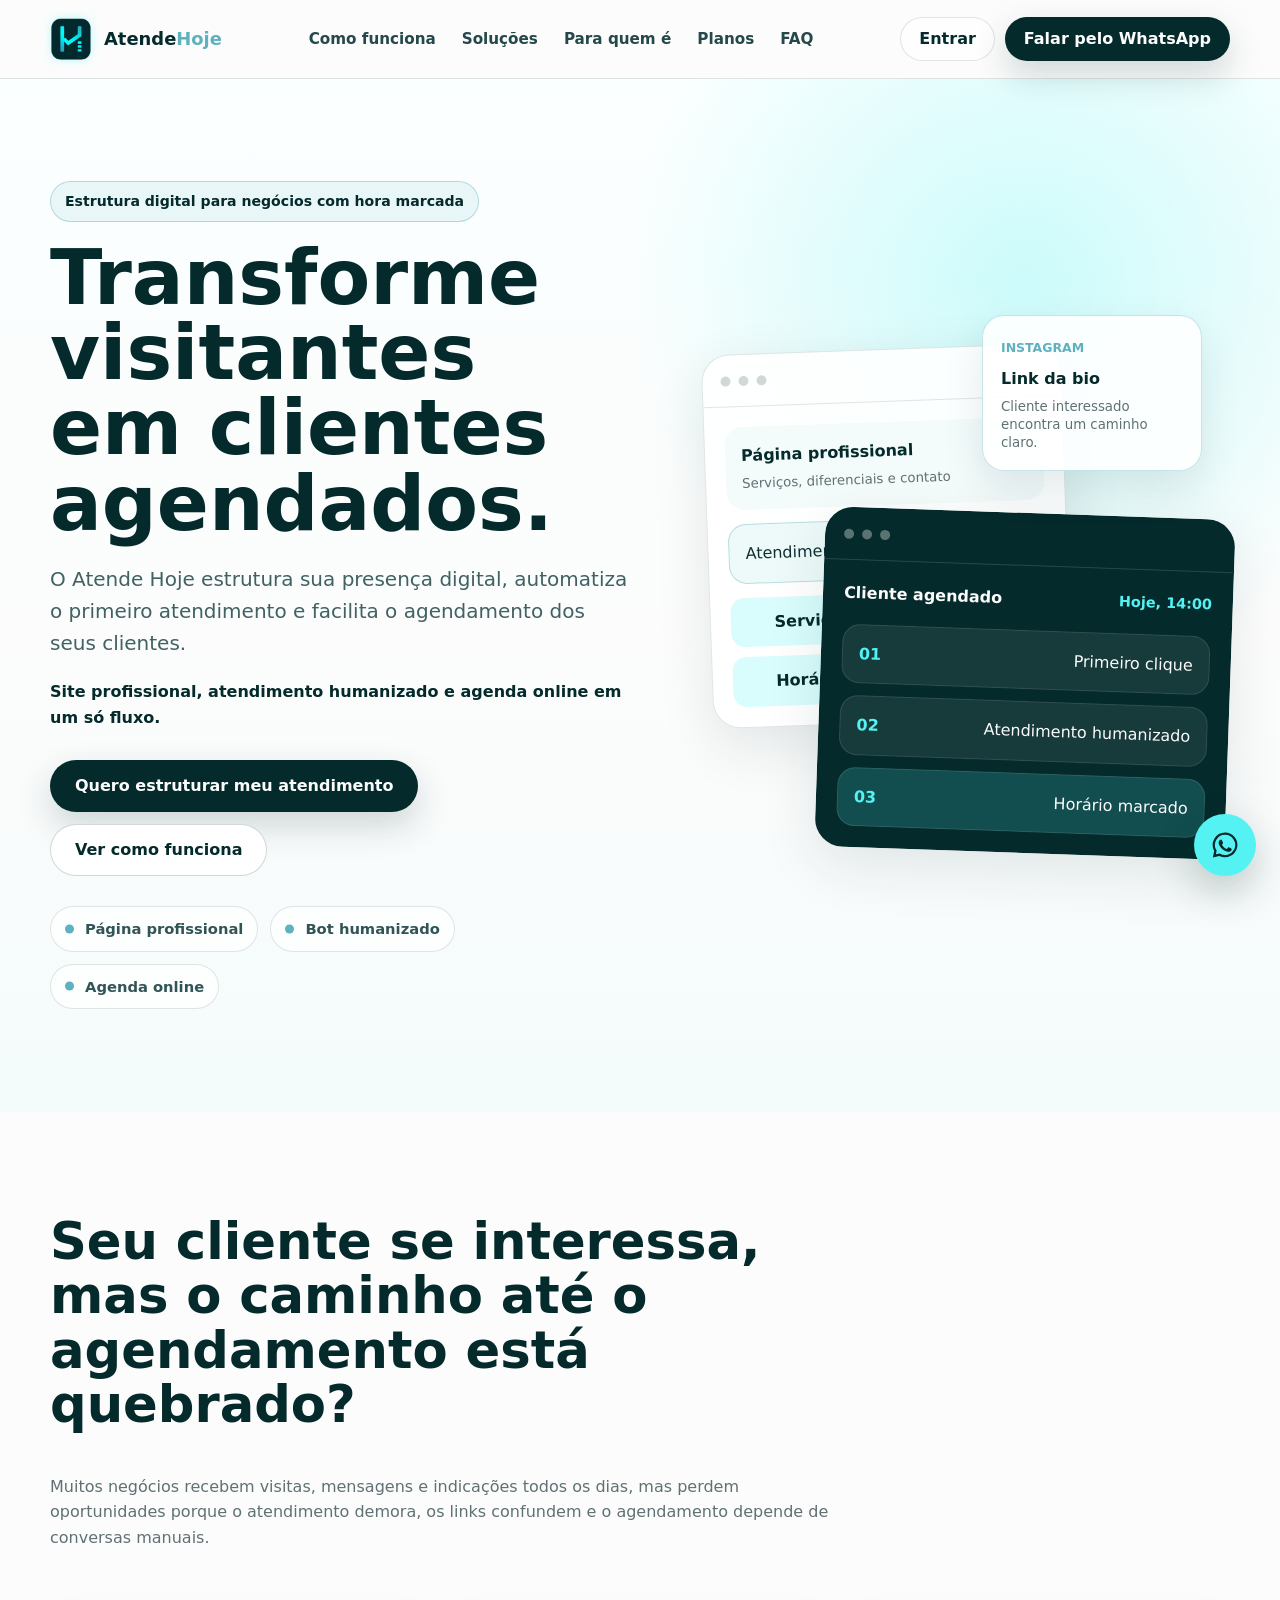
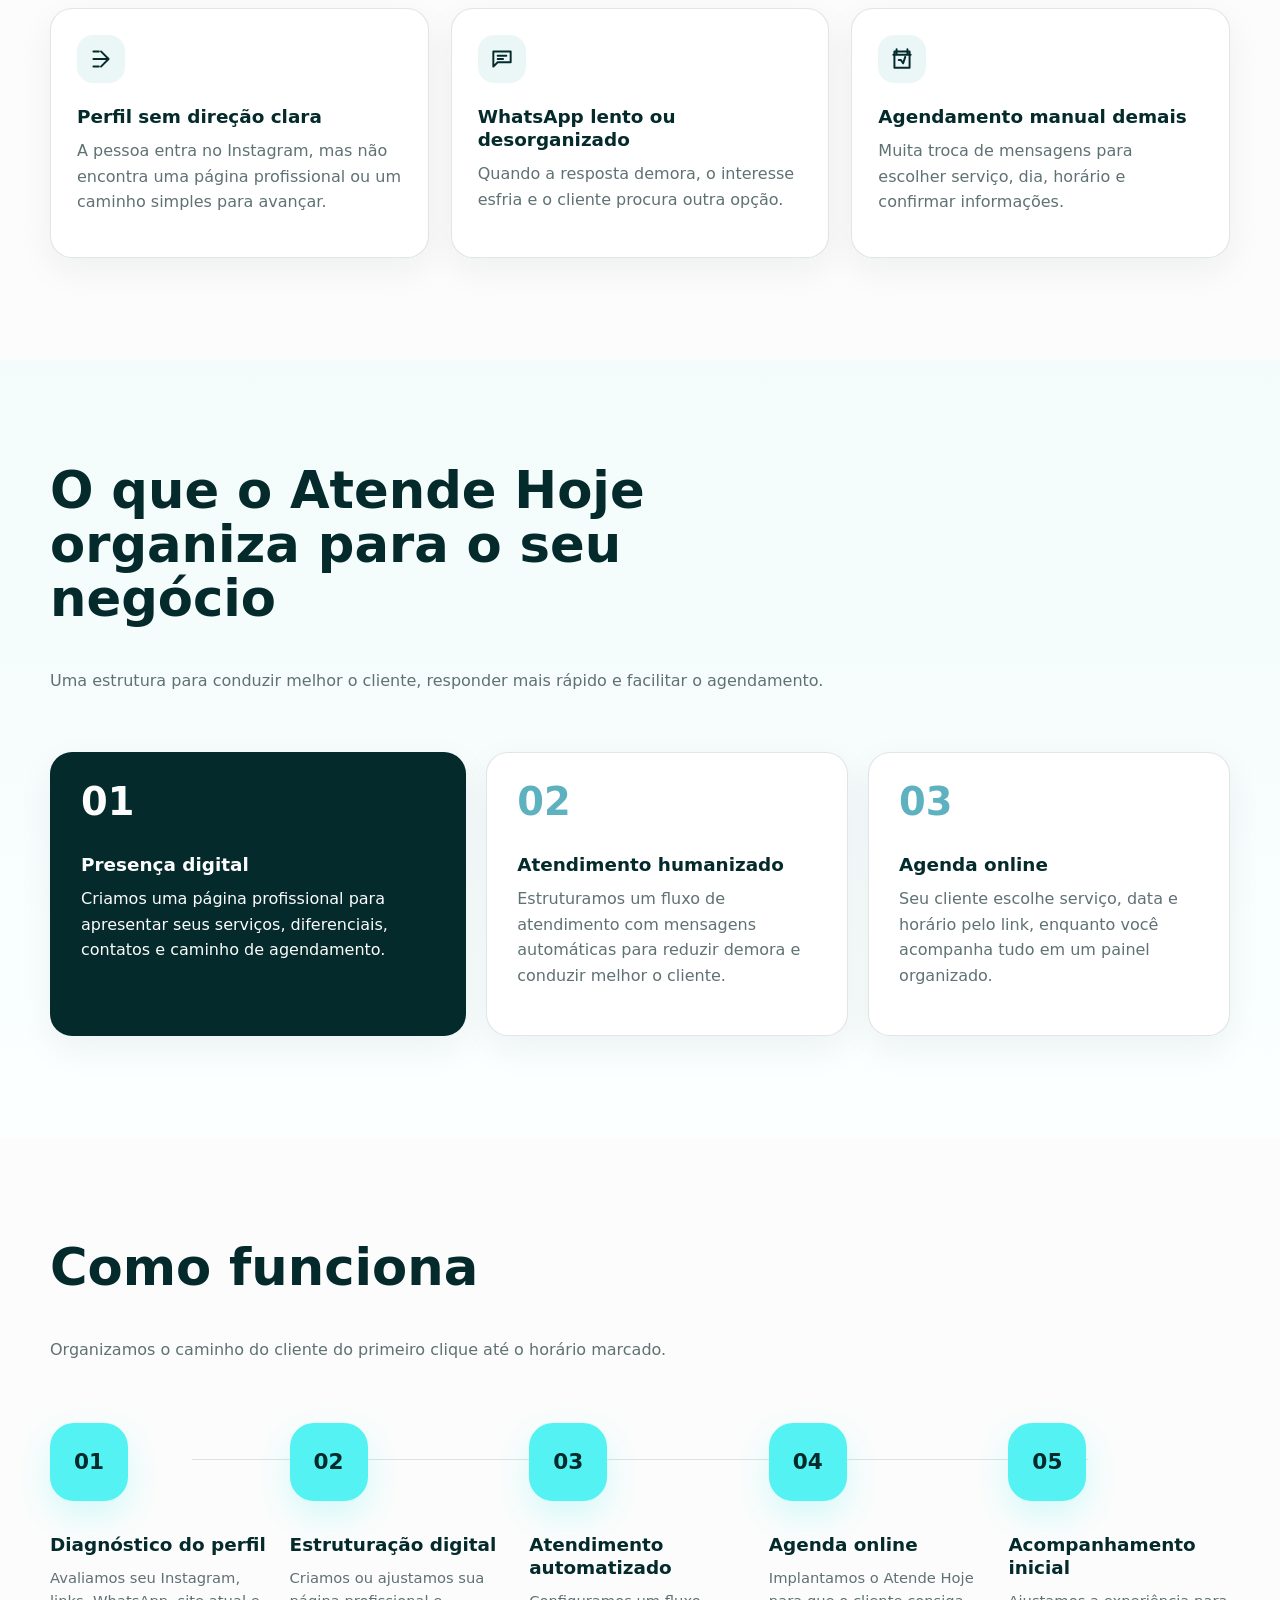
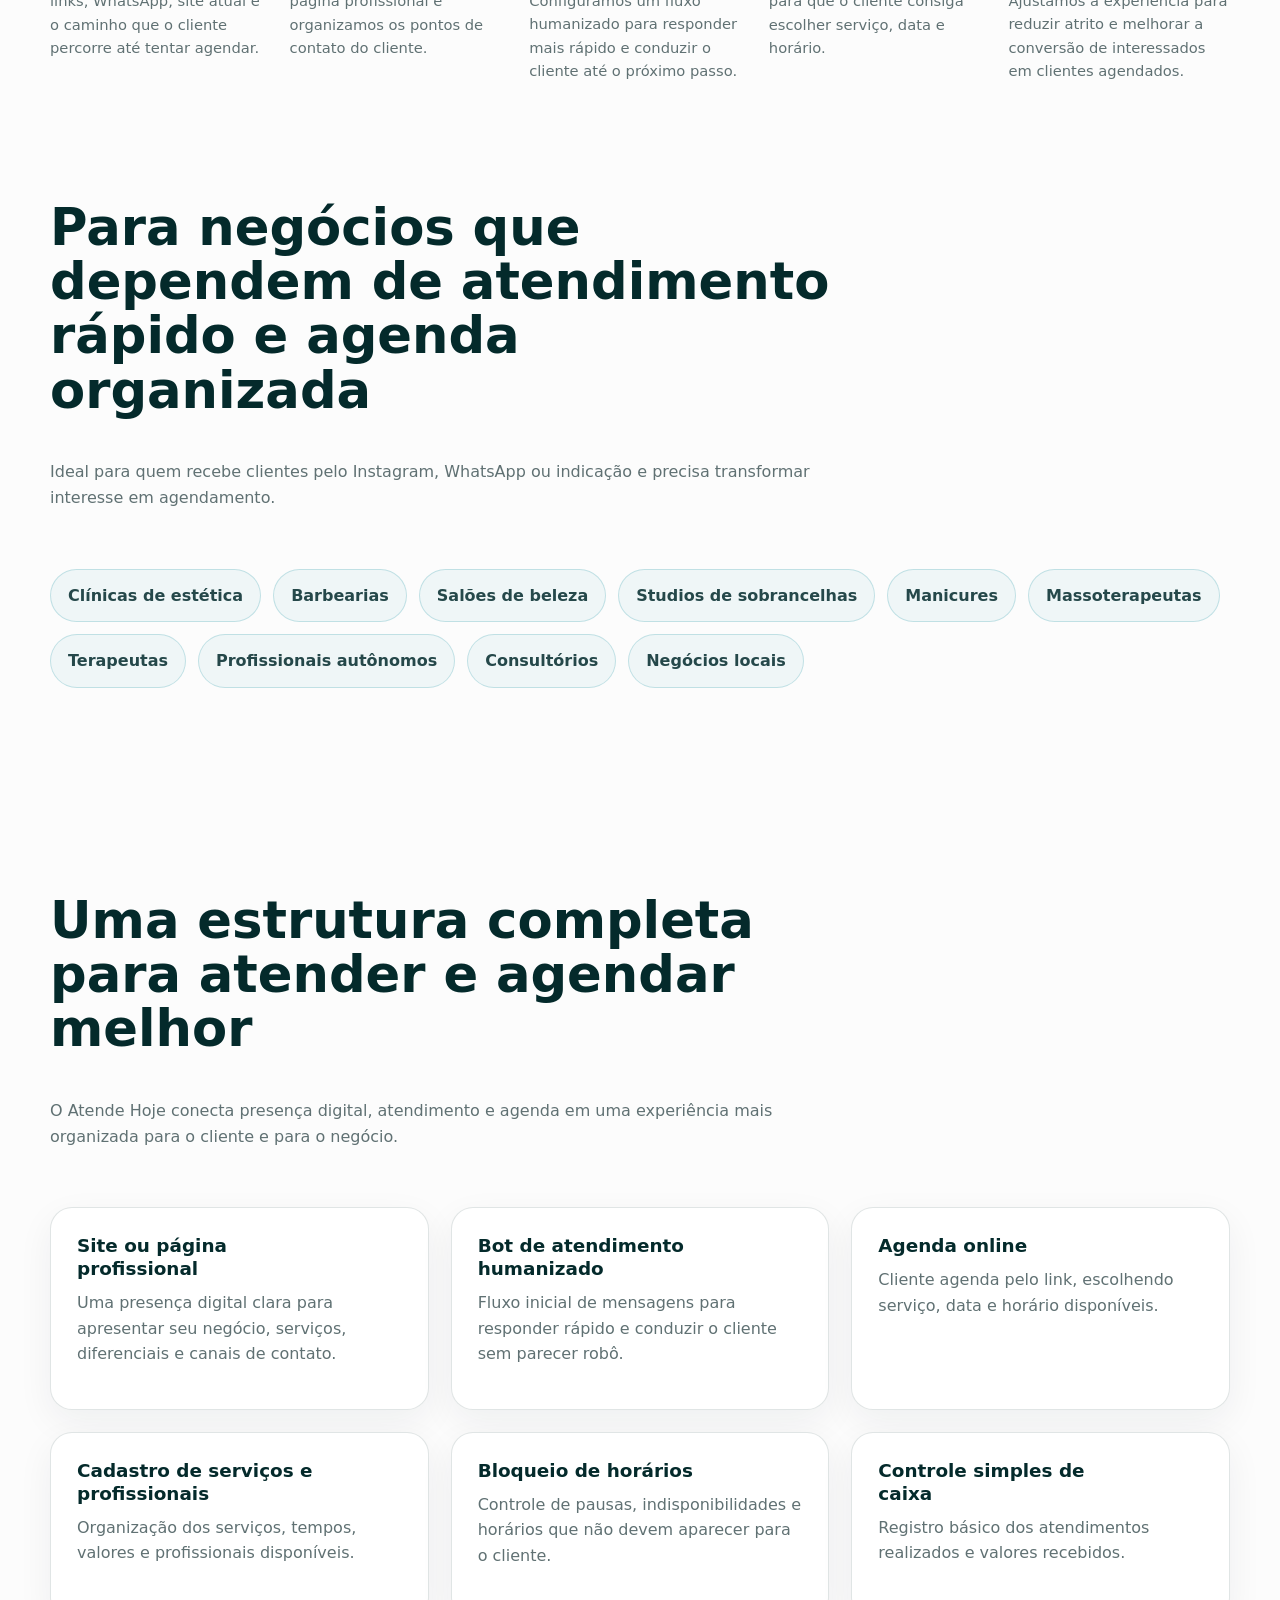
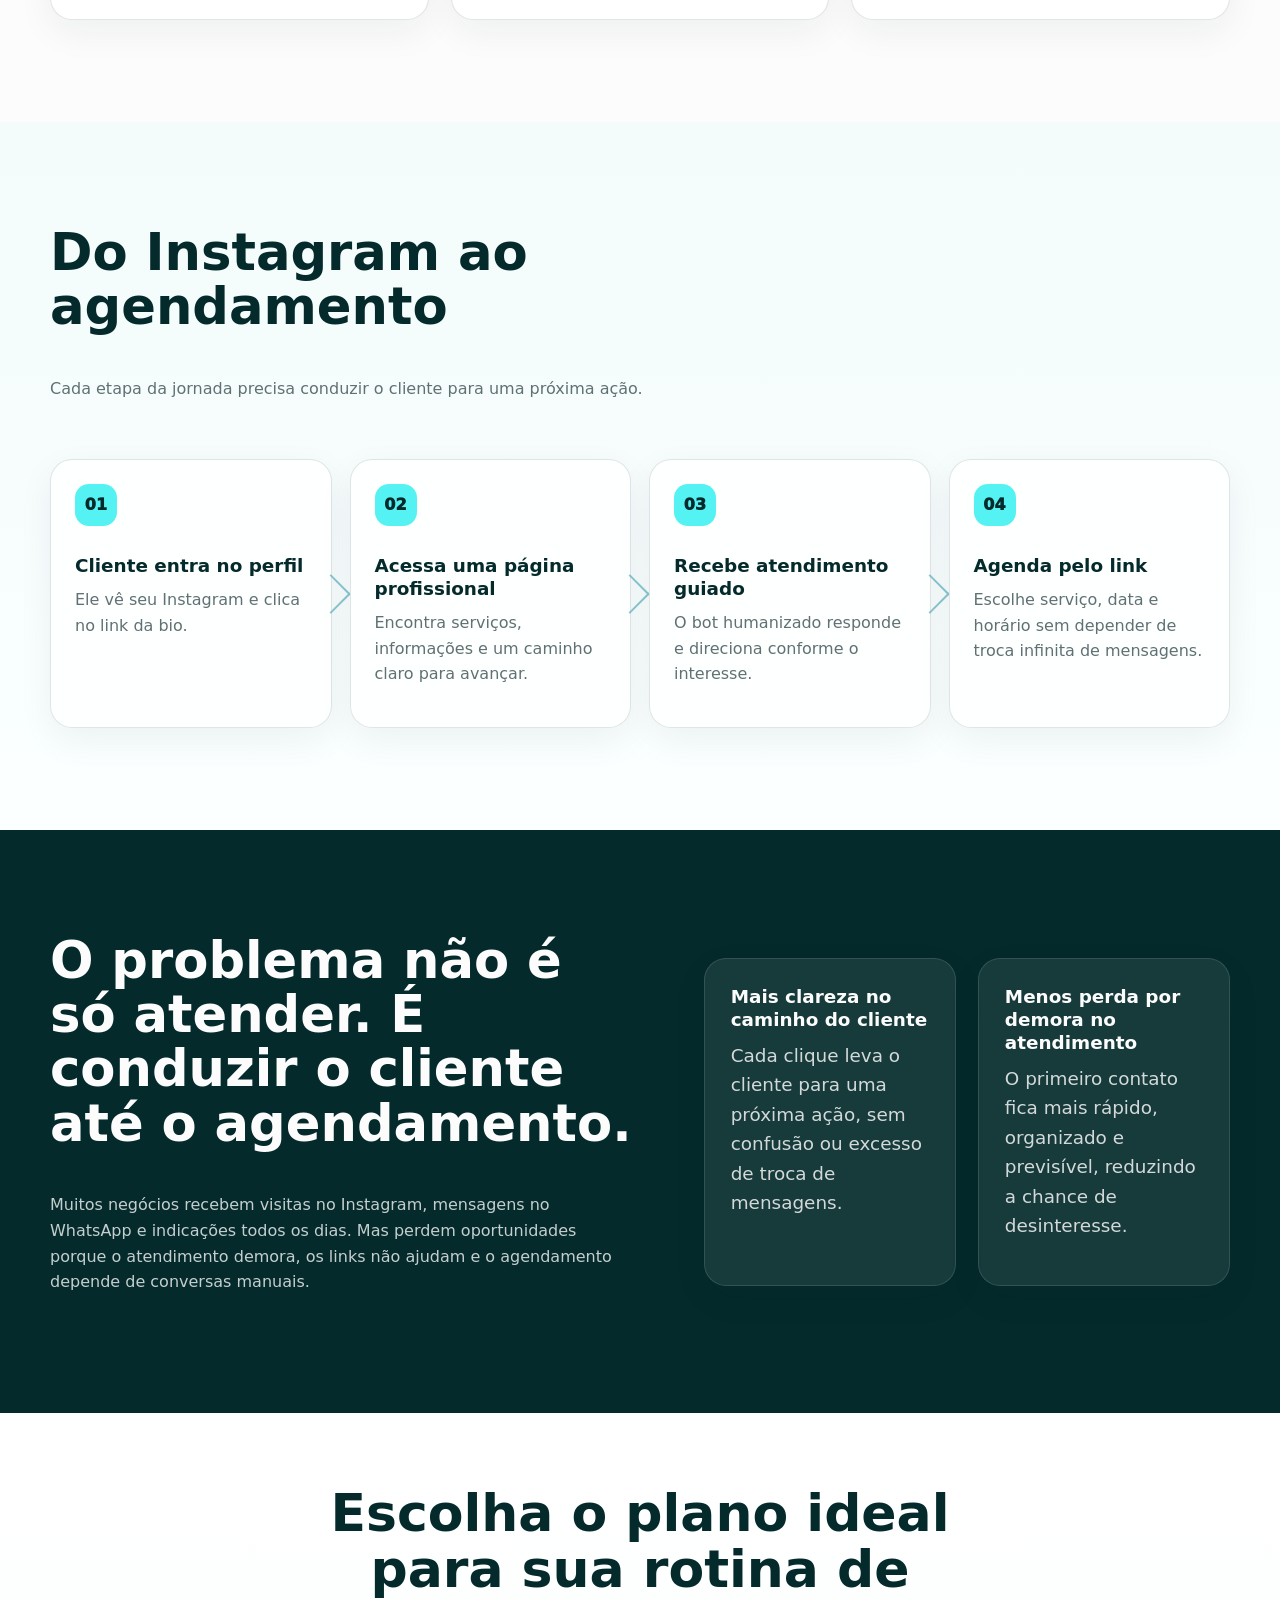
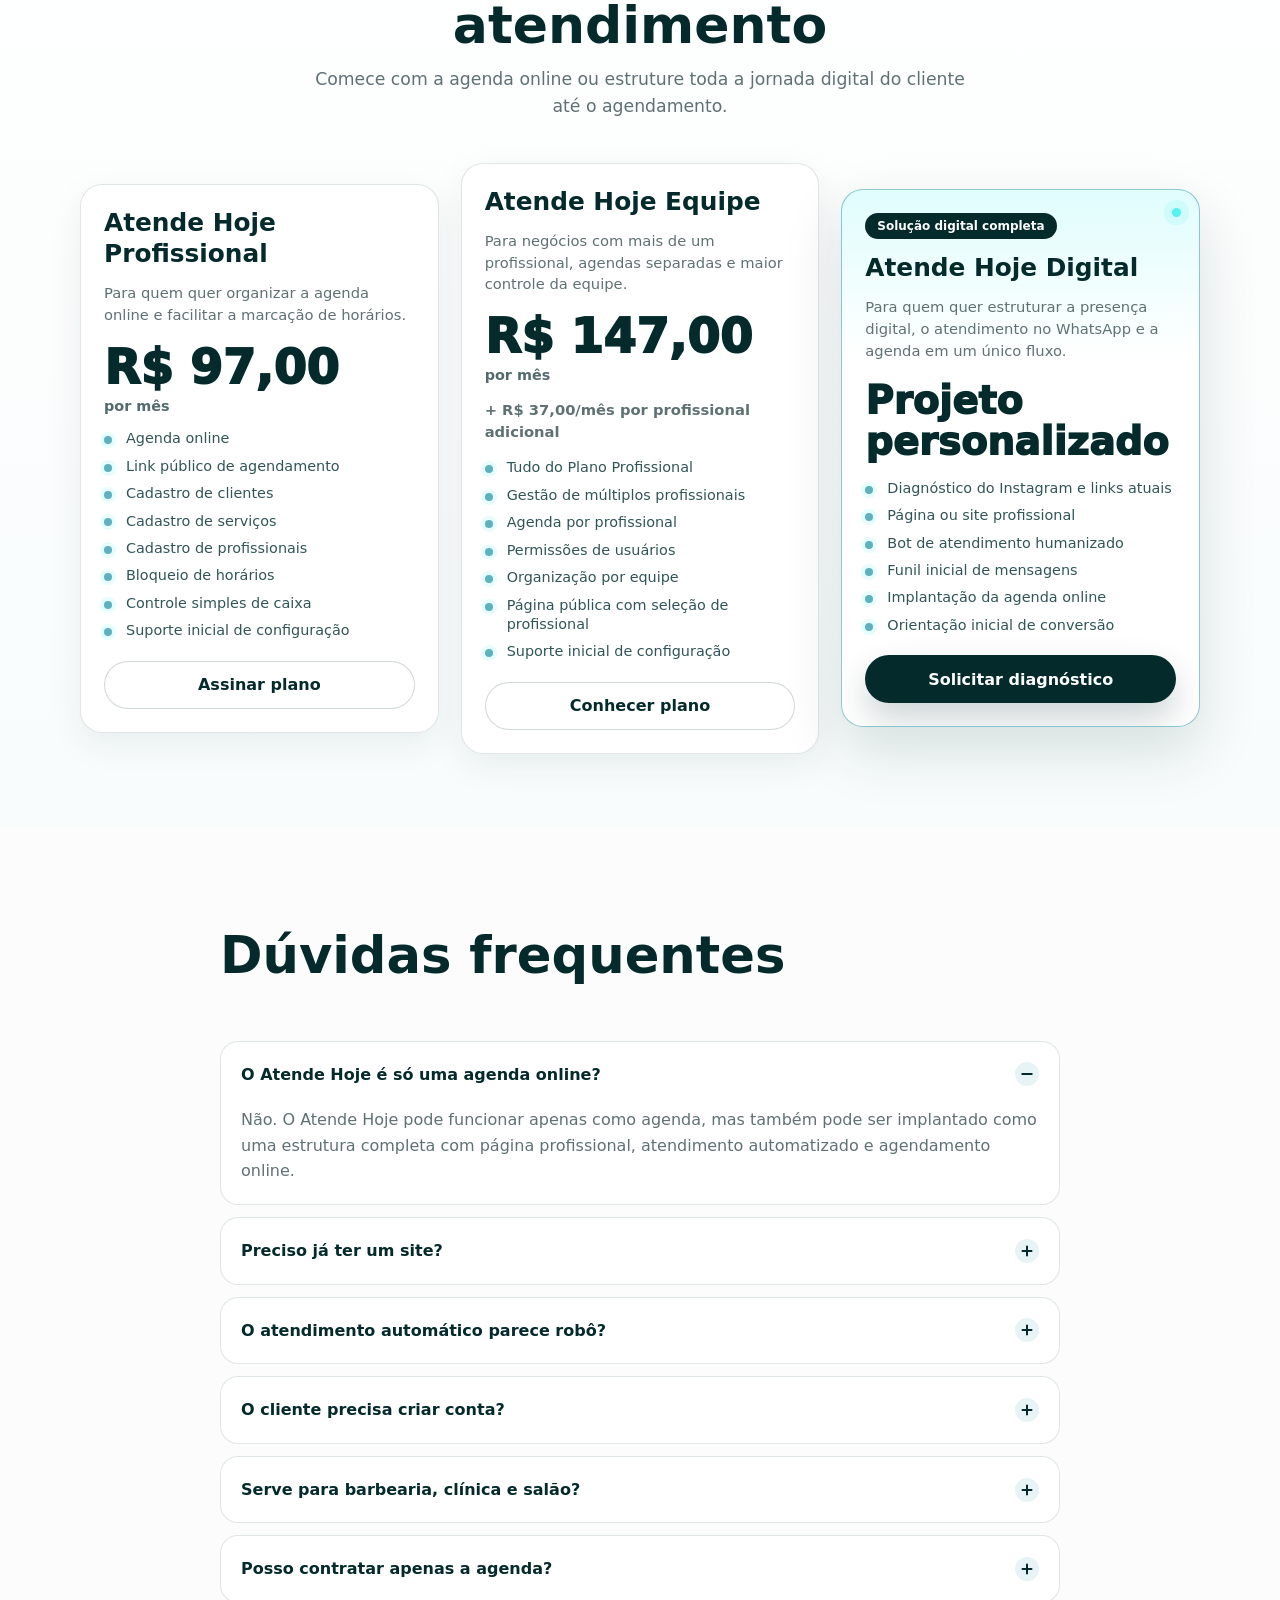
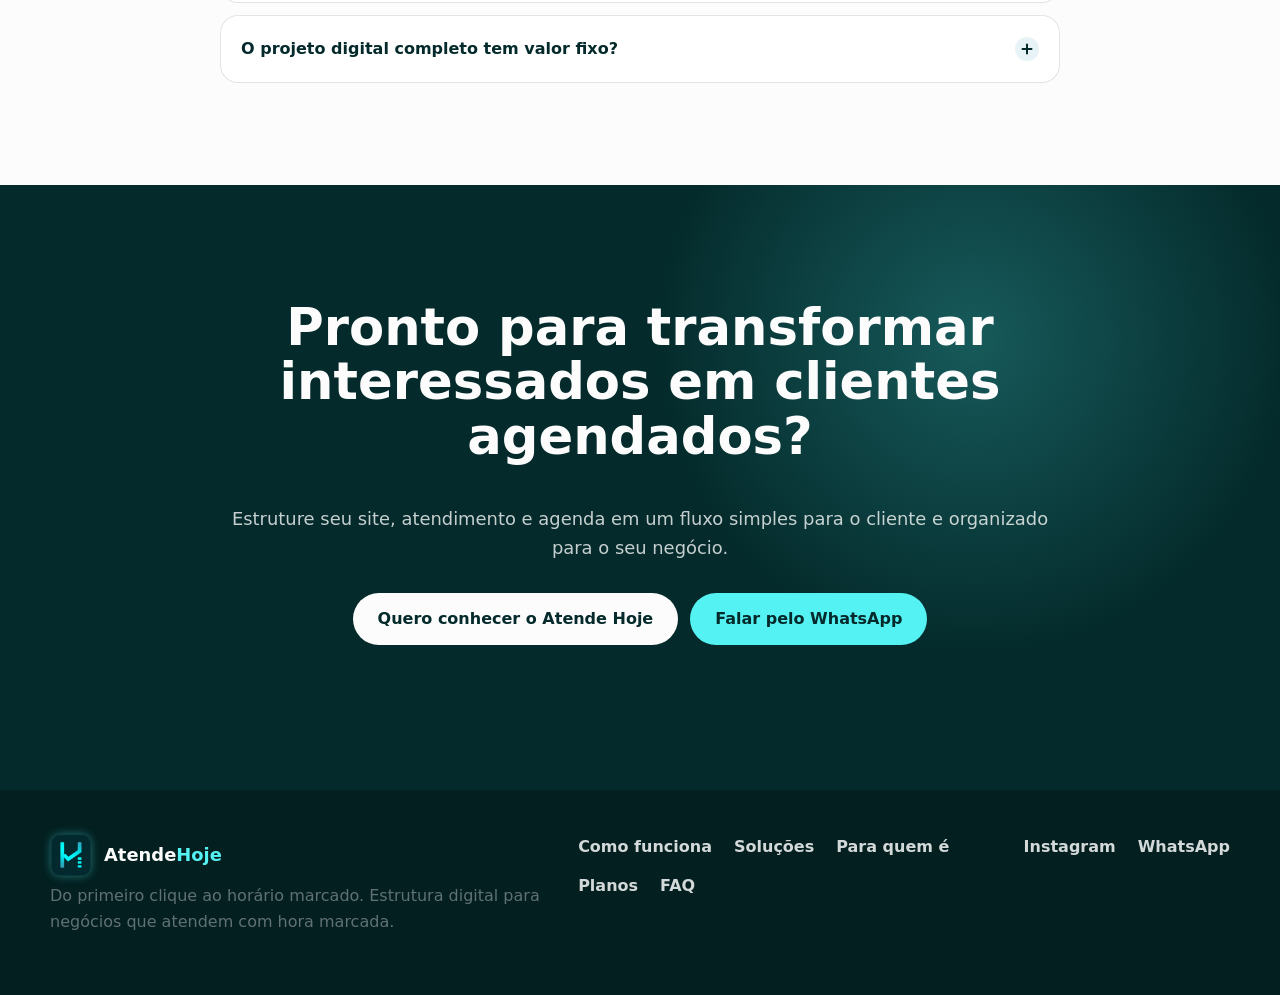
==== commit e7e3e277: "upgrade" ====
--- a/index.html
+++ b/index.html
@@ -3,15 +3,15 @@
 <head>
   <meta charset="UTF-8">
   <meta name="viewport" content="width=device-width, initial-scale=1.0">
-  <title>Atende Hoje | Do primeiro clique ao horario marcado</title>
-  <meta name="description" content="Estrutura digital para negocios que atendem com hora marcada. Site profissional, atendimento humanizado e agenda online para transformar interessados em clientes agendados.">
+  <title>Atende Hoje | Do primeiro clique ao horário marcado</title>
+  <meta name="description" content="Estrutura digital para negócios que atendem com hora marcada. Site profissional, atendimento humanizado e agenda online para transformar interessados em clientes agendados.">
   <link rel="icon" type="image/png" href="assets/logo-atende-hoje.png">
   <link rel="apple-touch-icon" href="assets/logo-atende-hoje.png">
   <link rel="stylesheet" href="landing.css">
 </head>
 <body>
   <header class="site-header" id="topo">
-    <nav class="navbar" aria-label="Navegacao principal">
+    <nav class="navbar" aria-label="Navegação principal">
       <a class="brand" href="#topo" aria-label="Atende Hoje">
         <img class="brand-mark" src="assets/logo-atende-hoje.png" alt="" aria-hidden="true">
         <span class="brand-name"><span>Atende</span><span>Hoje</span></span>
@@ -26,8 +26,8 @@
       <div class="nav-panel" id="main-menu">
         <ul class="nav-links">
           <li><a href="#como-funciona">Como funciona</a></li>
-          <li><a href="#solucoes">Solucoes</a></li>
-          <li><a href="#para-quem">Para quem e</a></li>
+          <li><a href="#solucoes">Soluções</a></li>
+          <li><a href="#para-quem">Para quem é</a></li>
           <li><a href="#planos">Planos</a></li>
           <li><a href="#faq">FAQ</a></li>
         </ul>
@@ -43,16 +43,16 @@
     <section class="hero section">
       <div class="hero-inner">
         <div class="hero-copy reveal">
-          <p class="eyebrow">Estrutura digital para negocios com hora marcada</p>
+          <p class="eyebrow">Estrutura digital para negócios com hora marcada</p>
           <h1>Transforme visitantes em clientes agendados.</h1>
-          <p class="hero-text">O Atende Hoje estrutura sua presenca digital, automatiza o primeiro atendimento e facilita o agendamento dos seus clientes.</p>
-          <p class="hero-support">Site profissional, atendimento humanizado e agenda online em um so fluxo.</p>
+          <p class="hero-text">O Atende Hoje estrutura sua presença digital, automatiza o primeiro atendimento e facilita o agendamento dos seus clientes.</p>
+          <p class="hero-support">Site profissional, atendimento humanizado e agenda online em um só fluxo.</p>
           <div class="hero-actions">
             <a class="btn btn-primary btn-large" href="https://wa.me/5534991054225?text=Ol%C3%A1!%20Vim%20pelo%20site%20do%20Atende%20Hoje%20e%20quero%20entender%20como%20estruturar%20melhor%20o%20atendimento%20e%20o%20agendamento%20do%20meu%20neg%C3%B3cio.%20Pode%20me%20passar%20mais%20informa%C3%A7%C3%B5es%3F" target="_blank" rel="noopener noreferrer">Quero estruturar meu atendimento</a>
             <a class="btn btn-outline btn-large" href="#como-funciona">Ver como funciona</a>
           </div>
-          <ul class="quick-proofs" aria-label="Provas rapidas">
-            <li>Pagina profissional</li>
+          <ul class="quick-proofs" aria-label="Provas rápidas">
+            <li>Página profissional</li>
             <li>Bot humanizado</li>
             <li>Agenda online</li>
           </ul>
@@ -72,15 +72,15 @@
             </div>
             <div class="mockup-body">
               <div class="mockup-card compact">
-                <strong>Pagina profissional</strong>
-                <small>Servicos, diferenciais e contato</small>
+                <strong>Página profissional</strong>
+                <small>Serviços, diferenciais e contato</small>
               </div>
               <div class="service-row active">
                 <span>Atendimento guiado</span>
                 <strong>WhatsApp</strong>
               </div>
               <div class="calendar-grid" aria-hidden="true">
-                <span>Servico</span><span>Data</span><span>Horario</span><span>Confirmar</span>
+                <span>Serviço</span><span>Data</span><span>Horário</span><span>Confirmar</span>
               </div>
             </div>
           </div>
@@ -106,7 +106,7 @@
               </div>
               <div class="appointment done">
                 <span class="time">03</span>
-                <span>Horario marcado</span>
+                <span>Horário marcado</span>
               </div>
             </div>
           </div>
@@ -117,24 +117,24 @@
     <section class="section" id="problema">
       <div class="container">
         <div class="section-heading reveal">
-          <h2>Seu cliente se interessa, mas o caminho ate o agendamento esta quebrado?</h2>
-          <p>Muitos negocios recebem visitas, mensagens e indicacoes todos os dias, mas perdem oportunidades porque o atendimento demora, os links confundem e o agendamento depende de conversas manuais.</p>
+          <h2>Seu cliente se interessa, mas o caminho até o agendamento está quebrado?</h2>
+          <p>Muitos negócios recebem visitas, mensagens e indicações todos os dias, mas perdem oportunidades porque o atendimento demora, os links confundem e o agendamento depende de conversas manuais.</p>
         </div>
         <div class="card-grid three">
           <article class="info-card reveal">
             <span class="icon-wrap" aria-hidden="true"><svg viewBox="0 0 24 24"><path d="M5 12h14M12 5l7 7-7 7"></path><path d="M5 5h5M5 19h5"></path></svg></span>
-            <h3>Perfil sem direcao clara</h3>
-            <p>A pessoa entra no Instagram, mas nao encontra uma pagina profissional ou um caminho simples para avancar.</p>
+            <h3>Perfil sem direção clara</h3>
+            <p>A pessoa entra no Instagram, mas não encontra uma página profissional ou um caminho simples para avançar.</p>
           </article>
           <article class="info-card reveal">
             <span class="icon-wrap" aria-hidden="true"><svg viewBox="0 0 24 24"><path d="M4 5h16v10H8l-4 4V5z"></path><path d="M8 9h8M8 12h5"></path></svg></span>
             <h3>WhatsApp lento ou desorganizado</h3>
-            <p>Quando a resposta demora, o interesse esfria e o cliente procura outra opcao.</p>
+            <p>Quando a resposta demora, o interesse esfria e o cliente procura outra opção.</p>
           </article>
           <article class="info-card reveal">
             <span class="icon-wrap" aria-hidden="true"><svg viewBox="0 0 24 24"><path d="M7 3v4M17 3v4M4 8h16M5 5h14v15H5z"></path><path d="M9 13h2l2 3 2-6"></path></svg></span>
             <h3>Agendamento manual demais</h3>
-            <p>Muita troca de mensagens para escolher servico, dia, horario e confirmar informacoes.</p>
+            <p>Muita troca de mensagens para escolher serviço, dia, horário e confirmar informações.</p>
           </article>
         </div>
       </div>
@@ -143,24 +143,24 @@
     <section class="section tinted" id="organiza">
       <div class="container">
         <div class="section-heading reveal">
-          <h2>O que o Atende Hoje organiza para o seu negocio</h2>
-          <p>Uma estrutura para conduzir melhor o cliente, responder mais rapido e facilitar o agendamento.</p>
+          <h2>O que o Atende Hoje organiza para o seu negócio</h2>
+          <p>Uma estrutura para conduzir melhor o cliente, responder mais rápido e facilitar o agendamento.</p>
         </div>
         <div class="benefit-layout">
           <article class="benefit-card reveal">
             <span>01</span>
-            <h3>Presenca digital</h3>
-            <p>Criamos uma pagina profissional para apresentar seus servicos, diferenciais, contatos e caminho de agendamento.</p>
+            <h3>Presença digital</h3>
+            <p>Criamos uma página profissional para apresentar seus serviços, diferenciais, contatos e caminho de agendamento.</p>
           </article>
           <article class="benefit-card reveal">
             <span>02</span>
             <h3>Atendimento humanizado</h3>
-            <p>Estruturamos um fluxo de atendimento com mensagens automaticas para reduzir demora e conduzir melhor o cliente.</p>
+            <p>Estruturamos um fluxo de atendimento com mensagens automáticas para reduzir demora e conduzir melhor o cliente.</p>
           </article>
           <article class="benefit-card reveal">
             <span>03</span>
             <h3>Agenda online</h3>
-            <p>Seu cliente escolhe servico, data e horario pelo link, enquanto voce acompanha tudo em um painel organizado.</p>
+            <p>Seu cliente escolhe serviço, data e horário pelo link, enquanto você acompanha tudo em um painel organizado.</p>
           </article>
         </div>
       </div>
@@ -170,14 +170,14 @@
       <div class="container">
         <div class="section-heading reveal">
           <h2>Como funciona</h2>
-          <p>Organizamos o caminho do cliente do primeiro clique ate o horario marcado.</p>
+          <p>Organizamos o caminho do cliente do primeiro clique até o horário marcado.</p>
         </div>
         <div class="timeline timeline-five">
-          <article class="step reveal"><span>01</span><h3>Diagnostico do perfil</h3><p>Avaliamos seu Instagram, links, WhatsApp, site atual e o caminho que o cliente percorre ate tentar agendar.</p></article>
-          <article class="step reveal"><span>02</span><h3>Estruturacao digital</h3><p>Criamos ou ajustamos sua pagina profissional e organizamos os pontos de contato do cliente.</p></article>
-          <article class="step reveal"><span>03</span><h3>Atendimento automatizado</h3><p>Configuramos um fluxo humanizado para responder mais rapido e conduzir o cliente ate o proximo passo.</p></article>
-          <article class="step reveal"><span>04</span><h3>Agenda online</h3><p>Implantamos o Atende Hoje para que o cliente consiga escolher servico, data e horario.</p></article>
-          <article class="step reveal"><span>05</span><h3>Acompanhamento inicial</h3><p>Ajustamos a experiencia para reduzir atrito e melhorar a conversao de interessados em clientes agendados.</p></article>
+          <article class="step reveal"><span>01</span><h3>Diagnóstico do perfil</h3><p>Avaliamos seu Instagram, links, WhatsApp, site atual e o caminho que o cliente percorre até tentar agendar.</p></article>
+          <article class="step reveal"><span>02</span><h3>Estruturação digital</h3><p>Criamos ou ajustamos sua página profissional e organizamos os pontos de contato do cliente.</p></article>
+          <article class="step reveal"><span>03</span><h3>Atendimento automatizado</h3><p>Configuramos um fluxo humanizado para responder mais rápido e conduzir o cliente até o próximo passo.</p></article>
+          <article class="step reveal"><span>04</span><h3>Agenda online</h3><p>Implantamos o Atende Hoje para que o cliente consiga escolher serviço, data e horário.</p></article>
+          <article class="step reveal"><span>05</span><h3>Acompanhamento inicial</h3><p>Ajustamos a experiência para reduzir atrito e melhorar a conversão de interessados em clientes agendados.</p></article>
         </div>
       </div>
     </section>
@@ -185,20 +185,20 @@
     <section class="section audience" id="para-quem">
       <div class="container">
         <div class="section-heading reveal">
-          <h2>Para negocios que dependem de atendimento rapido e agenda organizada</h2>
-          <p>Ideal para quem recebe clientes pelo Instagram, WhatsApp ou indicacao e precisa transformar interesse em agendamento.</p>
+          <h2>Para negócios que dependem de atendimento rápido e agenda organizada</h2>
+          <p>Ideal para quem recebe clientes pelo Instagram, WhatsApp ou indicação e precisa transformar interesse em agendamento.</p>
         </div>
         <div class="chip-grid reveal">
-          <span>Clinicas de estetica</span>
+          <span>Clínicas de estética</span>
           <span>Barbearias</span>
-          <span>Saloes de beleza</span>
+          <span>Salões de beleza</span>
           <span>Studios de sobrancelhas</span>
           <span>Manicures</span>
           <span>Massoterapeutas</span>
           <span>Terapeutas</span>
-          <span>Profissionais autonomos</span>
-          <span>Consultorios</span>
-          <span>Negocios locais</span>
+          <span>Profissionais autônomos</span>
+          <span>Consultórios</span>
+          <span>Negócios locais</span>
         </div>
       </div>
     </section>
@@ -207,15 +207,15 @@
       <div class="container">
         <div class="section-heading reveal">
           <h2>Uma estrutura completa para atender e agendar melhor</h2>
-          <p>O Atende Hoje conecta presenca digital, atendimento e agenda em uma experiencia mais organizada para o cliente e para o negocio.</p>
+          <p>O Atende Hoje conecta presença digital, atendimento e agenda em uma experiência mais organizada para o cliente e para o negócio.</p>
         </div>
         <div class="feature-grid">
-          <article class="feature-card reveal"><h3>Site ou pagina profissional</h3><p>Uma presenca digital clara para apresentar seu negocio, servicos, diferenciais e canais de contato.</p></article>
-          <article class="feature-card reveal"><h3>Bot de atendimento humanizado</h3><p>Fluxo inicial de mensagens para responder rapido e conduzir o cliente sem parecer robo.</p></article>
-          <article class="feature-card reveal"><h3>Agenda online</h3><p>Cliente agenda pelo link, escolhendo servico, data e horario disponiveis.</p></article>
-          <article class="feature-card reveal"><h3>Cadastro de servicos e profissionais</h3><p>Organizacao dos servicos, tempos, valores e profissionais disponiveis.</p></article>
-          <article class="feature-card reveal"><h3>Bloqueio de horarios</h3><p>Controle de pausas, indisponibilidades e horarios que nao devem aparecer para o cliente.</p></article>
-          <article class="feature-card reveal"><h3>Controle simples de caixa</h3><p>Registro basico dos atendimentos realizados e valores recebidos.</p></article>
+          <article class="feature-card reveal"><h3>Site ou página profissional</h3><p>Uma presença digital clara para apresentar seu negócio, serviços, diferenciais e canais de contato.</p></article>
+          <article class="feature-card reveal"><h3>Bot de atendimento humanizado</h3><p>Fluxo inicial de mensagens para responder rápido e conduzir o cliente sem parecer robô.</p></article>
+          <article class="feature-card reveal"><h3>Agenda online</h3><p>Cliente agenda pelo link, escolhendo serviço, data e horário disponíveis.</p></article>
+          <article class="feature-card reveal"><h3>Cadastro de serviços e profissionais</h3><p>Organização dos serviços, tempos, valores e profissionais disponíveis.</p></article>
+          <article class="feature-card reveal"><h3>Bloqueio de horários</h3><p>Controle de pausas, indisponibilidades e horários que não devem aparecer para o cliente.</p></article>
+          <article class="feature-card reveal"><h3>Controle simples de caixa</h3><p>Registro básico dos atendimentos realizados e valores recebidos.</p></article>
         </div>
       </div>
     </section>
@@ -224,13 +224,13 @@
       <div class="container">
         <div class="section-heading reveal">
           <h2>Do Instagram ao agendamento</h2>
-          <p>Cada etapa da jornada precisa conduzir o cliente para uma proxima acao.</p>
+          <p>Cada etapa da jornada precisa conduzir o cliente para uma próxima ação.</p>
         </div>
         <div class="instagram-flow">
-          <article class="flow-step reveal"><span>01</span><h3>Cliente entra no perfil</h3><p>Ele ve seu Instagram e clica no link da bio.</p></article>
-          <article class="flow-step reveal"><span>02</span><h3>Acessa uma pagina profissional</h3><p>Encontra servicos, informacoes e um caminho claro para avancar.</p></article>
+          <article class="flow-step reveal"><span>01</span><h3>Cliente entra no perfil</h3><p>Ele vê seu Instagram e clica no link da bio.</p></article>
+          <article class="flow-step reveal"><span>02</span><h3>Acessa uma página profissional</h3><p>Encontra serviços, informações e um caminho claro para avançar.</p></article>
           <article class="flow-step reveal"><span>03</span><h3>Recebe atendimento guiado</h3><p>O bot humanizado responde e direciona conforme o interesse.</p></article>
-          <article class="flow-step reveal"><span>04</span><h3>Agenda pelo link</h3><p>Escolhe servico, data e horario sem depender de troca infinita de mensagens.</p></article>
+          <article class="flow-step reveal"><span>04</span><h3>Agenda pelo link</h3><p>Escolhe serviço, data e horário sem depender de troca infinita de mensagens.</p></article>
         </div>
       </div>
     </section>
@@ -238,17 +238,17 @@
     <section class="section authority-section">
       <div class="container authority-grid">
         <div class="section-heading reveal">
-          <h2>O problema nao e so atender. E conduzir o cliente ate o agendamento.</h2>
-          <p>Muitos negocios recebem visitas no Instagram, mensagens no WhatsApp e indicacoes todos os dias. Mas perdem oportunidades porque o atendimento demora, os links nao ajudam e o agendamento depende de conversas manuais.</p>
+          <h2>O problema não é só atender. É conduzir o cliente até o agendamento.</h2>
+          <p>Muitos negócios recebem visitas no Instagram, mensagens no WhatsApp e indicações todos os dias. Mas perdem oportunidades porque o atendimento demora, os links não ajudam e o agendamento depende de conversas manuais.</p>
         </div>
         <div class="testimonial-grid">
           <article class="testimonial reveal">
             <h3>Mais clareza no caminho do cliente</h3>
-            <p>Cada clique leva o cliente para uma proxima acao, sem confusao ou excesso de troca de mensagens.</p>
+            <p>Cada clique leva o cliente para uma próxima ação, sem confusão ou excesso de troca de mensagens.</p>
           </article>
           <article class="testimonial reveal">
             <h3>Menos perda por demora no atendimento</h3>
-            <p>O primeiro contato fica mais rapido, organizado e previsivel, reduzindo a chance de desinteresse.</p>
+            <p>O primeiro contato fica mais rápido, organizado e previsível, reduzindo a chance de desinteresse.</p>
           </article>
         </div>
       </div>
@@ -258,39 +258,39 @@
       <div class="container">
         <div class="pricing-header reveal">
           <h2 class="pricing-title">Escolha o plano ideal para sua rotina de atendimento</h2>
-          <p class="pricing-subtitle">Comece com a agenda online ou estruture toda a jornada digital do cliente ate o agendamento.</p>
+          <p class="pricing-subtitle">Comece com a agenda online ou estruture toda a jornada digital do cliente até o agendamento.</p>
         </div>
         <div class="pricing-grid">
           <article class="pricing-card reveal">
             <h3>Atende Hoje Profissional</h3>
-            <p>Para quem quer organizar a agenda online e facilitar a marcacao de horarios.</p>
-            <div class="pricing-price">R$ 97,00<span>por mes</span></div>
+            <p>Para quem quer organizar a agenda online e facilitar a marcação de horários.</p>
+            <div class="pricing-price">R$ 97,00<span>por mês</span></div>
             <ul class="pricing-benefits">
-              <li>Agenda online</li><li>Link publico de agendamento</li><li>Cadastro de clientes</li><li>Cadastro de servicos</li><li>Cadastro de profissionais</li><li>Bloqueio de horarios</li><li>Controle simples de caixa</li><li>Suporte inicial de configuracao</li>
+              <li>Agenda online</li><li>Link público de agendamento</li><li>Cadastro de clientes</li><li>Cadastro de serviços</li><li>Cadastro de profissionais</li><li>Bloqueio de horários</li><li>Controle simples de caixa</li><li>Suporte inicial de configuração</li>
             </ul>
             <a class="pricing-button pricing-button--secondary" href="https://wa.me/5534991054225?text=Ol%C3%A1!%20Vim%20pelo%20site%20do%20Atende%20Hoje%20e%20quero%20conhecer%20o%20plano%20Profissional%20de%20R%24%2097%2Fm%C3%AAs.%20Pode%20me%20passar%20mais%20informa%C3%A7%C3%B5es%3F" target="_blank" rel="noopener noreferrer">Assinar plano</a>
           </article>
 
           <article class="pricing-card reveal">
             <h3>Atende Hoje Equipe</h3>
-            <p>Para negocios com mais de um profissional, agendas separadas e maior controle da equipe.</p>
-            <div class="pricing-price">R$ 147,00<span>por mes</span></div>
-            <p class="pricing-price-note">+ R$ 37,00/mes por profissional adicional</p>
+            <p>Para negócios com mais de um profissional, agendas separadas e maior controle da equipe.</p>
+            <div class="pricing-price">R$ 147,00<span>por mês</span></div>
+            <p class="pricing-price-note">+ R$ 37,00/mês por profissional adicional</p>
             <ul class="pricing-benefits">
-              <li>Tudo do Plano Profissional</li><li>Gestao de multiplos profissionais</li><li>Agenda por profissional</li><li>Permissoes de usuarios</li><li>Organizacao por equipe</li><li>Pagina publica com selecao de profissional</li><li>Suporte inicial de configuracao</li>
+              <li>Tudo do Plano Profissional</li><li>Gestão de múltiplos profissionais</li><li>Agenda por profissional</li><li>Permissões de usuários</li><li>Organização por equipe</li><li>Página pública com seleção de profissional</li><li>Suporte inicial de configuração</li>
             </ul>
             <a class="pricing-button pricing-button--secondary" href="https://wa.me/5534991054225?text=Ol%C3%A1!%20Vim%20pelo%20site%20do%20Atende%20Hoje%20e%20quero%20entender%20o%20plano%20Equipe%20para%20m%C3%BAltiplos%20profissionais.%20Pode%20me%20passar%20mais%20informa%C3%A7%C3%B5es%3F" target="_blank" rel="noopener noreferrer">Conhecer plano</a>
           </article>
 
           <article class="pricing-card pricing-card--featured reveal">
-            <span class="pricing-badge">Solucao digital completa</span>
+            <span class="pricing-badge">Solução digital completa</span>
             <h3>Atende Hoje Digital</h3>
-            <p>Para quem quer estruturar a presenca digital, o atendimento no WhatsApp e a agenda em um unico fluxo.</p>
+            <p>Para quem quer estruturar a presença digital, o atendimento no WhatsApp e a agenda em um único fluxo.</p>
             <div class="pricing-price custom-price">Projeto personalizado</div>
             <ul class="pricing-benefits">
-              <li>Diagnostico do Instagram e links atuais</li><li>Pagina ou site profissional</li><li>Bot de atendimento humanizado</li><li>Funil inicial de mensagens</li><li>Implantacao da agenda online</li><li>Orientacao inicial de conversao</li>
+              <li>Diagnóstico do Instagram e links atuais</li><li>Página ou site profissional</li><li>Bot de atendimento humanizado</li><li>Funil inicial de mensagens</li><li>Implantação da agenda online</li><li>Orientação inicial de conversão</li>
             </ul>
-            <a class="pricing-button" href="https://wa.me/5534991054225?text=Ol%C3%A1!%20Vim%20pelo%20site%20do%20Atende%20Hoje%20e%20quero%20solicitar%20um%20diagn%C3%B3stico%20para%20estruturar%20meu%20site%2C%20atendimento%20e%20agenda.%20Pode%20me%20ajudar%3F" target="_blank" rel="noopener noreferrer">Solicitar diagnostico</a>
+            <a class="pricing-button" href="https://wa.me/5534991054225?text=Ol%C3%A1!%20Vim%20pelo%20site%20do%20Atende%20Hoje%20e%20quero%20solicitar%20um%20diagn%C3%B3stico%20para%20estruturar%20meu%20site%2C%20atendimento%20e%20agenda.%20Pode%20me%20ajudar%3F" target="_blank" rel="noopener noreferrer">Solicitar diagnóstico</a>
           </article>
         </div>
       </div>
@@ -299,16 +299,16 @@
     <section class="section faq-section" id="faq">
       <div class="container narrow">
         <div class="section-heading reveal">
-          <h2>Duvidas frequentes</h2>
+          <h2>Dúvidas frequentes</h2>
         </div>
         <div class="faq-list">
-          <article class="faq-item reveal open"><button type="button" aria-expanded="true">O Atende Hoje e so uma agenda online?<span></span></button><div class="faq-content"><p>Nao. O Atende Hoje pode funcionar apenas como agenda, mas tambem pode ser implantado como uma estrutura completa com pagina profissional, atendimento automatizado e agendamento online.</p></div></article>
-          <article class="faq-item reveal"><button type="button" aria-expanded="false">Preciso ja ter um site?<span></span></button><div class="faq-content"><p>Nao. Podemos estruturar uma pagina profissional para apresentar seu negocio, organizar seus links e direcionar melhor os clientes.</p></div></article>
-          <article class="faq-item reveal"><button type="button" aria-expanded="false">O atendimento automatico parece robo?<span></span></button><div class="faq-content"><p>A proposta e criar um atendimento humanizado, com mensagens claras e naturais, conduzindo o cliente sem perder o tom do negocio.</p></div></article>
-          <article class="faq-item reveal"><button type="button" aria-expanded="false">O cliente precisa criar conta?<span></span></button><div class="faq-content"><p>Nao. O cliente agenda pelo link publico, sem login.</p></div></article>
-          <article class="faq-item reveal"><button type="button" aria-expanded="false">Serve para barbearia, clinica e salao?<span></span></button><div class="faq-content"><p>Sim. A estrutura foi pensada para negocios que atendem com hora marcada e recebem clientes pelo Instagram, WhatsApp ou indicacao.</p></div></article>
-          <article class="faq-item reveal"><button type="button" aria-expanded="false">Posso contratar apenas a agenda?<span></span></button><div class="faq-content"><p>Sim. O plano Atende Hoje Profissional e focado apenas na agenda online, com clientes, servicos, profissionais, horarios e caixa simples.</p></div></article>
-          <article class="faq-item reveal"><button type="button" aria-expanded="false">O projeto digital completo tem valor fixo?<span></span></button><div class="faq-content"><p>Depende da estrutura necessaria. Por isso, o Atende Hoje Digital e tratado como projeto personalizado apos diagnostico inicial.</p></div></article>
+          <article class="faq-item reveal open"><button type="button" aria-expanded="true">O Atende Hoje é só uma agenda online?<span></span></button><div class="faq-content"><p>Não. O Atende Hoje pode funcionar apenas como agenda, mas também pode ser implantado como uma estrutura completa com página profissional, atendimento automatizado e agendamento online.</p></div></article>
+          <article class="faq-item reveal"><button type="button" aria-expanded="false">Preciso já ter um site?<span></span></button><div class="faq-content"><p>Não. Podemos estruturar uma página profissional para apresentar seu negócio, organizar seus links e direcionar melhor os clientes.</p></div></article>
+          <article class="faq-item reveal"><button type="button" aria-expanded="false">O atendimento automático parece robô?<span></span></button><div class="faq-content"><p>A proposta é criar um atendimento humanizado, com mensagens claras e naturais, conduzindo o cliente sem perder o tom do negócio.</p></div></article>
+          <article class="faq-item reveal"><button type="button" aria-expanded="false">O cliente precisa criar conta?<span></span></button><div class="faq-content"><p>Não. O cliente agenda pelo link público, sem login.</p></div></article>
+          <article class="faq-item reveal"><button type="button" aria-expanded="false">Serve para barbearia, clínica e salão?<span></span></button><div class="faq-content"><p>Sim. A estrutura foi pensada para negócios que atendem com hora marcada e recebem clientes pelo Instagram, WhatsApp ou indicação.</p></div></article>
+          <article class="faq-item reveal"><button type="button" aria-expanded="false">Posso contratar apenas a agenda?<span></span></button><div class="faq-content"><p>Sim. O plano Atende Hoje Profissional é focado apenas na agenda online, com clientes, serviços, profissionais, horários e caixa simples.</p></div></article>
+          <article class="faq-item reveal"><button type="button" aria-expanded="false">O projeto digital completo tem valor fixo?<span></span></button><div class="faq-content"><p>Depende da estrutura necessária. Por isso, o Atende Hoje Digital é tratado como projeto personalizado após diagnóstico inicial.</p></div></article>
         </div>
       </div>
     </section>
@@ -316,7 +316,7 @@
     <section class="final-cta" id="contato">
       <div class="container reveal">
         <h2>Pronto para transformar interessados em clientes agendados?</h2>
-        <p>Estruture seu site, atendimento e agenda em um fluxo simples para o cliente e organizado para o seu negocio.</p>
+        <p>Estruture seu site, atendimento e agenda em um fluxo simples para o cliente e organizado para o seu negócio.</p>
         <div class="hero-actions">
           <a class="btn btn-light btn-large" href="https://wa.me/5534991054225?text=Ol%C3%A1!%20Vim%20pelo%20site%20do%20Atende%20Hoje%20e%20quero%20entender%20como%20estruturar%20melhor%20o%20atendimento%20e%20o%20agendamento%20do%20meu%20neg%C3%B3cio.%20Pode%20me%20passar%20mais%20informa%C3%A7%C3%B5es%3F" target="_blank" rel="noopener noreferrer">Quero conhecer o Atende Hoje</a>
           <a class="btn btn-neon btn-large" href="https://wa.me/5534991054225?text=Ol%C3%A1!%20Vim%20pelo%20site%20do%20Atende%20Hoje%20e%20quero%20entender%20como%20estruturar%20melhor%20o%20atendimento%20e%20o%20agendamento%20do%20meu%20neg%C3%B3cio.%20Pode%20me%20passar%20mais%20informa%C3%A7%C3%B5es%3F" target="_blank" rel="noopener noreferrer">Falar pelo WhatsApp</a>
@@ -332,12 +332,12 @@
           <img class="brand-mark" src="assets/logo-atende-hoje.png" alt="" aria-hidden="true">
           <span class="brand-name"><span>Atende</span><span>Hoje</span></span>
         </a>
-        <p>Do primeiro clique ao horario marcado. Estrutura digital para negocios que atendem com hora marcada.</p>
-      </div>
-      <nav aria-label="Links do rodape">
+        <p>Do primeiro clique ao horário marcado. Estrutura digital para negócios que atendem com hora marcada.</p>
+      </div>
+      <nav aria-label="Links do rodapé">
         <a href="#como-funciona">Como funciona</a>
-        <a href="#solucoes">Solucoes</a>
-        <a href="#para-quem">Para quem e</a>
+        <a href="#solucoes">Soluções</a>
+        <a href="#para-quem">Para quem é</a>
         <a href="#planos">Planos</a>
         <a href="#faq">FAQ</a>
       </nav>
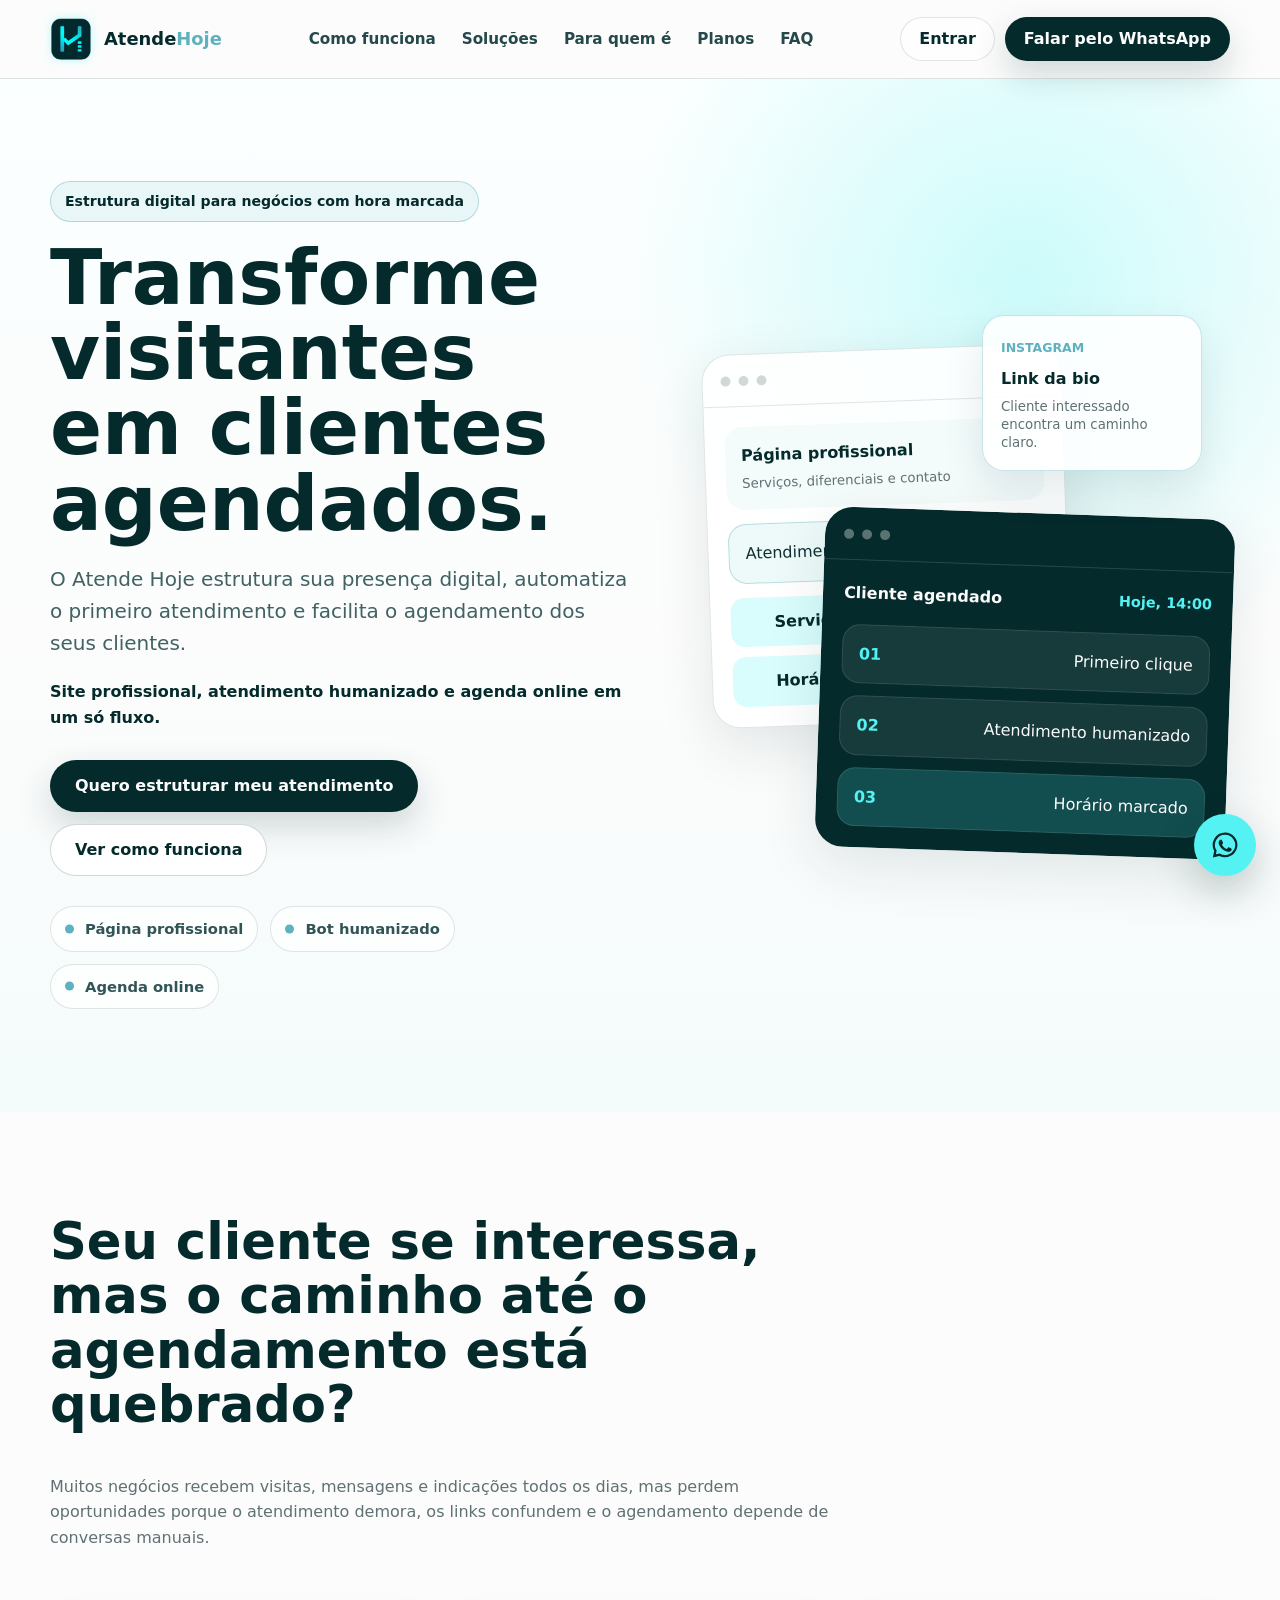
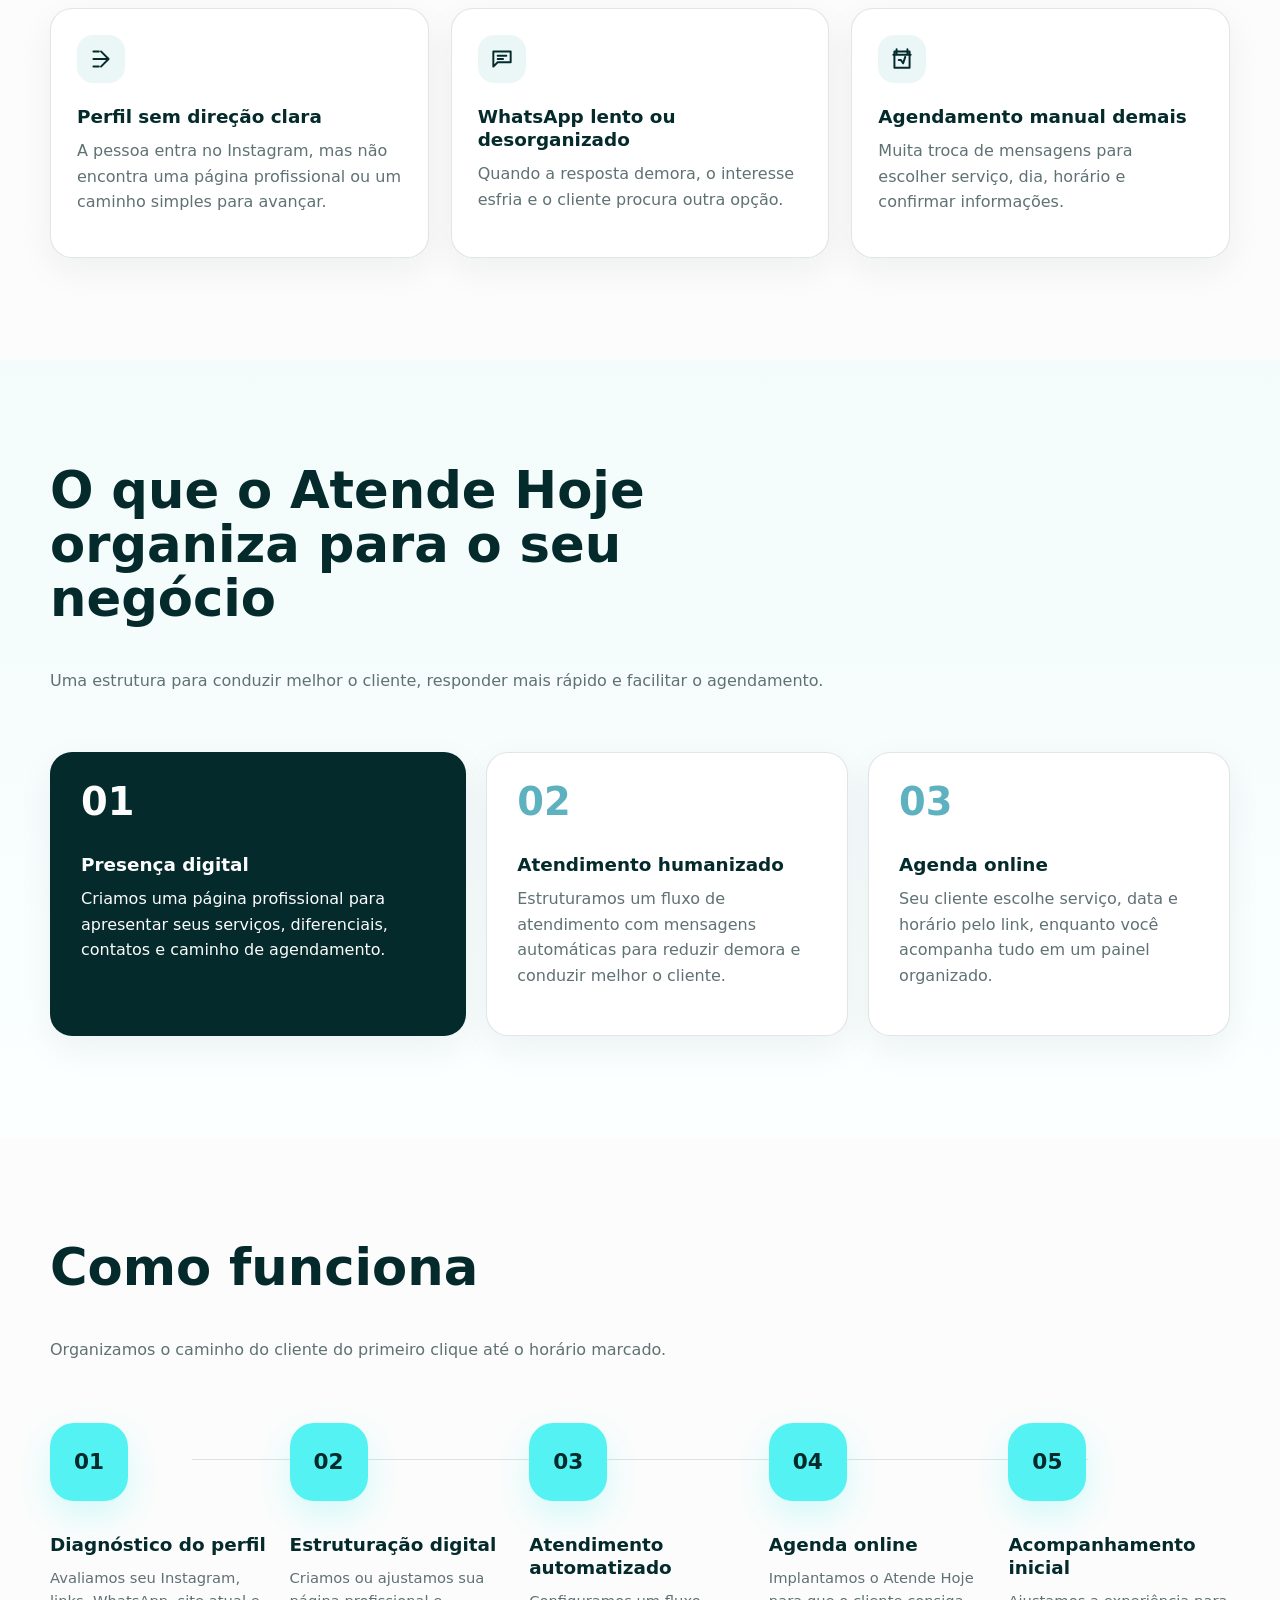
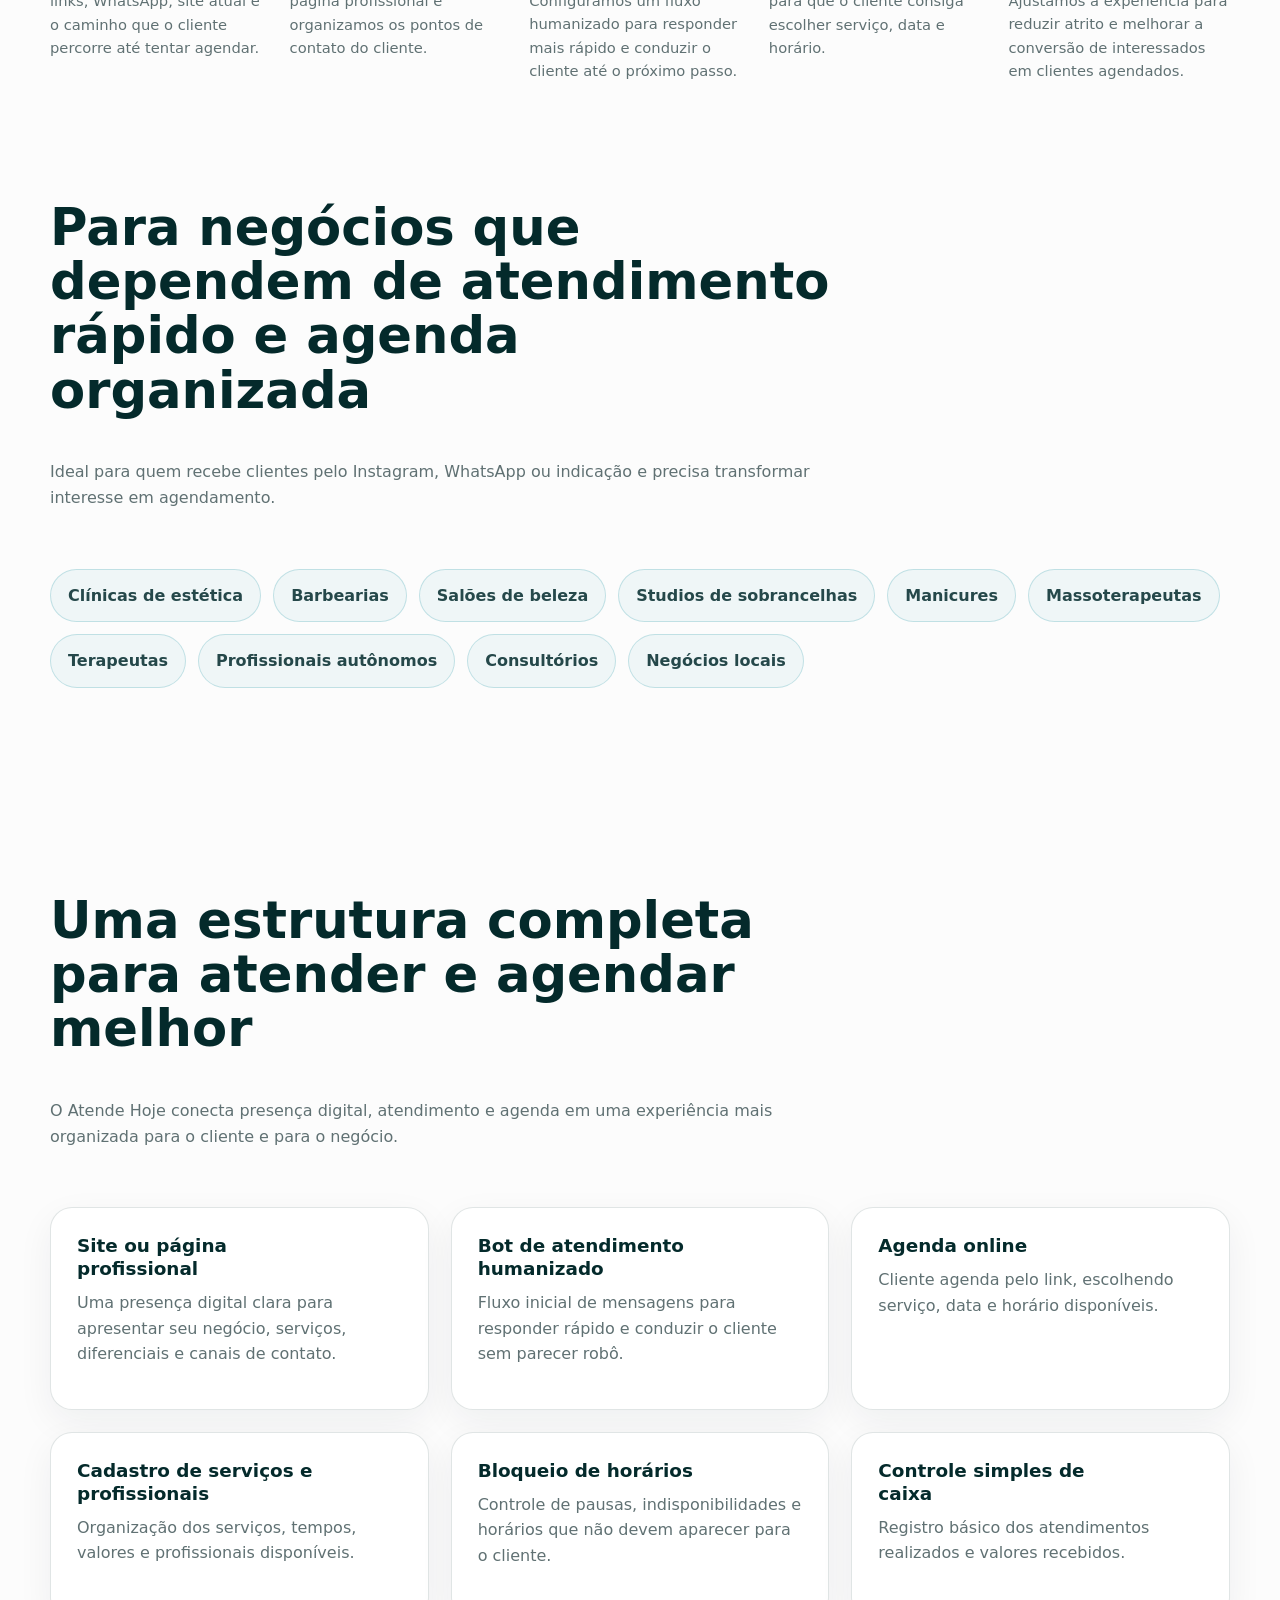
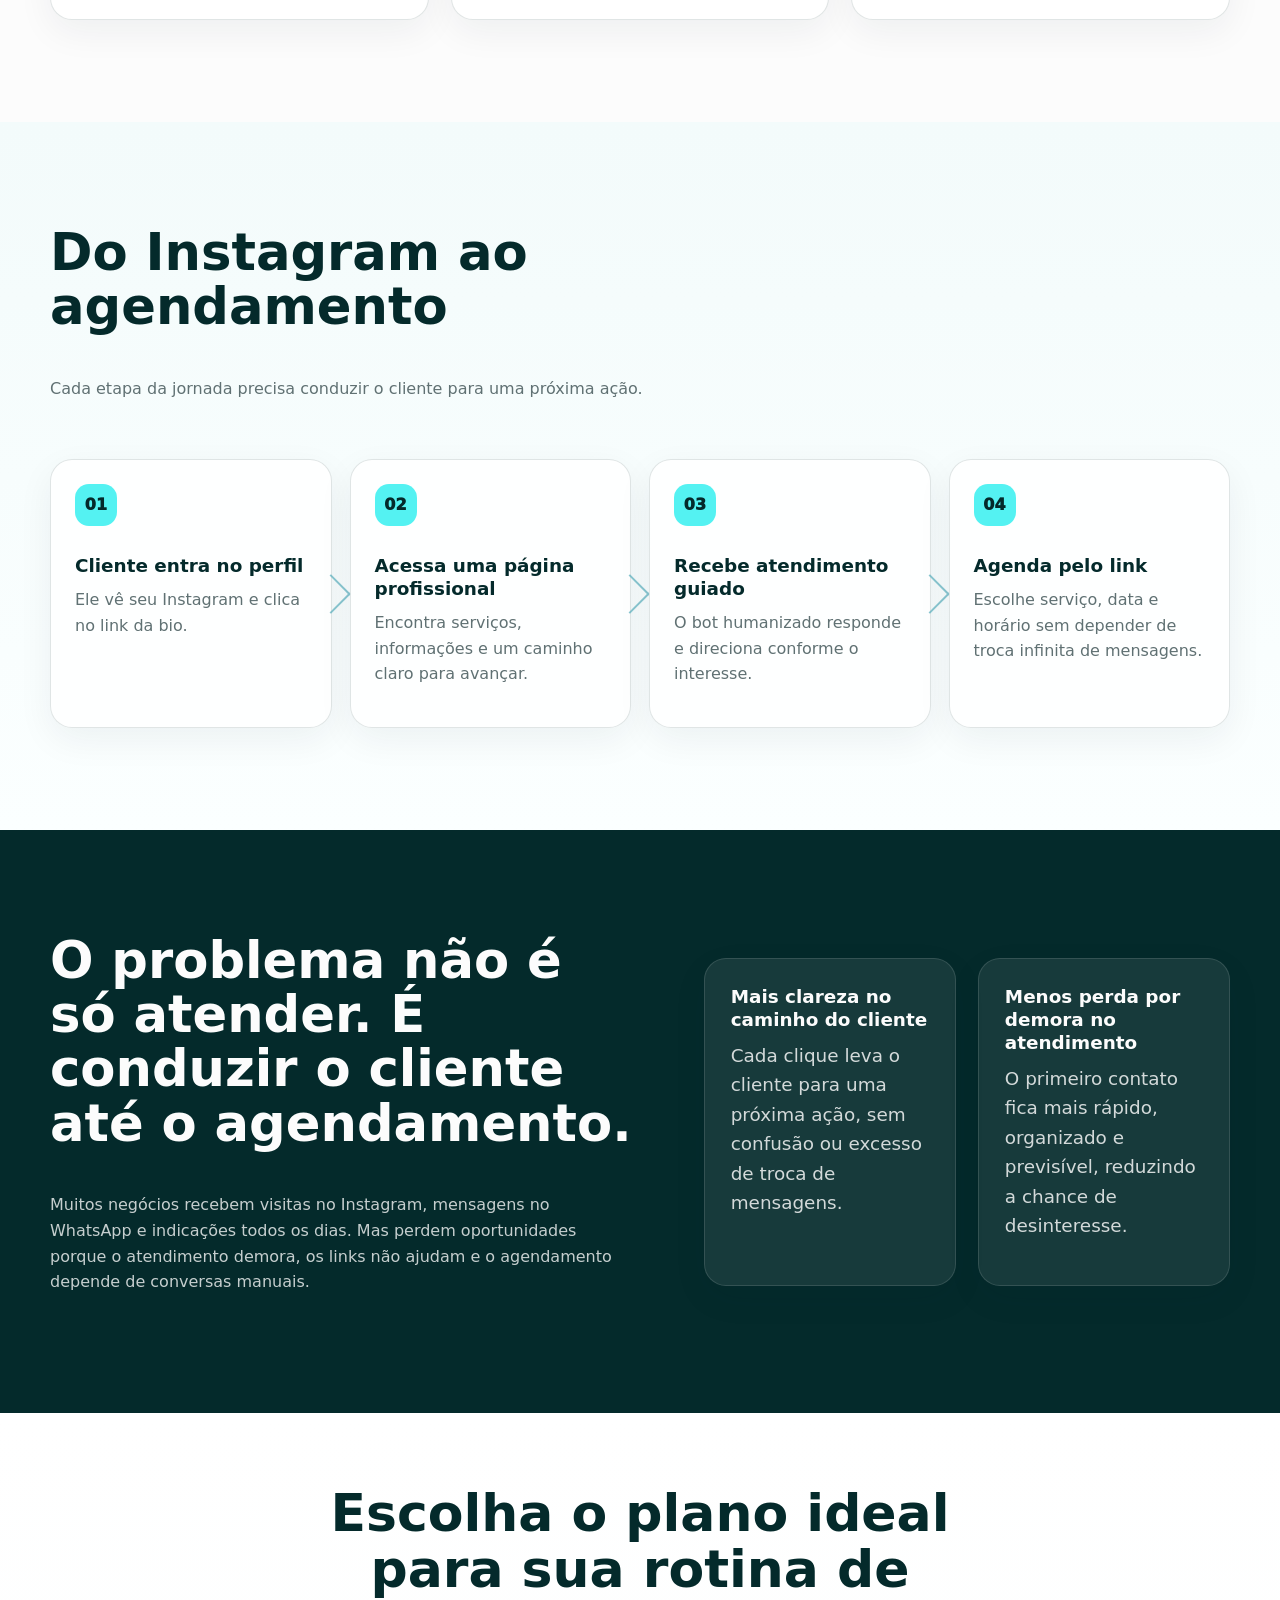
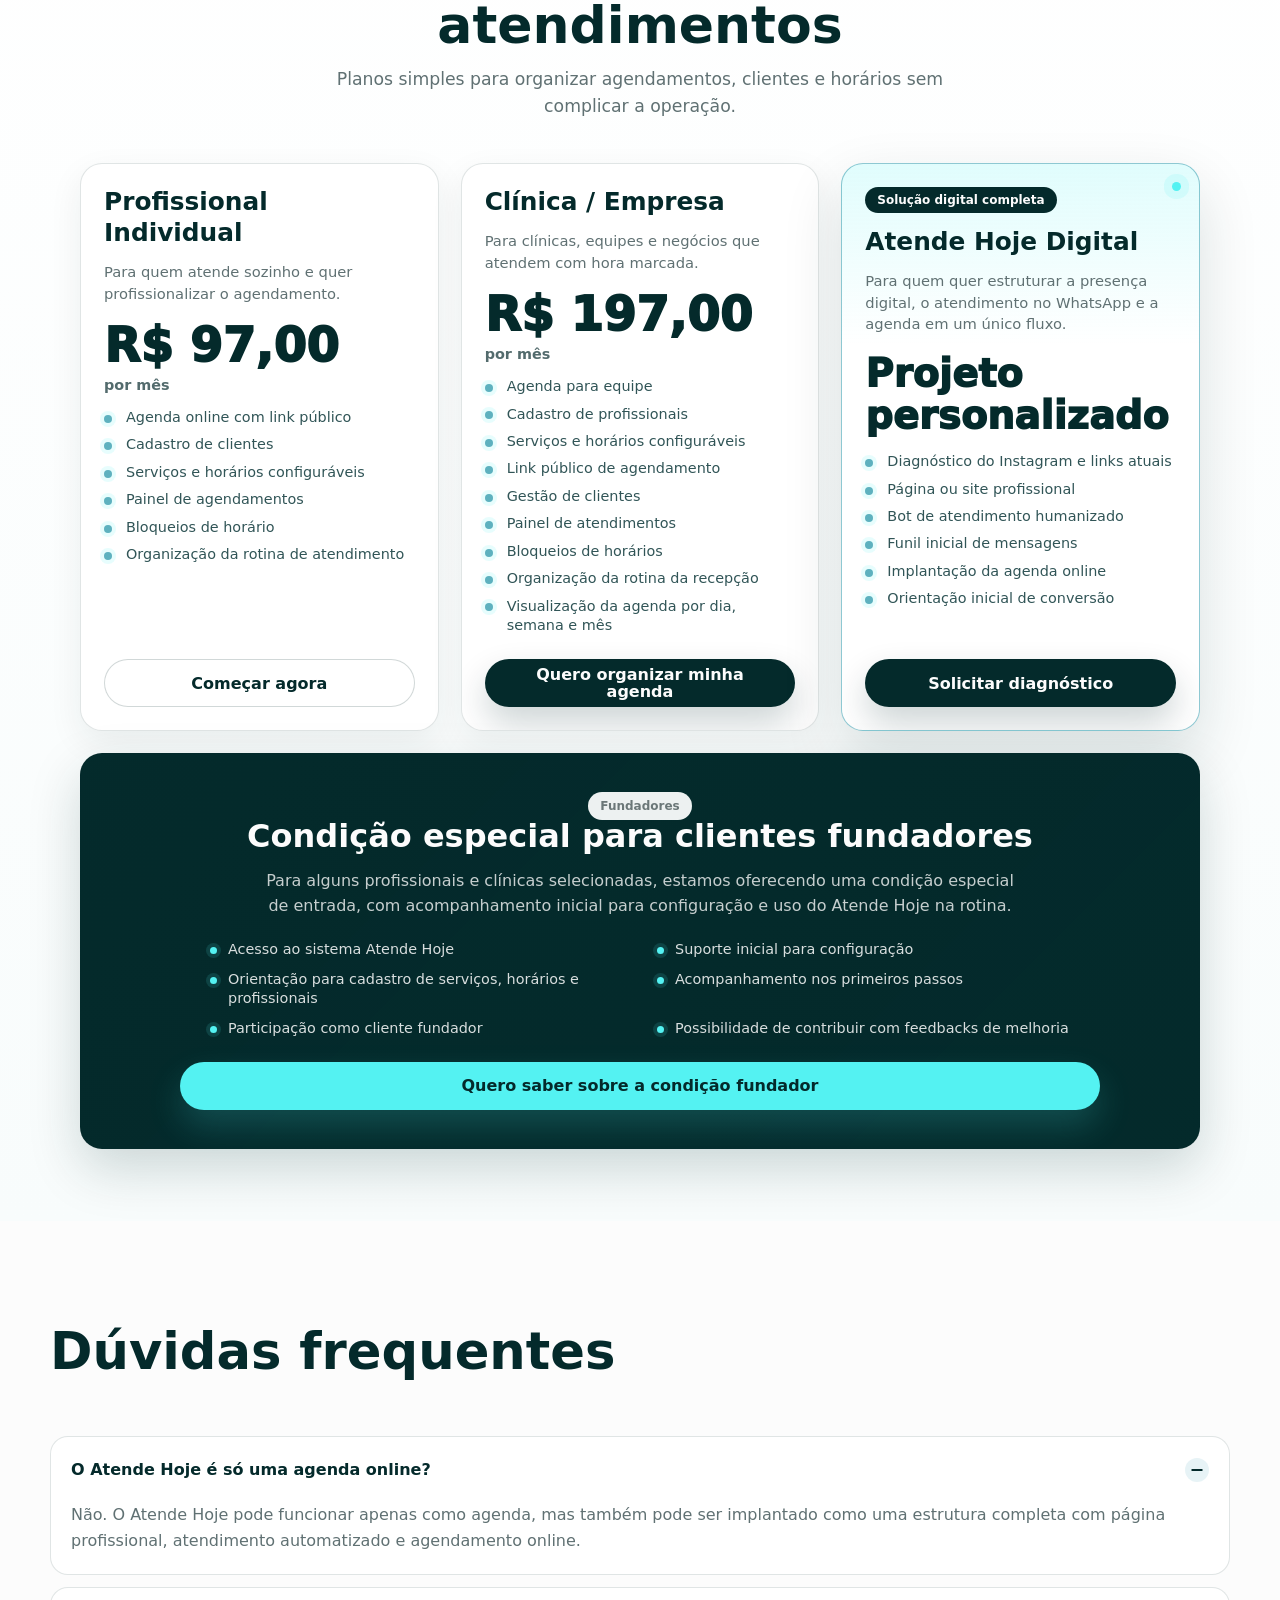
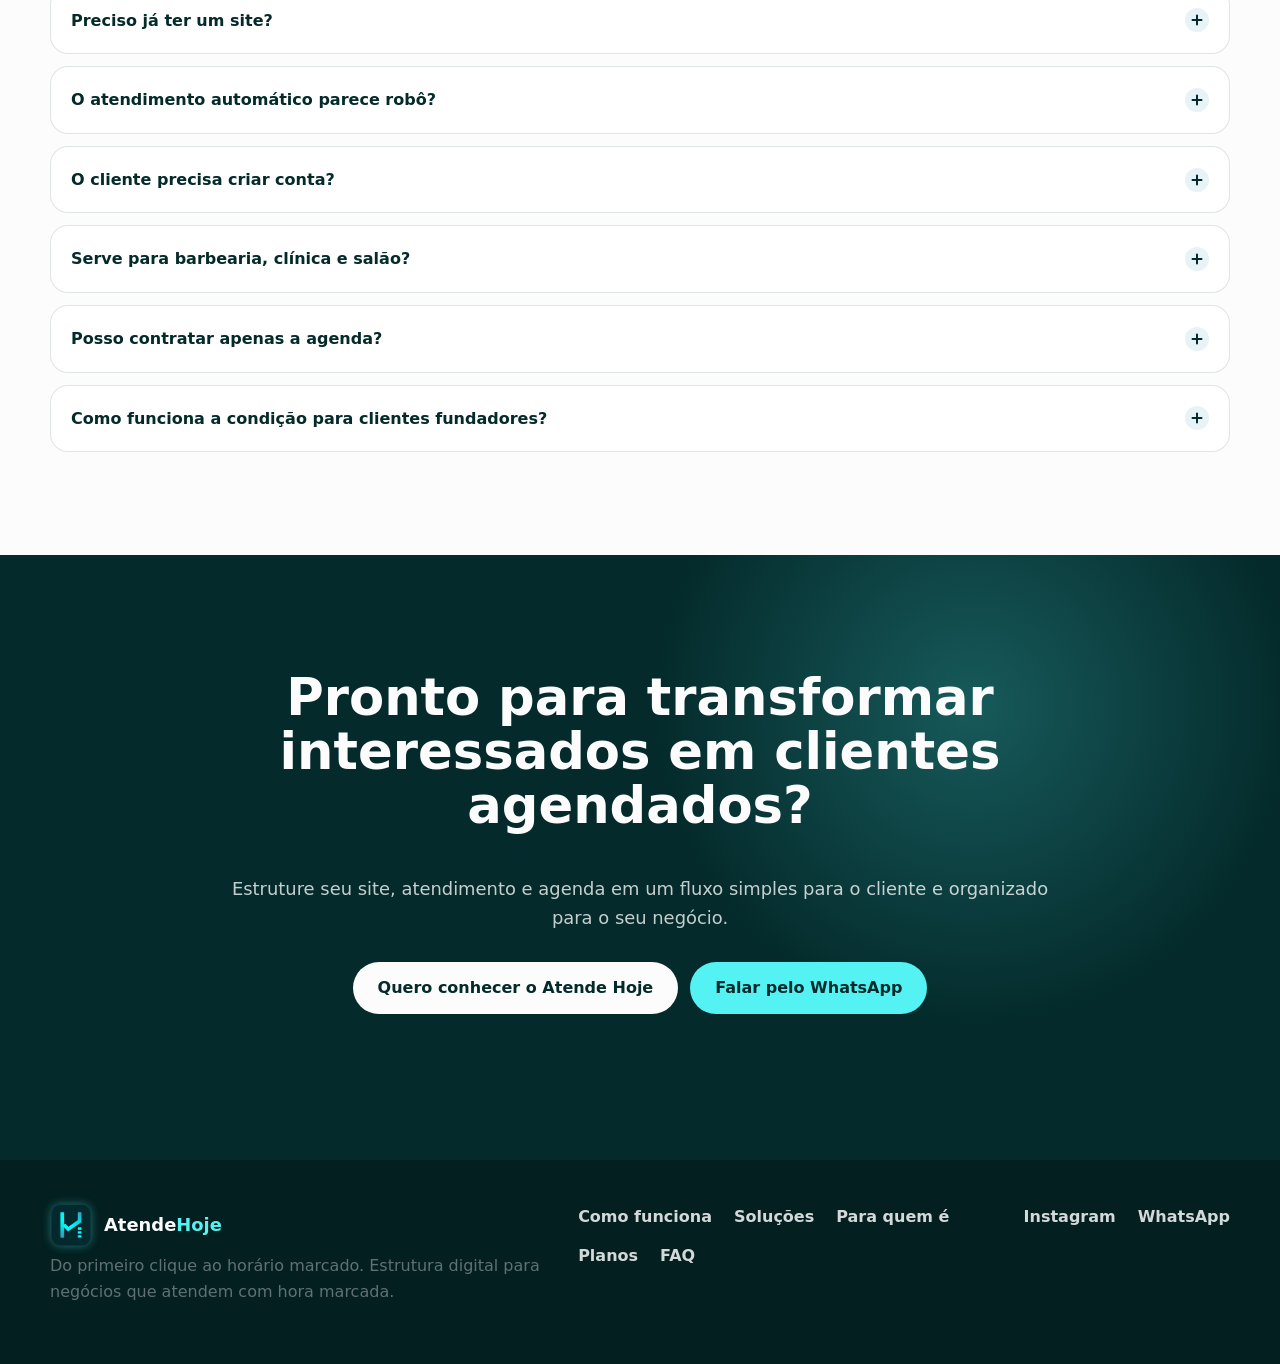
==== commit 502e3244: "upgrade" ====
--- a/index.html
+++ b/index.html
@@ -1,4 +1,4 @@
-<!DOCTYPE html>
+﻿<!DOCTYPE html>
 <html lang="pt-BR">
 <head>
   <meta charset="UTF-8">
@@ -33,7 +33,7 @@
         </ul>
         <div class="nav-actions">
           <a class="btn btn-ghost" href="https://atendehoje.assertare.com.br" target="_blank" rel="noopener">Entrar</a>
-          <a class="btn btn-primary" href="https://wa.me/5534991054225?text=Ol%C3%A1!%20Vim%20pelo%20site%20do%20Atende%20Hoje%20e%20quero%20entender%20como%20estruturar%20melhor%20o%20atendimento%20e%20o%20agendamento%20do%20meu%20neg%C3%B3cio.%20Pode%20me%20passar%20mais%20informa%C3%A7%C3%B5es%3F" target="_blank" rel="noopener noreferrer">Falar pelo WhatsApp</a>
+          <a class="btn btn-primary" href="https://wa.me/5534991054225?text=Ol%C3%A1%2C%20quero%20conhecer%20melhor%20o%20Atende%20Hoje%20e%20entender%20qual%20plano%20faz%20mais%20sentido%20para%20minha%20rotina." target="_blank" rel="noopener noreferrer">Falar pelo WhatsApp</a>
         </div>
       </div>
     </nav>
@@ -48,7 +48,7 @@
           <p class="hero-text">O Atende Hoje estrutura sua presença digital, automatiza o primeiro atendimento e facilita o agendamento dos seus clientes.</p>
           <p class="hero-support">Site profissional, atendimento humanizado e agenda online em um só fluxo.</p>
           <div class="hero-actions">
-            <a class="btn btn-primary btn-large" href="https://wa.me/5534991054225?text=Ol%C3%A1!%20Vim%20pelo%20site%20do%20Atende%20Hoje%20e%20quero%20entender%20como%20estruturar%20melhor%20o%20atendimento%20e%20o%20agendamento%20do%20meu%20neg%C3%B3cio.%20Pode%20me%20passar%20mais%20informa%C3%A7%C3%B5es%3F" target="_blank" rel="noopener noreferrer">Quero estruturar meu atendimento</a>
+            <a class="btn btn-primary btn-large" href="https://wa.me/5534991054225?text=Ol%C3%A1%2C%20quero%20conhecer%20melhor%20o%20Atende%20Hoje%20e%20entender%20qual%20plano%20faz%20mais%20sentido%20para%20minha%20rotina." target="_blank" rel="noopener noreferrer">Quero estruturar meu atendimento</a>
             <a class="btn btn-outline btn-large" href="#como-funciona">Ver como funciona</a>
           </div>
           <ul class="quick-proofs" aria-label="Provas rápidas">
@@ -257,29 +257,28 @@
     <section class="pricing-section" id="planos">
       <div class="container">
         <div class="pricing-header reveal">
-          <h2 class="pricing-title">Escolha o plano ideal para sua rotina de atendimento</h2>
-          <p class="pricing-subtitle">Comece com a agenda online ou estruture toda a jornada digital do cliente até o agendamento.</p>
+          <h2 class="pricing-title">Escolha o plano ideal para sua rotina de atendimentos</h2>
+          <p class="pricing-subtitle">Planos simples para organizar agendamentos, clientes e horários sem complicar a operação.</p>
         </div>
         <div class="pricing-grid">
-          <article class="pricing-card reveal">
-            <h3>Atende Hoje Profissional</h3>
-            <p>Para quem quer organizar a agenda online e facilitar a marcação de horários.</p>
+          <article class="pricing-card pricing-card--individual reveal">
+            <h3>Profissional Individual</h3>
+            <p>Para quem atende sozinho e quer profissionalizar o agendamento.</p>
             <div class="pricing-price">R$ 97,00<span>por mês</span></div>
             <ul class="pricing-benefits">
-              <li>Agenda online</li><li>Link público de agendamento</li><li>Cadastro de clientes</li><li>Cadastro de serviços</li><li>Cadastro de profissionais</li><li>Bloqueio de horários</li><li>Controle simples de caixa</li><li>Suporte inicial de configuração</li>
+              <li>Agenda online com link público</li><li>Cadastro de clientes</li><li>Serviços e horários configuráveis</li><li>Painel de agendamentos</li><li>Bloqueios de horário</li><li>Organização da rotina de atendimento</li>
             </ul>
-            <a class="pricing-button pricing-button--secondary" href="https://wa.me/5534991054225?text=Ol%C3%A1!%20Vim%20pelo%20site%20do%20Atende%20Hoje%20e%20quero%20conhecer%20o%20plano%20Profissional%20de%20R%24%2097%2Fm%C3%AAs.%20Pode%20me%20passar%20mais%20informa%C3%A7%C3%B5es%3F" target="_blank" rel="noopener noreferrer">Assinar plano</a>
+            <a class="pricing-button pricing-button--secondary" href="https://wa.me/5534991054225?text=Ol%C3%A1%2C%20tenho%20interesse%20no%20plano%20Profissional%20Individual%20do%20Atende%20Hoje%20por%20R%24%2097%2C00%2Fm%C3%AAs." target="_blank" rel="noopener noreferrer">Começar agora</a>
           </article>
 
           <article class="pricing-card reveal">
-            <h3>Atende Hoje Equipe</h3>
-            <p>Para negócios com mais de um profissional, agendas separadas e maior controle da equipe.</p>
-            <div class="pricing-price">R$ 147,00<span>por mês</span></div>
-            <p class="pricing-price-note">+ R$ 37,00/mês por profissional adicional</p>
+            <h3>Clínica / Empresa</h3>
+            <p>Para clínicas, equipes e negócios que atendem com hora marcada.</p>
+            <div class="pricing-price">R$ 197,00<span>por mês</span></div>
             <ul class="pricing-benefits">
-              <li>Tudo do Plano Profissional</li><li>Gestão de múltiplos profissionais</li><li>Agenda por profissional</li><li>Permissões de usuários</li><li>Organização por equipe</li><li>Página pública com seleção de profissional</li><li>Suporte inicial de configuração</li>
+              <li>Agenda para equipe</li><li>Cadastro de profissionais</li><li>Serviços e horários configuráveis</li><li>Link público de agendamento</li><li>Gestão de clientes</li><li>Painel de atendimentos</li><li>Bloqueios de horários</li><li>Organização da rotina da recepção</li><li>Visualização da agenda por dia, semana e mês</li>
             </ul>
-            <a class="pricing-button pricing-button--secondary" href="https://wa.me/5534991054225?text=Ol%C3%A1!%20Vim%20pelo%20site%20do%20Atende%20Hoje%20e%20quero%20entender%20o%20plano%20Equipe%20para%20m%C3%BAltiplos%20profissionais.%20Pode%20me%20passar%20mais%20informa%C3%A7%C3%B5es%3F" target="_blank" rel="noopener noreferrer">Conhecer plano</a>
+            <a class="pricing-button" href="https://wa.me/5534991054225?text=Ol%C3%A1%2C%20tenho%20interesse%20no%20plano%20Cl%C3%ADnica%20%2F%20Empresa%20do%20Atende%20Hoje%20por%20R%24%20197%2C00%2Fm%C3%AAs." target="_blank" rel="noopener noreferrer">Quero organizar minha agenda</a>
           </article>
 
           <article class="pricing-card pricing-card--featured reveal">
@@ -293,6 +292,17 @@
             <a class="pricing-button" href="https://wa.me/5534991054225?text=Ol%C3%A1!%20Vim%20pelo%20site%20do%20Atende%20Hoje%20e%20quero%20solicitar%20um%20diagn%C3%B3stico%20para%20estruturar%20meu%20site%2C%20atendimento%20e%20agenda.%20Pode%20me%20ajudar%3F" target="_blank" rel="noopener noreferrer">Solicitar diagnóstico</a>
           </article>
         </div>
+        <aside class="founder-plan reveal" aria-labelledby="founder-plan-title">
+          <div class="founder-plan__content">
+            <span class="pricing-badge muted">Fundadores</span>
+            <h3 id="founder-plan-title">Condição especial para clientes fundadores</h3>
+            <p>Para alguns profissionais e clínicas selecionadas, estamos oferecendo uma condição especial de entrada, com acompanhamento inicial para configuração e uso do Atende Hoje na rotina.</p>
+            <ul class="founder-benefits">
+              <li>Acesso ao sistema Atende Hoje</li><li>Suporte inicial para configuração</li><li>Orientação para cadastro de serviços, horários e profissionais</li><li>Acompanhamento nos primeiros passos</li><li>Participação como cliente fundador</li><li>Possibilidade de contribuir com feedbacks de melhoria</li>
+            </ul>
+          </div>
+          <a class="pricing-button" href="https://wa.me/5534991054225?text=Ol%C3%A1%2C%20quero%20saber%20mais%20sobre%20a%20condi%C3%A7%C3%A3o%20especial%20para%20clientes%20fundadores%20do%20Atende%20Hoje." target="_blank" rel="noopener noreferrer">Quero saber sobre a condição fundador</a>
+        </aside>
       </div>
     </section>
 
@@ -307,8 +317,8 @@
           <article class="faq-item reveal"><button type="button" aria-expanded="false">O atendimento automático parece robô?<span></span></button><div class="faq-content"><p>A proposta é criar um atendimento humanizado, com mensagens claras e naturais, conduzindo o cliente sem perder o tom do negócio.</p></div></article>
           <article class="faq-item reveal"><button type="button" aria-expanded="false">O cliente precisa criar conta?<span></span></button><div class="faq-content"><p>Não. O cliente agenda pelo link público, sem login.</p></div></article>
           <article class="faq-item reveal"><button type="button" aria-expanded="false">Serve para barbearia, clínica e salão?<span></span></button><div class="faq-content"><p>Sim. A estrutura foi pensada para negócios que atendem com hora marcada e recebem clientes pelo Instagram, WhatsApp ou indicação.</p></div></article>
-          <article class="faq-item reveal"><button type="button" aria-expanded="false">Posso contratar apenas a agenda?<span></span></button><div class="faq-content"><p>Sim. O plano Atende Hoje Profissional é focado apenas na agenda online, com clientes, serviços, profissionais, horários e caixa simples.</p></div></article>
-          <article class="faq-item reveal"><button type="button" aria-expanded="false">O projeto digital completo tem valor fixo?<span></span></button><div class="faq-content"><p>Depende da estrutura necessária. Por isso, o Atende Hoje Digital é tratado como projeto personalizado após diagnóstico inicial.</p></div></article>
+          <article class="faq-item reveal"><button type="button" aria-expanded="false">Posso contratar apenas a agenda?<span></span></button><div class="faq-content"><p>Sim. O plano Profissional Individual é focado na agenda online, com clientes, serviços, horários, bloqueios e painel de agendamentos.</p></div></article>
+          <article class="faq-item reveal"><button type="button" aria-expanded="false">Como funciona a condição para clientes fundadores?<span></span></button><div class="faq-content"><p>Ela é uma condição especial para clientes selecionados, com acompanhamento inicial para configuração e uso do Atende Hoje na rotina. Os detalhes são conversados pelo WhatsApp.</p></div></article>
         </div>
       </div>
     </section>
@@ -318,8 +328,8 @@
         <h2>Pronto para transformar interessados em clientes agendados?</h2>
         <p>Estruture seu site, atendimento e agenda em um fluxo simples para o cliente e organizado para o seu negócio.</p>
         <div class="hero-actions">
-          <a class="btn btn-light btn-large" href="https://wa.me/5534991054225?text=Ol%C3%A1!%20Vim%20pelo%20site%20do%20Atende%20Hoje%20e%20quero%20entender%20como%20estruturar%20melhor%20o%20atendimento%20e%20o%20agendamento%20do%20meu%20neg%C3%B3cio.%20Pode%20me%20passar%20mais%20informa%C3%A7%C3%B5es%3F" target="_blank" rel="noopener noreferrer">Quero conhecer o Atende Hoje</a>
-          <a class="btn btn-neon btn-large" href="https://wa.me/5534991054225?text=Ol%C3%A1!%20Vim%20pelo%20site%20do%20Atende%20Hoje%20e%20quero%20entender%20como%20estruturar%20melhor%20o%20atendimento%20e%20o%20agendamento%20do%20meu%20neg%C3%B3cio.%20Pode%20me%20passar%20mais%20informa%C3%A7%C3%B5es%3F" target="_blank" rel="noopener noreferrer">Falar pelo WhatsApp</a>
+          <a class="btn btn-light btn-large" href="https://wa.me/5534991054225?text=Ol%C3%A1%2C%20quero%20conhecer%20melhor%20o%20Atende%20Hoje%20e%20entender%20qual%20plano%20faz%20mais%20sentido%20para%20minha%20rotina." target="_blank" rel="noopener noreferrer">Quero conhecer o Atende Hoje</a>
+          <a class="btn btn-neon btn-large" href="https://wa.me/5534991054225?text=Ol%C3%A1%2C%20quero%20conhecer%20melhor%20o%20Atende%20Hoje%20e%20entender%20qual%20plano%20faz%20mais%20sentido%20para%20minha%20rotina." target="_blank" rel="noopener noreferrer">Falar pelo WhatsApp</a>
         </div>
       </div>
     </section>
@@ -343,12 +353,12 @@
       </nav>
       <div class="social-links">
         <a href="https://instagram.com/atende.hoje" target="_blank" rel="noopener noreferrer">Instagram</a>
-        <a href="https://wa.me/5534991054225?text=Ol%C3%A1!%20Vim%20pelo%20site%20do%20Atende%20Hoje%20e%20quero%20entender%20como%20estruturar%20melhor%20o%20atendimento%20e%20o%20agendamento%20do%20meu%20neg%C3%B3cio.%20Pode%20me%20passar%20mais%20informa%C3%A7%C3%B5es%3F" target="_blank" rel="noopener noreferrer">WhatsApp</a>
+        <a href="https://wa.me/5534991054225?text=Ol%C3%A1%2C%20quero%20conhecer%20melhor%20o%20Atende%20Hoje%20e%20entender%20qual%20plano%20faz%20mais%20sentido%20para%20minha%20rotina." target="_blank" rel="noopener noreferrer">WhatsApp</a>
       </div>
     </div>
   </footer>
 
-  <a class="whatsapp-float" href="https://wa.me/5534991054225?text=Ol%C3%A1!%20Vim%20pelo%20site%20do%20Atende%20Hoje%20e%20quero%20entender%20como%20estruturar%20melhor%20o%20atendimento%20e%20o%20agendamento%20do%20meu%20neg%C3%B3cio.%20Pode%20me%20passar%20mais%20informa%C3%A7%C3%B5es%3F" target="_blank" rel="noopener noreferrer" aria-label="Falar pelo WhatsApp">
+  <a class="whatsapp-float" href="https://wa.me/5534991054225?text=Ol%C3%A1%2C%20quero%20conhecer%20melhor%20o%20Atende%20Hoje%20e%20entender%20qual%20plano%20faz%20mais%20sentido%20para%20minha%20rotina." target="_blank" rel="noopener noreferrer" aria-label="Falar pelo WhatsApp">
     <svg viewBox="0 0 32 32" aria-hidden="true">
       <path d="M16.02 4.2A11.68 11.68 0 0 0 5.86 21.65L4.5 27.8l6.28-1.47A11.68 11.68 0 1 0 16.02 4.2Zm0 2.14a9.54 9.54 0 0 1 8.16 14.5 9.54 9.54 0 0 1-12.82 3.35l-.38-.23-3.58.84.78-3.51-.25-.4A9.54 9.54 0 0 1 16.02 6.34Zm-4.16 4.77c-.2 0-.52.07-.8.38-.27.31-1.05 1.02-1.05 2.5 0 1.47 1.08 2.9 1.23 3.1.15.2 2.1 3.34 5.18 4.55 2.56 1 3.08.8 3.63.75.55-.05 1.78-.73 2.03-1.43.25-.7.25-1.3.18-1.43-.08-.13-.28-.2-.58-.35-.3-.15-1.78-.88-2.05-.98-.28-.1-.48-.15-.68.15-.2.3-.78.98-.95 1.18-.18.2-.35.23-.65.08-.3-.15-1.27-.47-2.42-1.5-.9-.8-1.5-1.78-1.68-2.08-.17-.3-.02-.46.13-.61.13-.13.3-.35.45-.53.15-.18.2-.3.3-.5.1-.2.05-.38-.03-.53-.07-.15-.68-1.64-.93-2.25-.24-.58-.5-.5-.68-.51h-.58Z"></path>
     </svg>
--- a/landing.css
+++ b/landing.css
@@ -235,6 +235,10 @@
   width: min(840px, calc(100% - 40px));
 }
 
+.faq-section .narrow {
+  width: min(1180px, calc(100% - 40px));
+}
+
 .hero {
   min-height: calc(100svh - var(--header-height));
   display: grid;
@@ -956,7 +960,7 @@
 
 .pricing-grid {
   grid-template-columns: repeat(3, minmax(0, 1fr));
-  align-items: center;
+  align-items: stretch;
   max-width: 1120px;
   margin: 0 auto;
 }
@@ -964,7 +968,7 @@
 .pricing-card {
   position: relative;
   display: flex;
-  min-height: 452px;
+  min-height: 100%;
   padding: 23px;
   flex-direction: column;
   overflow: hidden;
@@ -990,7 +994,7 @@
 .pricing-benefits {
   display: grid;
   gap: 8px;
-  margin: 0 0 20px;
+  margin: 0 0 24px;
   padding: 0;
   list-style: none;
 }
@@ -1104,19 +1108,17 @@
 }
 
 .pricing-card--individual {
-  min-height: 430px;
   border-color: rgba(4, 42, 43, 0.12);
   background: #ffffff;
 }
 
 .pricing-card--featured {
-  min-height: 518px;
   border-color: rgba(94, 177, 191, 0.7);
   background:
     linear-gradient(180deg, rgba(84, 242, 242, 0.18), rgba(255, 255, 255, 0) 32%),
     #ffffff;
   box-shadow: 0 24px 60px rgba(4, 42, 43, 0.14);
-  transform: translateY(-8px);
+  transform: none;
 }
 
 .custom-price {
@@ -1215,6 +1217,93 @@
   box-shadow: 0 10px 24px rgba(4, 42, 43, 0.08);
 }
 
+.founder-plan {
+  display: flex;
+  flex-direction: column;
+  gap: 24px;
+  max-width: 1120px;
+  margin: 22px auto 0;
+  padding: clamp(24px, 4vw, 38px);
+  align-items: center;
+  border: 1px solid rgba(4, 42, 43, 0.12);
+  border-radius: 22px;
+  background:
+    linear-gradient(135deg, rgba(4, 42, 43, 0.96), rgba(4, 42, 43, 0.9)),
+    var(--evergreen);
+  box-shadow: 0 20px 52px rgba(4, 42, 43, 0.18);
+}
+
+.founder-plan__content {
+  width: min(100%, 920px);
+  text-align: center;
+}
+
+.founder-plan .pricing-badge {
+  margin: 0 auto 18px;
+  align-self: center;
+}
+
+.founder-plan h3 {
+  width: 100%;
+  margin: 0 auto 14px;
+  color: var(--white);
+  font-size: clamp(1.35rem, 2.5vw, 2rem);
+  line-height: 1.15;
+}
+
+.founder-plan p {
+  max-width: 760px;
+  margin: 0 auto 22px;
+  color: rgba(252, 252, 252, 0.78);
+  line-height: 1.55;
+}
+
+.founder-benefits {
+  display: grid;
+  grid-template-columns: repeat(2, minmax(0, 1fr));
+  gap: 10px 34px;
+  max-width: 860px;
+  margin: 0 auto;
+  padding: 0;
+  list-style: none;
+  text-align: left;
+}
+
+.founder-benefits li {
+  position: relative;
+  padding-left: 18px;
+  color: rgba(252, 252, 252, 0.86);
+  font-size: 0.9rem;
+  line-height: 1.35;
+}
+
+.founder-benefits li::before {
+  content: "";
+  position: absolute;
+  top: 0.48em;
+  left: 0;
+  width: 7px;
+  height: 7px;
+  border-radius: 999px;
+  background: var(--neon);
+  box-shadow: 0 0 0 4px rgba(84, 242, 242, 0.12);
+}
+
+.founder-plan .pricing-button {
+  width: min(90%, 920px);
+  min-width: 0;
+  margin: 0 auto;
+  color: var(--evergreen);
+  background: var(--neon);
+  box-shadow: 0 16px 34px rgba(84, 242, 242, 0.18);
+}
+
+.founder-plan .pricing-button:hover {
+  color: var(--evergreen);
+  background: var(--white);
+  box-shadow: 0 18px 36px rgba(252, 252, 252, 0.18);
+}
+
 .faq-list {
   display: grid;
   gap: 12px;
@@ -1482,13 +1571,34 @@
     display: none;
   }
 
-  .pricing-card--featured {
-    grid-column: span 2;
-    order: -1;
-  }
-
   .benefit-card:first-child {
     grid-column: span 2;
+  }
+
+  .founder-plan {
+    padding: clamp(28px, 5vw, 36px) 24px;
+  }
+
+  .founder-plan__content {
+    text-align: center;
+  }
+
+  .founder-plan .pricing-badge {
+    display: inline-flex;
+    width: fit-content;
+    align-self: center;
+    margin-right: auto;
+    margin-bottom: 18px;
+    margin-left: auto;
+  }
+
+  .founder-plan h3 {
+    max-width: 620px;
+    margin-right: auto;
+    margin-bottom: 20px;
+    margin-left: auto;
+    text-align: center;
+    text-wrap: balance;
   }
 
   .timeline {
@@ -1620,18 +1730,6 @@
     transform: none;
   }
 
-  .pricing-card--individual {
-    order: 2;
-  }
-
-  .pricing-card--featured {
-    order: 1;
-  }
-
-  .pricing-card--disabled {
-    order: 3;
-  }
-
   .pricing-price-row {
     flex-wrap: wrap;
     gap: 8px;
@@ -1646,6 +1744,45 @@
   }
 
   .pricing-button {
+    width: 100%;
+  }
+
+  .founder-plan {
+    gap: 22px;
+    padding: 28px 24px;
+  }
+
+  .founder-plan__content {
+    text-align: center;
+  }
+
+  .founder-plan .pricing-badge {
+    width: fit-content;
+    align-self: center;
+    margin-right: auto;
+    margin-left: auto;
+    margin-bottom: 18px;
+  }
+
+  .founder-plan h3 {
+    max-width: 320px;
+    margin-right: auto;
+    margin-bottom: 20px;
+    margin-left: auto;
+    text-align: center;
+  }
+
+  .founder-plan p {
+    margin-left: 0;
+    margin-right: 0;
+    text-align: left;
+  }
+
+  .founder-benefits {
+    grid-template-columns: 1fr;
+  }
+
+  .founder-plan .pricing-button {
     width: 100%;
   }
 
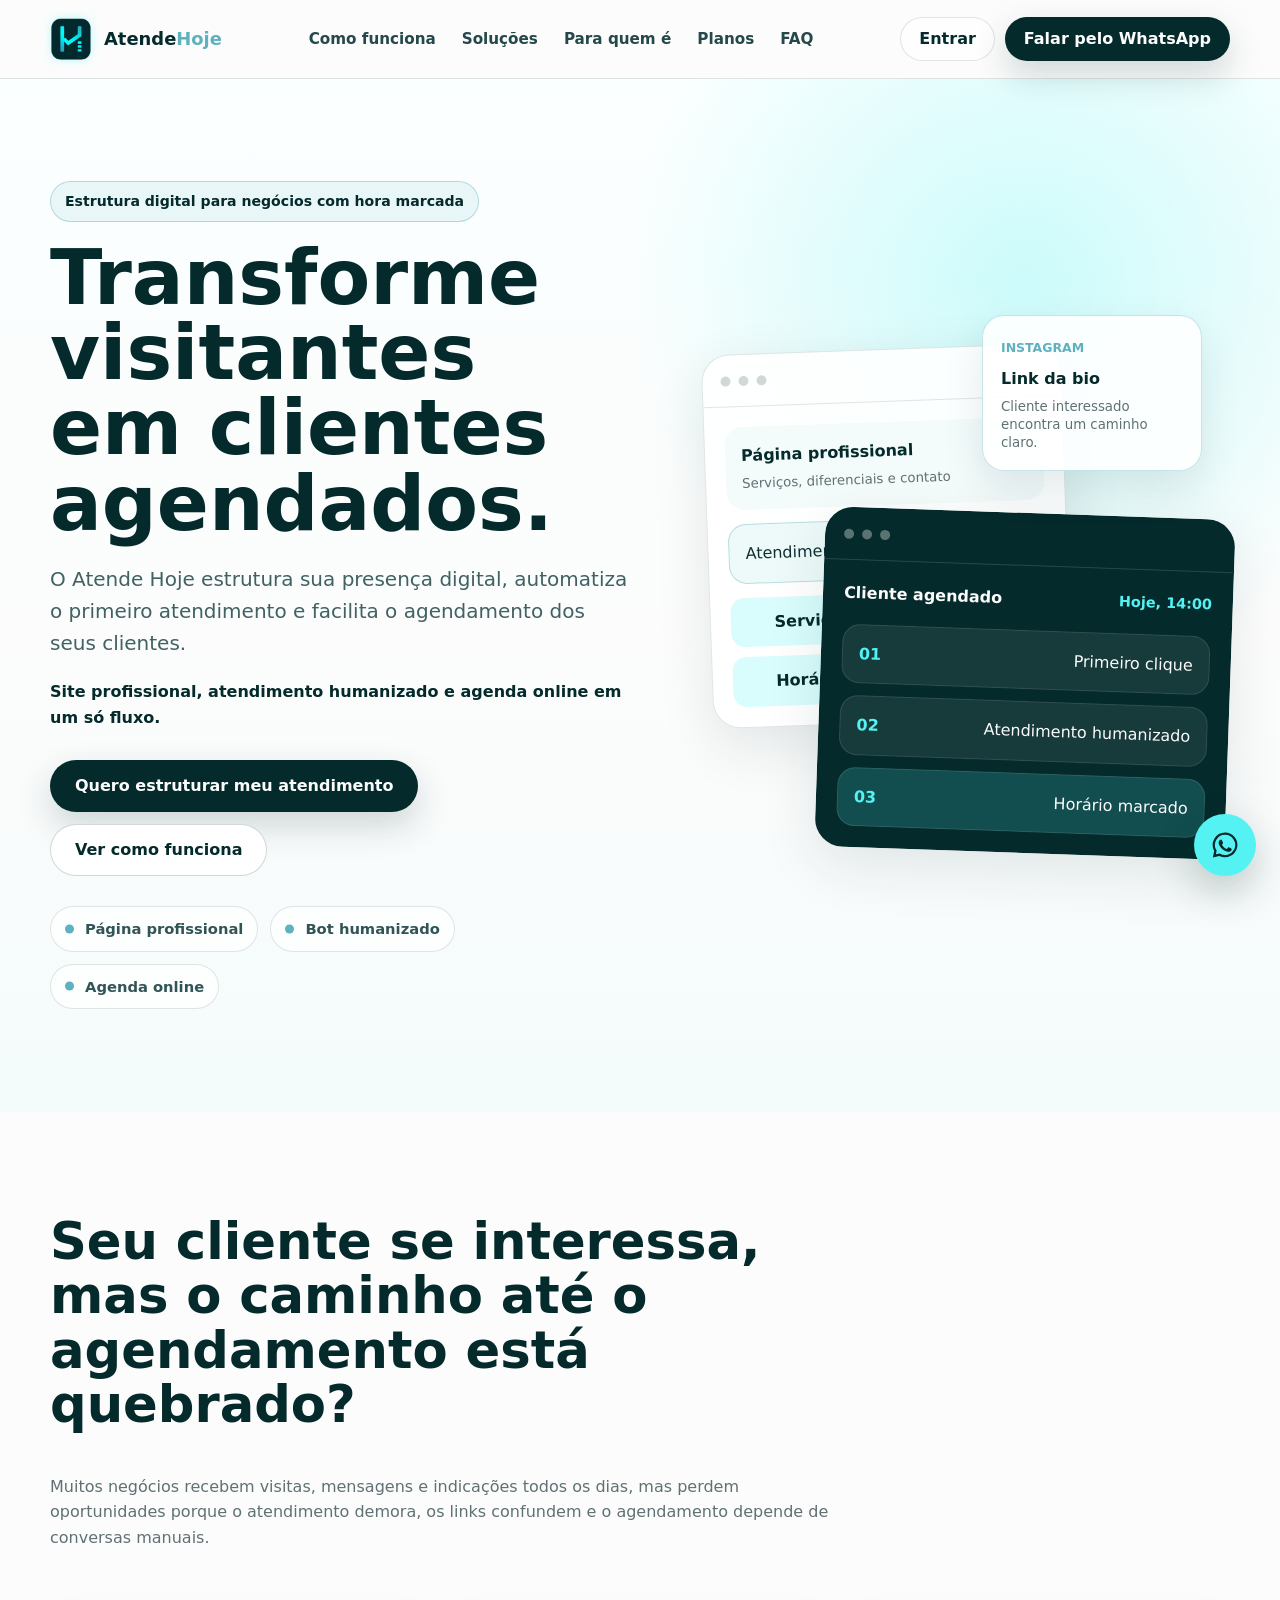
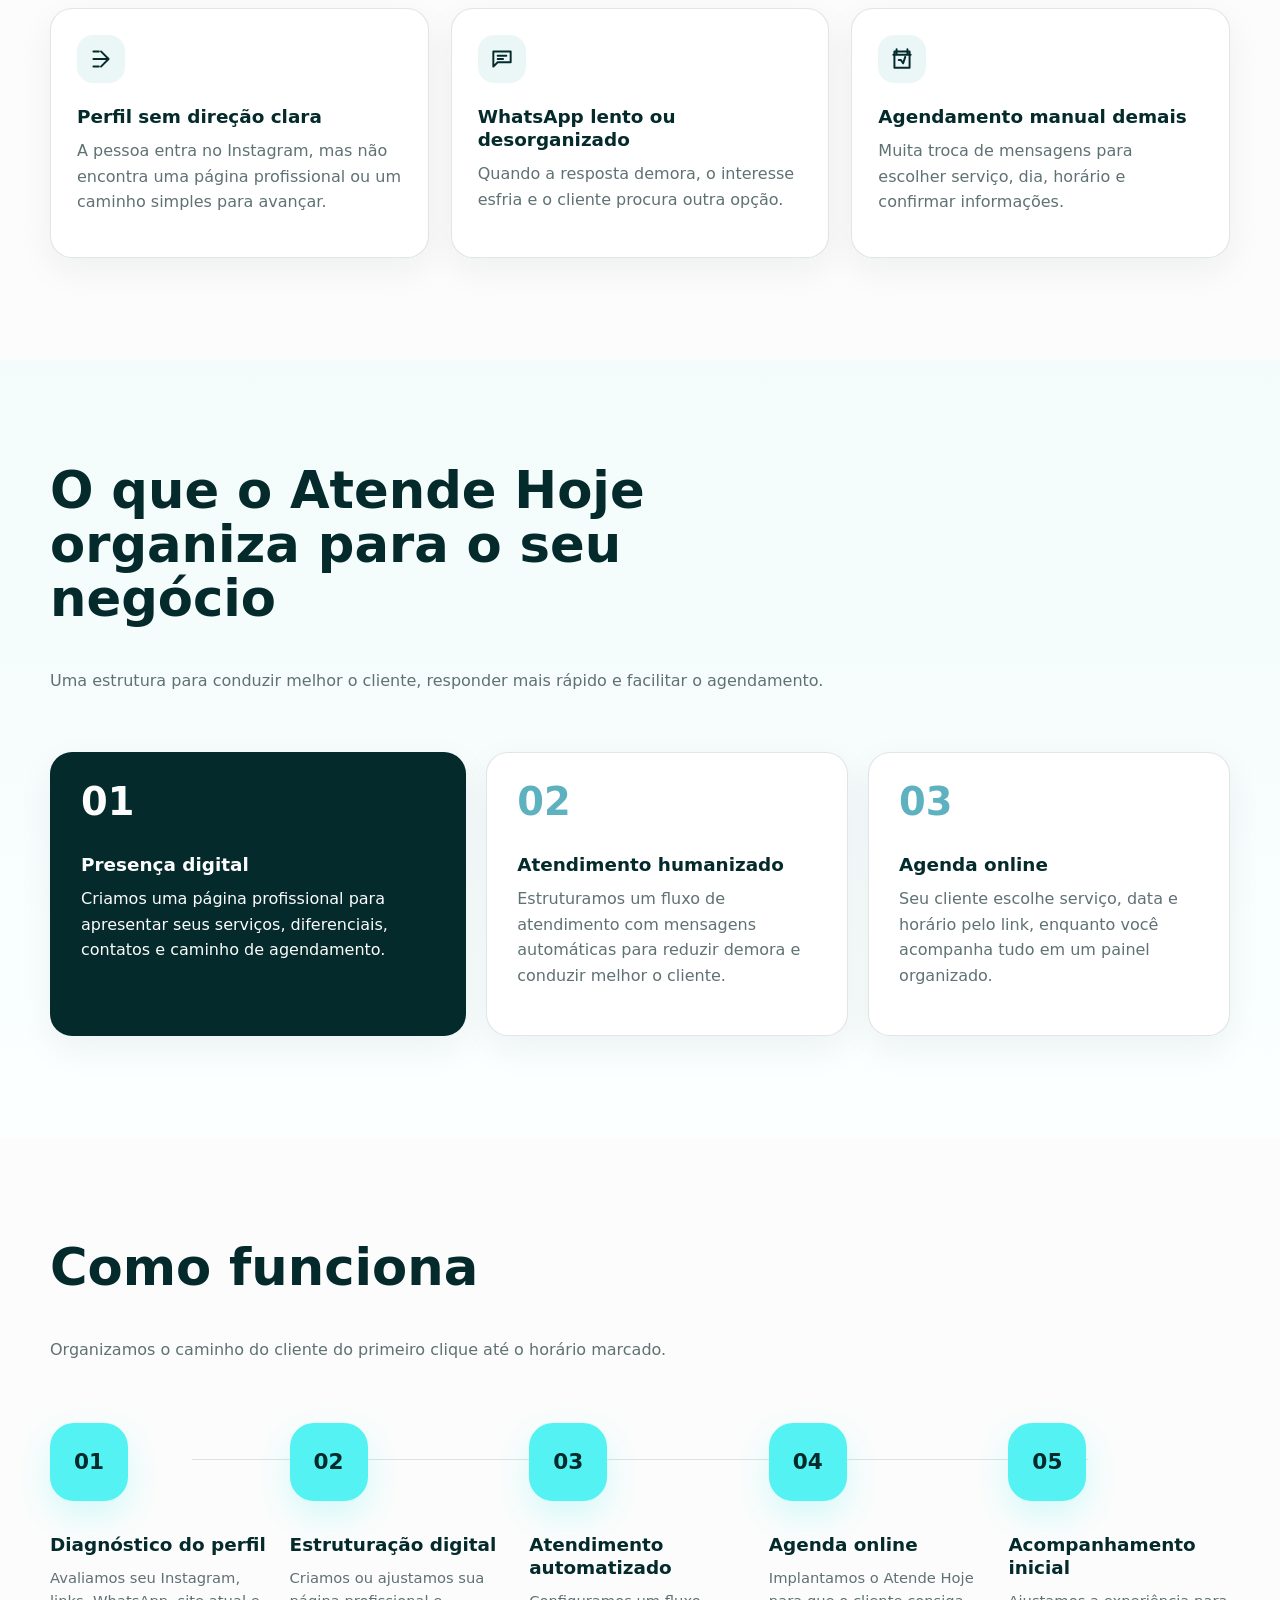
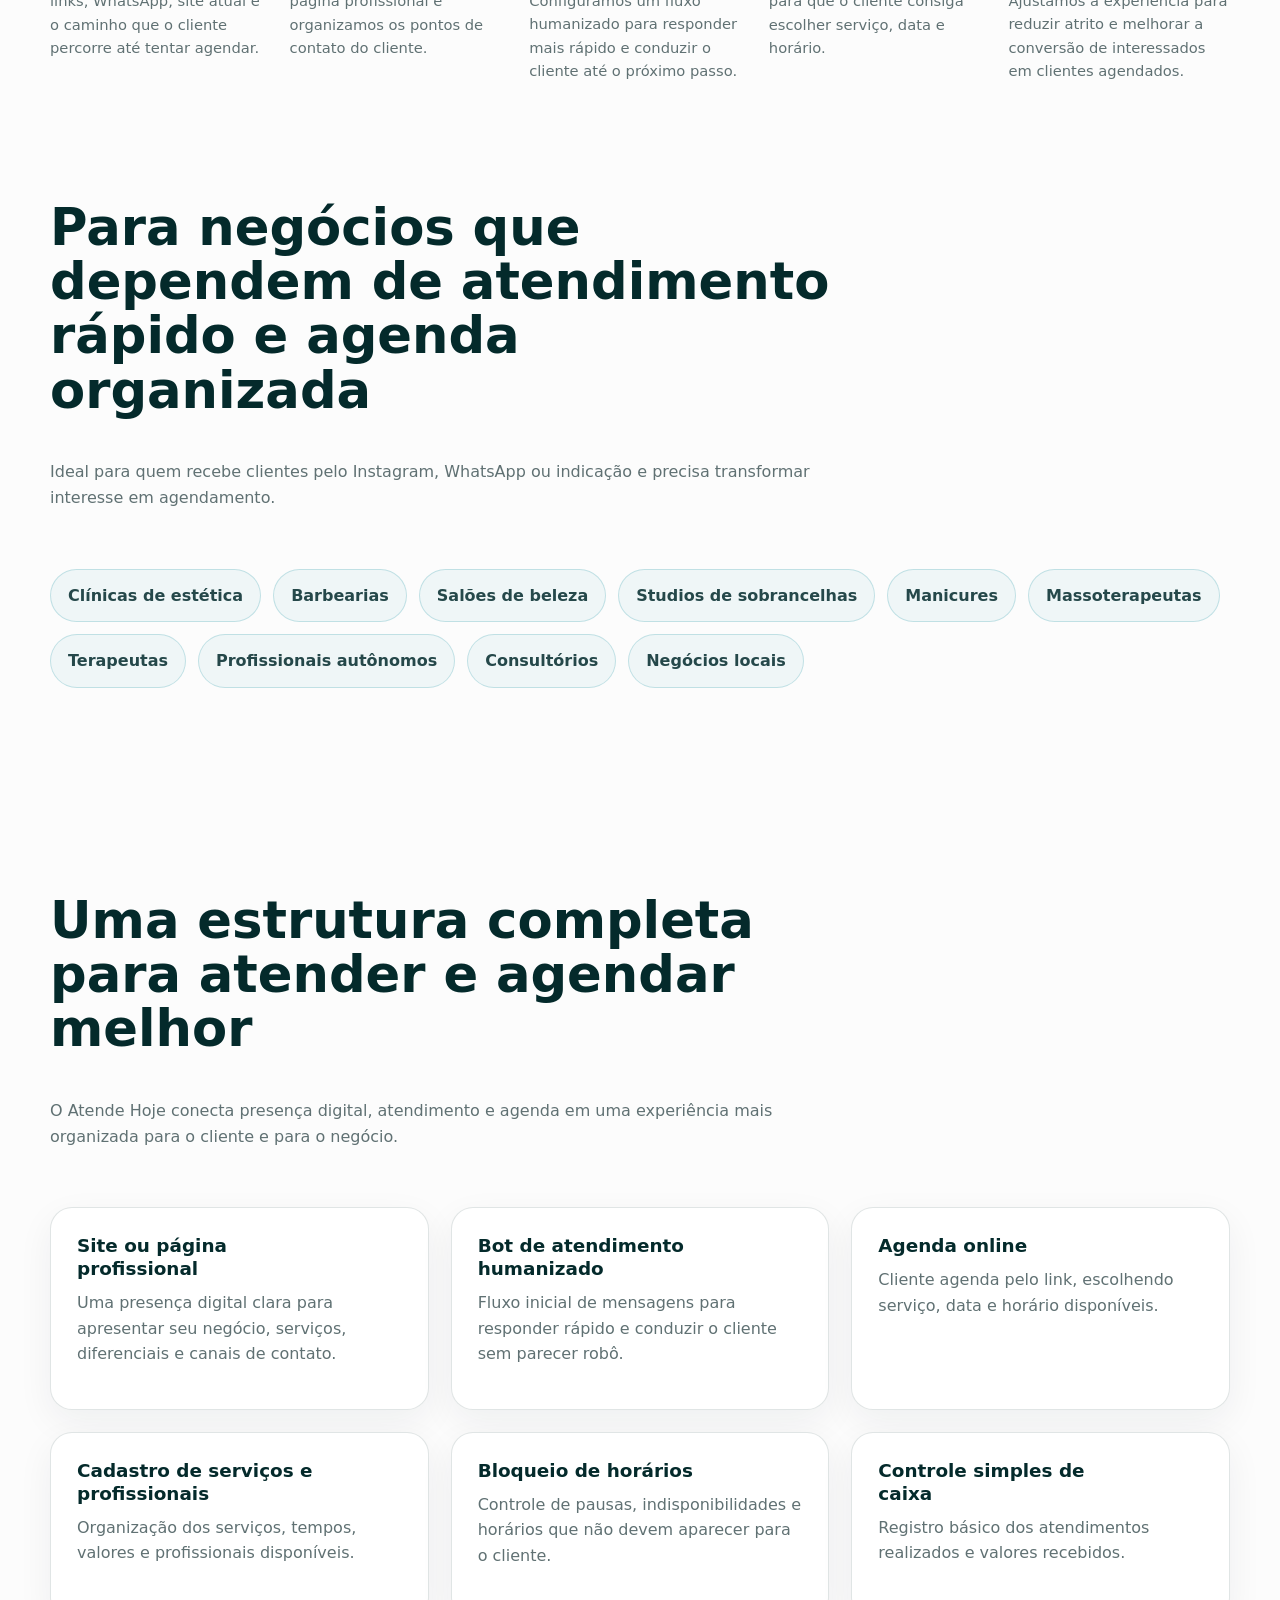
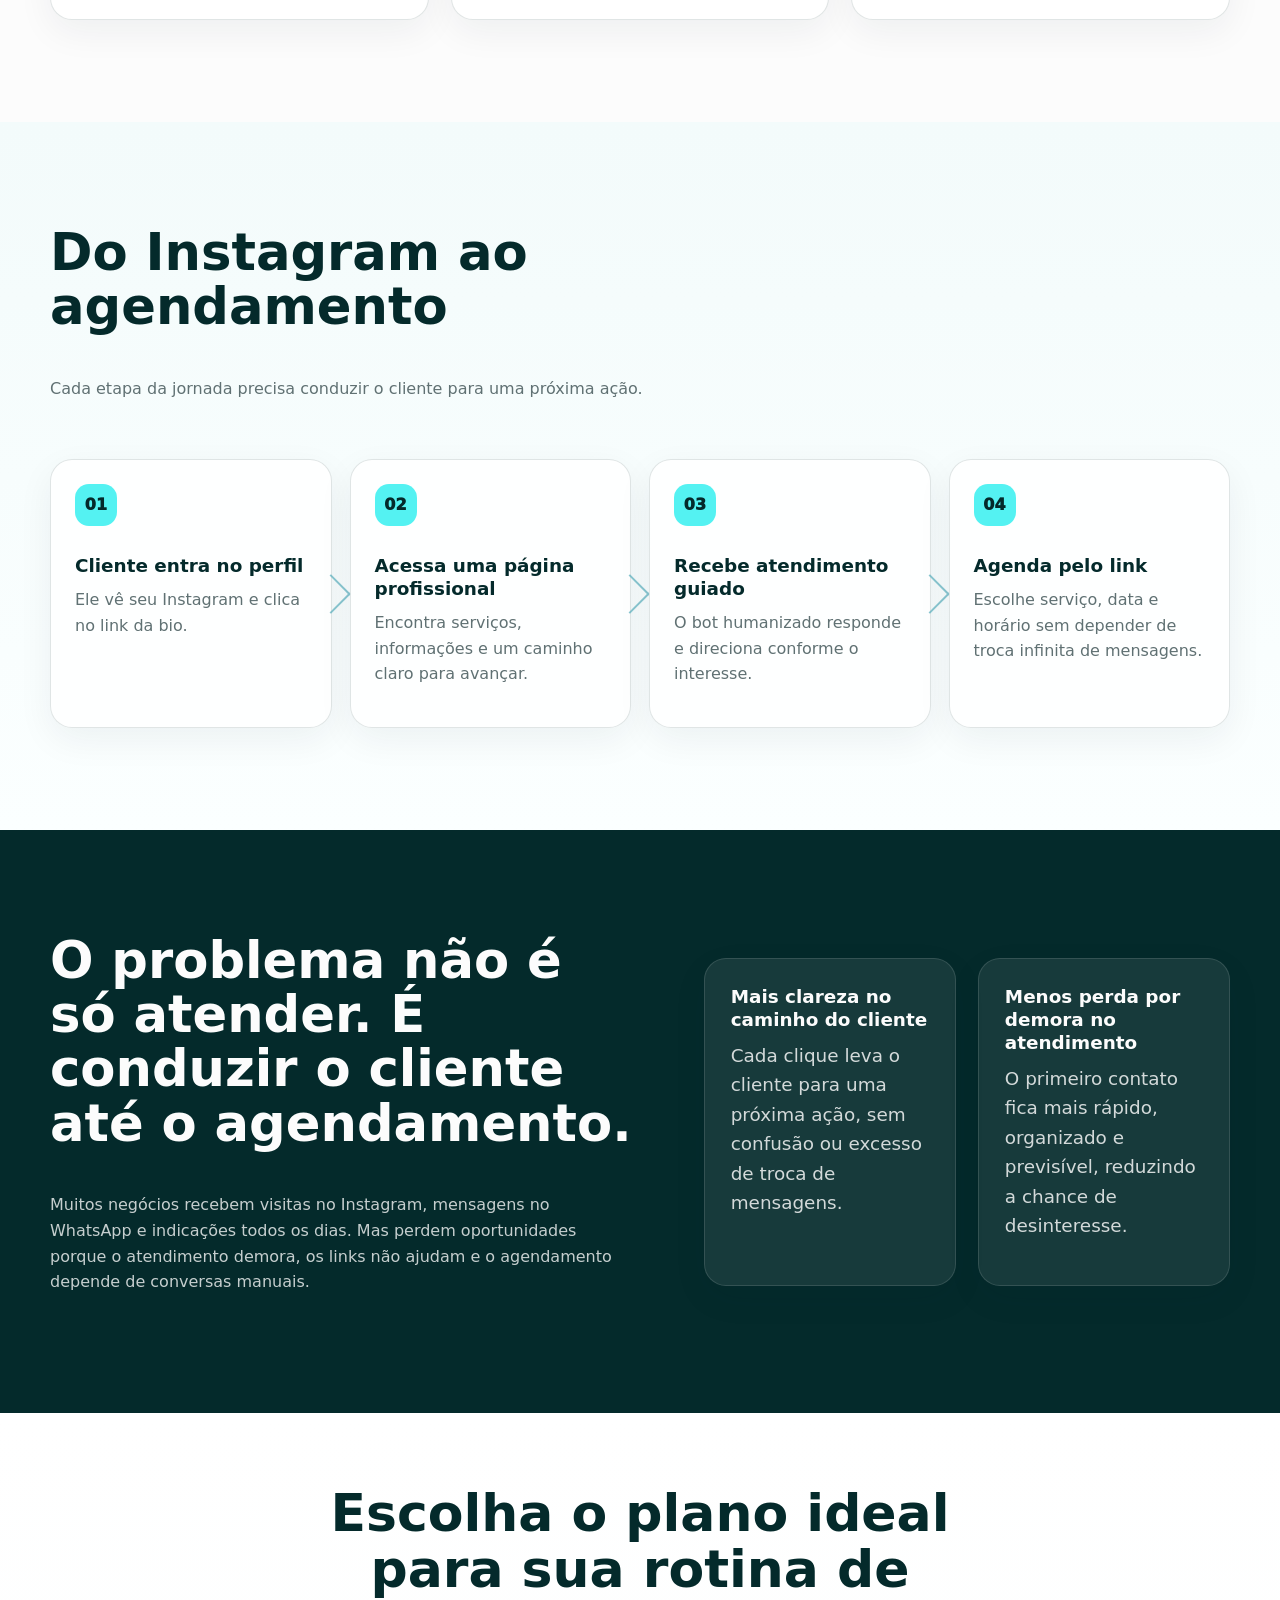
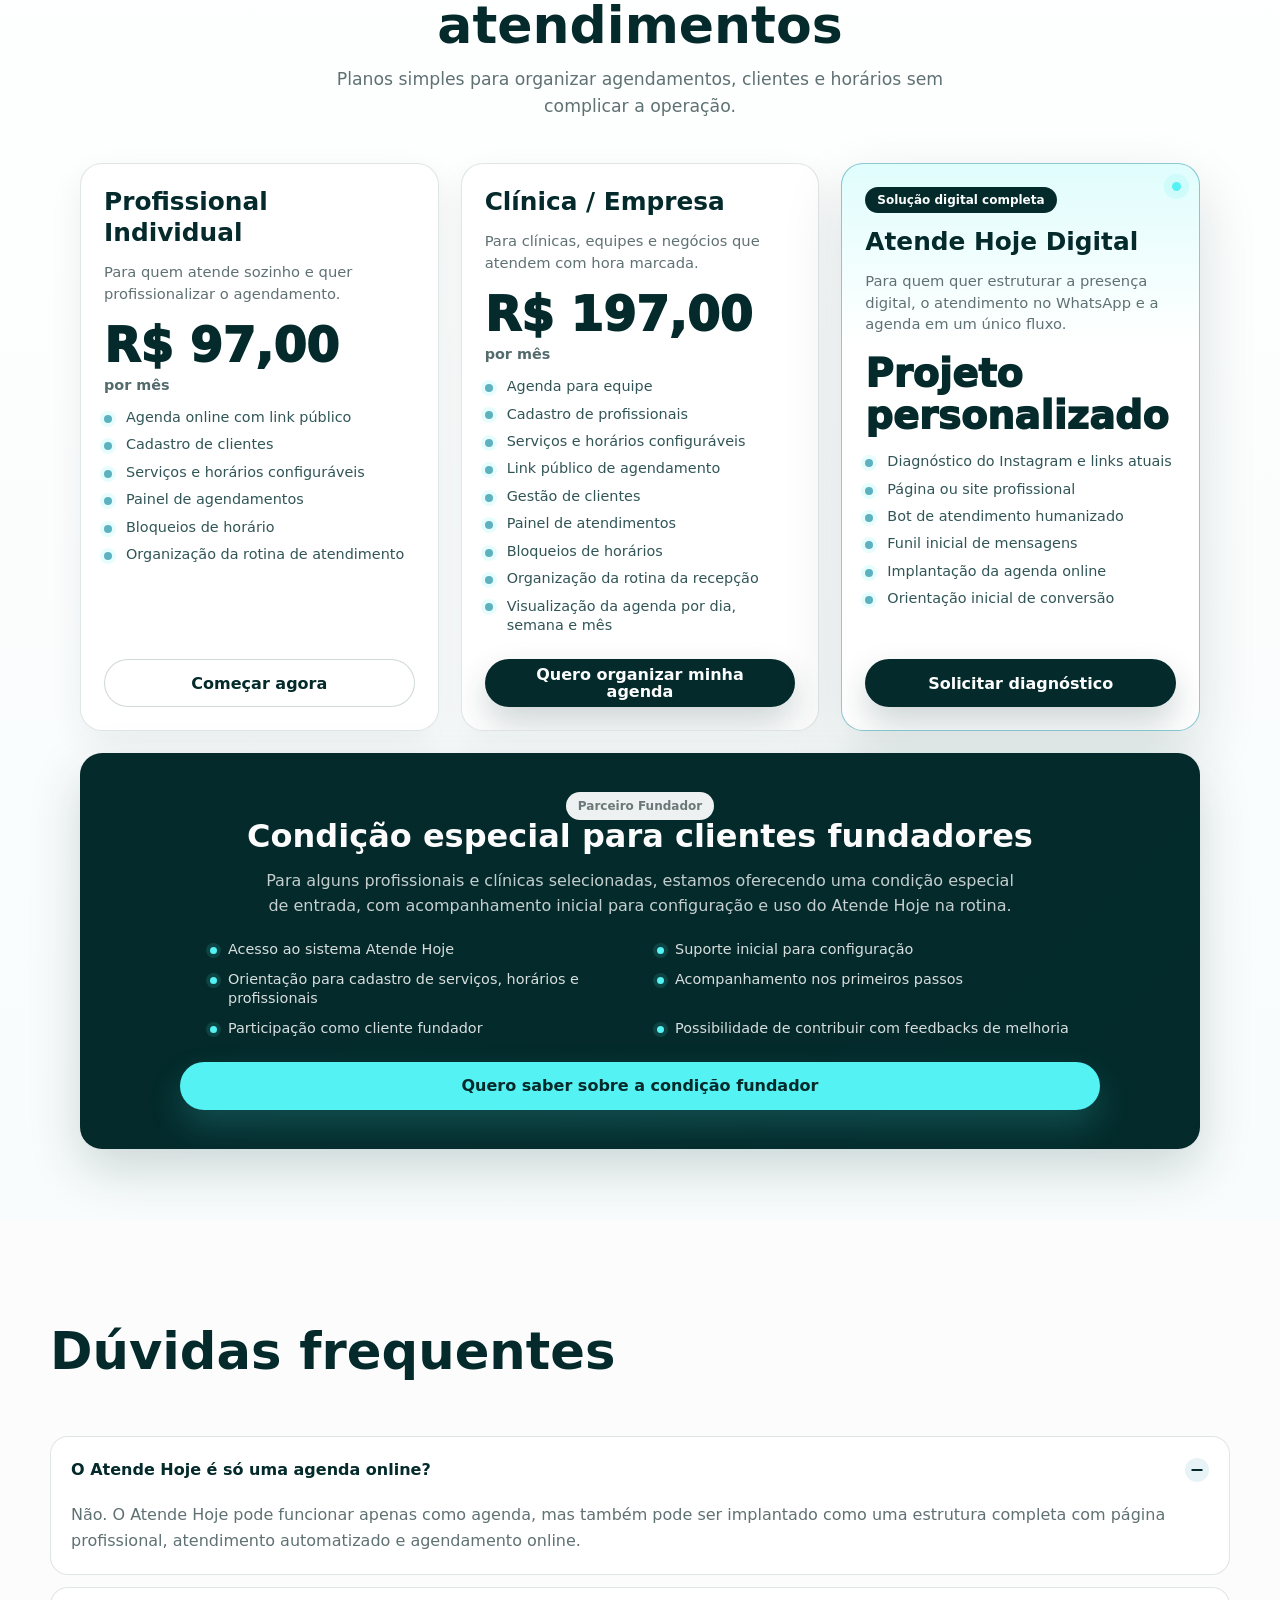
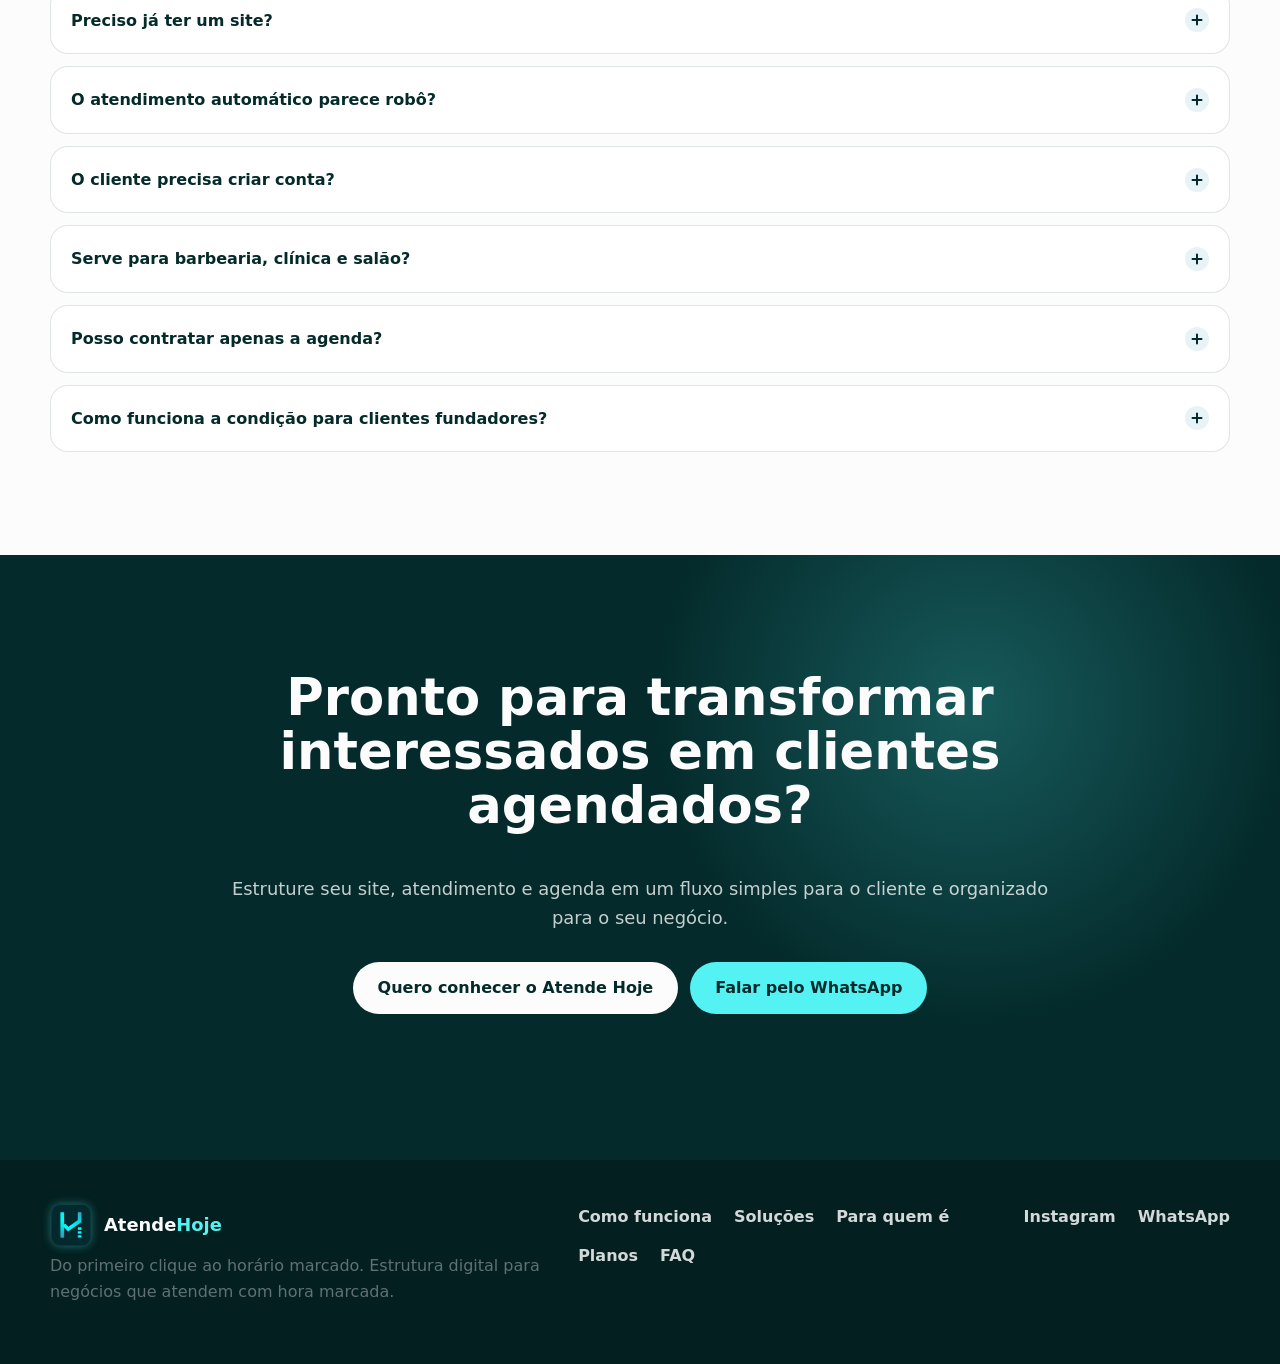
==== commit 37b43f89: "Update index.html" ====
--- a/index.html
+++ b/index.html
@@ -32,7 +32,7 @@
           <li><a href="#faq">FAQ</a></li>
         </ul>
         <div class="nav-actions">
-          <a class="btn btn-ghost" href="https://atendehoje.assertare.com.br" target="_blank" rel="noopener">Entrar</a>
+          <a class="btn btn-ghost" href="https://app.atendehoje.com.br" target="_blank" rel="noopener">Entrar</a>
           <a class="btn btn-primary" href="https://wa.me/5534991054225?text=Ol%C3%A1%2C%20quero%20conhecer%20melhor%20o%20Atende%20Hoje%20e%20entender%20qual%20plano%20faz%20mais%20sentido%20para%20minha%20rotina." target="_blank" rel="noopener noreferrer">Falar pelo WhatsApp</a>
         </div>
       </div>
@@ -294,7 +294,7 @@
         </div>
         <aside class="founder-plan reveal" aria-labelledby="founder-plan-title">
           <div class="founder-plan__content">
-            <span class="pricing-badge muted">Fundadores</span>
+            <span class="pricing-badge muted">Parceiro Fundador</span>
             <h3 id="founder-plan-title">Condição especial para clientes fundadores</h3>
             <p>Para alguns profissionais e clínicas selecionadas, estamos oferecendo uma condição especial de entrada, com acompanhamento inicial para configuração e uso do Atende Hoje na rotina.</p>
             <ul class="founder-benefits">
